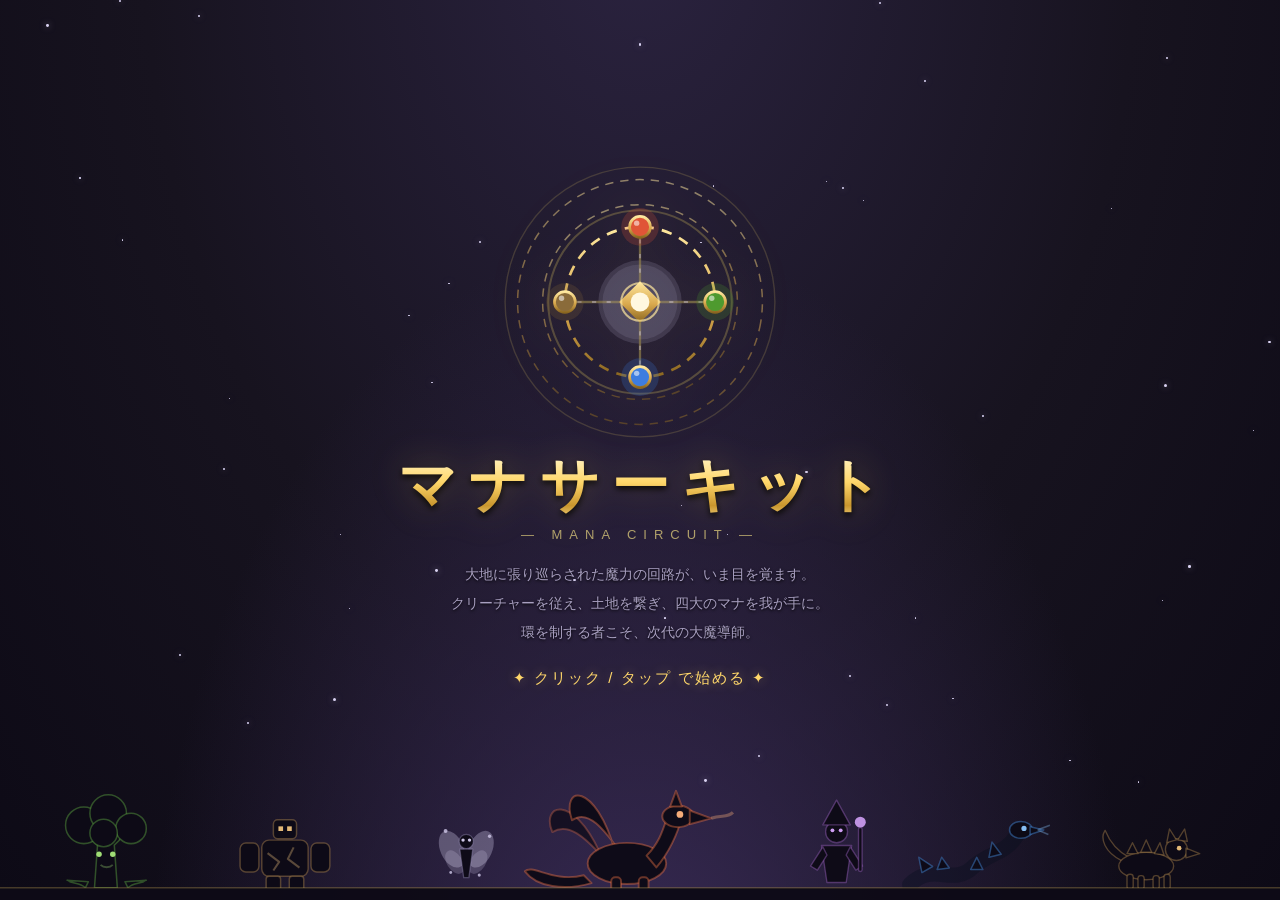
==== index.html @ 2671bd78 "v18 三つ巴・勝利条件改定・対戦キャラ・決着モード・盤面バラエティ - 破産勝ちを廃止: 支払い不能は城へ帰還して初期魔力で再起（勝利は目標資産+凱旋のみ） - ⚔三つ巴モード: 人間1+CPU2の" ====
<!DOCTYPE html>
<html lang="ja">
<head>
<meta charset="UTF-8">
<meta name="viewport" content="width=device-width, initial-scale=1.0, viewport-fit=cover, user-scalable=no">
<title>マナサーキット — カード×ボード対戦</title>
<link rel="stylesheet" href="css/style.css">
</head>
<body>
<header>
  <h1>✦ マナサーキット ✦</h1>
  <div class="header-right">
    <div id="round-info"></div>
    <div id="zoom-ctrl" title="盤面を拡大／縮小（Ctrl+マウスホイールでも可）">
      <button id="zoom-out" class="btn small" title="盤面を縮小">－</button>
      <button id="zoom-label" class="btn small" title="等倍に戻す">100%</button>
      <button id="zoom-in" class="btn small" title="盤面を拡大">＋</button>
      <button id="zoom-fit" class="btn small" title="盤面全体が画面に収まる倍率に調整する">⛶ 全体</button>
    </div>
    <button id="discard-btn" class="btn small in-game-only" title="両者の捨てカードを確認する">🗑 捨札</button>
    <button id="surrender-btn" class="btn small danger hidden" title="自分の番でダイスを振る前にゲームを投了できます">🏳 投了</button>
    <button id="mute-btn" class="btn small" title="効果音のオン/オフ">🔊</button>
    <button id="bgm-btn" class="btn small" title="BGMのオン/オフ（WebAudioで自動生成）">🎵</button>
    <button id="help-btn" class="btn small">❓ 遊び方</button>
  </div>
</header>

<main>
  <div id="board-wrap">
    <div id="board-inner">
      <svg id="board" viewBox="0 0 700 700" xmlns="http://www.w3.org/2000/svg"></svg>
      <div id="center-hud">
        <div id="message">ようこそ</div>
        <div id="dice">🎲</div>
        <button id="action-btn" class="btn primary hidden"></button>
      </div>
    </div>
  </div>
</main>

<!-- 固定フローティングウィンドウ: 盤面をスクロールしても常に見える。各「✕」で一時的に隠せ、右下のチップで再表示 -->
<div id="win-p0" class="hud-win"><div id="panel-0" class="panel"></div><button class="win-close" title="一時的に隠す">✕</button></div>
<div id="win-p1" class="hud-win"><div id="panel-1" class="panel"></div><button class="win-close" title="一時的に隠す">✕</button></div>
<!-- 3人目のパネル（⚔三つ巴のときだけ表示。それ以外は .unused で非表示） -->
<div id="win-p2" class="hud-win unused"><div id="panel-2" class="panel"></div><button class="win-close" title="一時的に隠す">✕</button></div>
<div id="win-log" class="hud-win"><div id="log"></div><button class="win-close" title="一時的に隠す">✕</button></div>
<div id="win-hand" class="hud-win framed">
  <div class="win-head"><span id="hand-count"></span></div>
  <!-- 手札は矢印ボタンで1枚ずつ送れる（スマホでスワイプすると戻るジェスチャーと衝突するため） -->
  <div id="hand-row">
    <button id="hand-prev" class="hand-arrow hidden" title="手札を左へ送る">◀</button>
    <div id="hand"></div>
    <button id="hand-next" class="hand-arrow hidden" title="手札を右へ送る">▶</button>
  </div>
  <button class="win-close" title="一時的に隠す">✕</button>
</div>

<!-- 隠したウィンドウを再表示するチップ -->
<div id="hud-tabs"></div>

<div id="overlay">
  <div id="dialog"></div>
</div>

<!-- バトルのカットイン演出（フルスクリーン・⏩でスキップ可）。中身は openBattleView が生成する -->
<div id="battle-cutin" class="hidden"></div>

<!-- ダイアログを一旦閉じて盤面/手札を確認しているときに表示する「選択に戻る」ボタン -->
<button id="peek-restore" class="hidden">▲ 選択ウインドウに戻る</button>

<script src="js/sfx.js"></script>
<script src="js/bgm.js"></script>
<script src="js/profile.js"></script>
<script src="js/cards.js"></script>
<script src="js/art.js"></script>
<script src="js/stages.js"></script>
<script src="js/chars.js"></script>
<script src="js/weekly.js"></script>
<script src="js/state.js"></script>
<script src="js/battle.js"></script>
<script src="js/ai.js"></script>
<script src="js/ui.js"></script>
<script src="js/collection.js"></script>
<script src="js/main.js"></script>
</body>
</html>
---- css/style.css ----
/* ============================================================
   マナサーキット — スタイル（ダークファンタジー基調）
   ============================================================ */
* { margin: 0; padding: 0; box-sizing: border-box; }

/* スマホ: ダブルタップ拡大を無効化（連打操作を速く）。パン・ピンチは要素側で制御 */
* { touch-action: manipulation; }
/* スマホ: ゲーム中のプルリフレッシュ（引っ張って更新）と端のバウンスを防止 */
html, body { overscroll-behavior: none; }

:root {
  --bg: #17131f;
  --bg2: #221c30;
  --panel: #2a2438;
  --border: #4a4260;
  --text: #e8e4f2;
  --dim: #a89fc0;
  --gold: #ffd76a;
  --p0: #4da3ff;
  --p1: #ff5b5b;
}

body {
  background: radial-gradient(ellipse at 50% 0%, #2b2340 0%, var(--bg) 60%);
  color: var(--text);
  font-family: "Yu Gothic UI", "Meiryo", sans-serif;
  min-height: 100vh;
  min-height: 100dvh; /* スマホのアドレスバー伸縮に追従（非対応ブラウザは上の100vhが有効） */
  display: flex;
  flex-direction: column;
  user-select: none;
  -webkit-tap-highlight-color: transparent; /* タップ時の灰色フラッシュを消す */
}

header {
  display: flex;
  align-items: baseline;
  justify-content: space-between;
  padding: 10px 24px 4px;
}
h1 {
  font-size: 22px;
  letter-spacing: 6px;
  /* 金彩のグラデーション文字 */
  background: linear-gradient(180deg, #fff3c4 10%, #ffd76a 45%, #c9962e 75%, #ffe9a0);
  -webkit-background-clip: text;
  background-clip: text;
  color: transparent;
  filter: drop-shadow(0 0 10px #ffd76a44) drop-shadow(0 2px 2px #000);
}
#round-info { color: var(--dim); font-size: 14px; }
.header-right { display: flex; align-items: center; gap: 12px; }
.btn.small { padding: 4px 12px; font-size: 12.5px; border-radius: 8px; }
#zoom-ctrl { display: flex; align-items: center; gap: 4px; }
#zoom-ctrl .btn.small { padding: 4px 10px; }
#zoom-label { min-width: 54px; text-align: center; color: var(--dim); }

main {
  flex: 1;
  display: flex;
  padding: 6px 12px;
  min-height: 0;
}

/* ---------- 盤面 ---------- */
#board-wrap {
  flex: 1;
  min-width: 0;
  display: flex;
  /* 拡大時にはみ出した盤面をスクロールで見られるようにする（safe=先頭が切れないよう配置） */
  justify-content: safe center;
  align-items: safe center;
  overflow: auto;
  padding: 4px;
  /* スマホ: 1本指スクロールは許可しつつ、2本指ピンチは自前のズーム処理（main.js）へ渡す */
  touch-action: pan-x pan-y;
}
/* SVGとHUDを同じ箱に入れ、HUDの%座標が盤面基準になるようにする */
#board-inner {
  position: relative;
  flex: none;
}
#board {
  display: block;
  /* --zoom（ズームボタン/Ctrl+ホイール）で拡大縮小。既定は画面高さの74% */
  height: calc(74vh * var(--zoom, 1));
  aspect-ratio: 1;
}
.tile rect { transition: stroke 0.2s; }

#center-hud {
  position: absolute;
  top: 50%; left: 50%;
  transform: translate(-50%, -50%);
  width: 52%;
  text-align: center;
  pointer-events: none;
}
#center-hud > * { pointer-events: auto; }
#message {
  font-size: 17px;
  font-weight: bold;
  color: var(--gold);
  margin-bottom: 10px;
  text-shadow: 0 2px 8px #000;
  min-height: 24px;
}
#dice {
  font-size: 54px;
  font-weight: bold;
  color: #fff;
  margin-bottom: 12px;
  text-shadow: 0 4px 16px #000;
  transition: transform 0.1s;
}
#dice.rolling { transform: scale(1.15) rotate(8deg); }

/* ---------- ボタン ---------- */
.btn {
  background: var(--panel);
  color: var(--text);
  border: 1px solid var(--border);
  border-radius: 10px;
  padding: 10px 22px;
  font-size: 15px;
  font-family: inherit;
  cursor: pointer;
  transition: all 0.15s;
  white-space: nowrap;
}
.btn:hover { border-color: var(--gold); color: var(--gold); }
.btn.primary {
  background: linear-gradient(180deg, #8a6d1f, #6b520f);
  border-color: var(--gold);
  color: #fff;
  font-weight: bold;
  box-shadow: 0 0 14px #ffd76a33;
}
.btn.primary:hover { filter: brightness(1.2); color: #fff; }
.btn.danger { color: #ff9a9a; border-color: #a04a4a; }
.btn.danger:hover { background: #4a2020; color: #ffb3b3; border-color: #ff6b6b; }
.hidden { display: none !important; }
/* ゲーム中だけ表示するヘッダーボタン（捨札確認など）。タイトル画面では隠す */
.in-game-only { display: none; }
body.in-game .in-game-only { display: inline-block; }
.hidden.in-game-only, body.in-game .in-game-only.hidden { display: none !important; }

/* ---------- 固定フローティングウィンドウ（ステータス／ログ／手札） ---------- */
/* 既定（タイトル画面など）は非表示。ゲーム中だけ body.in-game で表示する */
.hud-win { display: none; position: fixed; z-index: 55; }
#hud-tabs { display: none; }
body.in-game .hud-win { display: block; }
body.in-game .hud-win.hidden { display: none !important; }
body.in-game #hud-tabs { display: flex; }
.hud-win.framed {
  background: rgba(34, 28, 48, 0.94);
  border: 1px solid var(--border);
  border-radius: 12px;
  padding: 8px 10px 10px;
  box-shadow: 0 8px 28px #000a;
  backdrop-filter: blur(3px);
}
#win-p0 { top: 54px; left: 12px;  width: 252px; }
#win-p1 { top: 54px; right: 12px; width: 252px; }
#win-p2 { top: 216px; right: 12px; width: 252px; } /* 3人目（⚔三つ巴）は相手1の下 */
#win-log { top: 216px; left: 12px; width: 252px; }
/* この対戦では使わないウィンドウ（2人対戦時の win-p2）。チップにも出さない */
.hud-win.unused { display: none !important; }
#win-hand {
  left: 50%;
  transform: translateX(-50%);
  bottom: 10px;
  max-width: min(96vw, 940px);
}
/* 各ウィンドウ右上の「✕」（一時的に隠す） */
.win-close {
  position: absolute;
  top: -9px;
  right: -9px;
  width: 22px;
  height: 22px;
  line-height: 20px;
  text-align: center;
  border-radius: 50%;
  background: var(--panel);
  color: var(--dim);
  border: 1px solid var(--border);
  font-size: 12px;
  cursor: pointer;
  padding: 0;
  z-index: 2;
}
.win-close:hover { border-color: var(--gold); color: var(--gold); }
.win-head { font-size: 12px; color: var(--dim); margin-bottom: 4px; }

/* 隠したウィンドウの再表示チップ（右下） */
#hud-tabs {
  position: fixed;
  right: 12px;
  bottom: 12px;
  z-index: 56;
  flex-direction: column;
  gap: 6px;
  align-items: flex-end;
}
.hud-tab {
  background: rgba(34, 28, 48, 0.94);
  color: var(--text);
  border: 1px solid var(--border);
  border-radius: 999px;
  padding: 5px 14px;
  font-size: 12px;
  font-family: inherit;
  cursor: pointer;
  box-shadow: 0 4px 14px #0008;
}
.hud-tab:hover { border-color: var(--gold); color: var(--gold); }

.panel {
  background: var(--panel);
  border: 1px solid var(--border);
  border-radius: 12px;
  padding: 10px 14px;
  box-shadow: 0 8px 28px #0009;
  transition: box-shadow 0.3s, border-color 0.3s;
}
.panel.active { border-color: var(--gold); box-shadow: 0 0 14px #ffd76a44; }
.panel.dead { opacity: 0.4; }
/* 目標資産に到達（⚑凱旋リーチ）: 金の枠で「あとは城へ帰るだけ」を全員に見せる */
.panel.reached { border-color: var(--gold); box-shadow: 0 0 18px #ffd76a66; }
.p-name { font-weight: bold; font-size: 15px; margin-bottom: 6px; }
.p-face { display: inline-block; vertical-align: -5px; margin-right: 2px; } /* キャラの顔絵（chars.js） */
.p-reach {
  display: inline-block;
  font-size: 10.5px;
  color: #1a1526;
  background: linear-gradient(180deg, #ffe9a0, #ffd76a);
  border-radius: 8px;
  padding: 1px 7px;
  margin-left: 4px;
  vertical-align: 1px;
  animation: reachBlink 1.2s ease-in-out infinite;
}
@keyframes reachBlink { 0%, 100% { opacity: 1; } 50% { opacity: 0.55; } }
.p-row {
  display: flex;
  justify-content: space-between;
  font-size: 13px;
  color: var(--dim);
  margin: 2px 0;
}
.p-row b { color: var(--text); }
.p-row.big b { color: var(--gold); }
.p-bar {
  height: 5px;
  background: #17131f;
  border-radius: 3px;
  overflow: hidden;
  margin: 4px 0;
}
.p-bar div { height: 100%; border-radius: 3px; transition: width 0.4s; }

#log {
  height: 28vh;
  background: rgba(28, 23, 40, 0.94);
  border: 1px solid var(--border);
  border-radius: 12px;
  padding: 10px 12px;
  overflow-y: auto;
  font-size: 12.5px;
  line-height: 1.65;
  box-shadow: 0 8px 28px #000a;
  backdrop-filter: blur(3px);
}
.log-line { color: var(--dim); }
.log-line.sys { color: var(--gold); font-weight: bold; }
.log-line.battle { color: #ff9a7a; }
.log-line.warn { color: #ffb84d; }

/* ---------- 手札（固定ウィンドウ） ---------- */
#hand-count { font-size: 12px; color: var(--dim); }
#hand-row { display: flex; align-items: stretch; gap: 4px; }
#hand {
  display: flex;
  gap: 10px;
  flex-wrap: nowrap;
  overflow-x: auto;
  overflow-y: hidden;
  max-width: min(94vw, 916px);
  padding-bottom: 4px;
  /* スマホ: 手札スクロールが端に達してもブラウザの「戻る/進む」ナビゲーションへ連鎖させない */
  overscroll-behavior-x: contain;
  touch-action: pan-x;
  /* scroll-behavior: smooth は環境によってプログラムスクロール（矢印送り）を殺すため使わない */
}
#hand .card, #hand .flip3d { flex: 0 0 auto; }
/* 手札送りの矢印（オーバーフロー時のみ表示）。スワイプ不要でカードを見られる */
.hand-arrow {
  flex: none;
  width: 30px;
  align-self: stretch;
  background: var(--panel);
  color: var(--gold);
  border: 1px solid var(--border);
  border-radius: 8px;
  font-size: 14px;
  cursor: pointer;
  padding: 0;
}
.hand-arrow:hover { border-color: var(--gold); }
.hand-arrow:disabled { opacity: 0.25; cursor: default; }

/* カード = 額縁＋アート窓＋コスト宝珠＋魔力の光沢。属性色の縁取りとレア度の輝きで差をつける */
.card {
  width: 128px;
  background: linear-gradient(180deg, #3a3153, #241e33);
  border: 1.5px solid var(--border);
  border-radius: 10px;
  padding: 5px 6px 6px;
  font-size: 12px;
  transition: all 0.15s;
  position: relative;
  overflow: hidden; /* 光沢スイープをカード内に収める */
  box-shadow: 0 3px 10px #0007;
}
/* 内側の細い額縁線 */
.card::before {
  content: "";
  position: absolute;
  inset: 2px;
  border: 1px solid #ffffff14;
  border-radius: 8px;
  pointer-events: none;
  z-index: 3;
}
.card.el-fire  { border-color: #e05537aa; }
.card.el-wood  { border-color: #4e9a2faa; }
.card.el-water { border-color: #3d7de0aa; }
.card.el-earth { border-color: #8a6b3aaa; }
.card.el-neutral { border-color: #9d97b5aa; } /* 無属性（v13） */
.card.spell    { border-color: #b06fd6aa; }
.card.item     { border-color: #c9a755aa; }
.card.disabled { opacity: 0.38; pointer-events: none; } /* コスト不足カードはクリック自体を無効化（魔力不足での召喚防止） */
.card.selectable, .card.castable { cursor: pointer; }
.card.selectable:hover, .card.castable:hover {
  transform: translateY(-4px);
  border-color: var(--gold);
  box-shadow: 0 6px 16px #000a, 0 0 10px #ffd76a44;
}
.card.castable { box-shadow: 0 0 10px #b06fd666; }

/* アート窓（クリーチャーの造形が描かれる） */
.c-art {
  height: 64px;
  border-radius: 7px;
  overflow: hidden;
  border: 1px solid #00000066;
  box-shadow: inset 0 0 10px #0008;
}
.c-art svg { display: block; width: 100%; height: 100%; }
/* コスト宝珠（アート左上に重なる） */
.c-cost {
  position: absolute;
  top: 4px;
  left: 4px;
  z-index: 2;
  width: 25px;
  height: 25px;
  display: flex;
  align-items: center;
  justify-content: center;
  border-radius: 50%;
  background: radial-gradient(circle at 35% 30%, #ffe9a0, #c9962e 65%, #8a6620);
  color: #241a05;
  font-weight: bold;
  font-size: 11px;
  border: 1px solid #6b520f;
  box-shadow: 0 1px 4px #000a, 0 0 6px #ffd76a44;
}
/* 属性・種別の小さな紋章（アート右下） */
.c-elem {
  position: absolute;
  top: 50px;
  right: 6px;
  z-index: 2;
  font-size: 12px;
  filter: drop-shadow(0 1px 2px #000);
}
.c-name {
  font-weight: bold;
  margin: 4px 0 2px;
  font-size: 12px;
  text-align: center;
  white-space: nowrap;
  overflow: hidden;
  text-overflow: ellipsis;
  background: linear-gradient(90deg, transparent, #00000055 20%, #00000055 80%, transparent);
  border-radius: 4px;
  padding: 1px 2px;
}
.c-stats { display: flex; justify-content: space-around; font-weight: bold; font-size: 12px; }
.c-st { color: #ffb08a; }
.c-hp { color: #8ee0a0; }
.c-desc { color: var(--dim); font-size: 10.5px; line-height: 1.4; min-height: 44px; }
.c-ab { min-height: 16px; text-align: center; }
.ab {
  display: inline-block;
  background: #4a2a5a;
  color: #e0b0ff;
  border-radius: 4px;
  padding: 0 5px;
  font-size: 10.5px;
  margin-right: 3px;
  margin-top: 3px;
}
/* 魔力の光沢（ゆっくり流れる斜めのきらめき） */
.c-shine {
  position: absolute;
  inset: 0;
  pointer-events: none;
  z-index: 2;
  background: linear-gradient(115deg, transparent 32%, #ffffff12 45%, #ffd76a1e 50%, transparent 64%);
  background-size: 300% 100%;
  animation: card-shine 5.5s linear infinite;
  mix-blend-mode: screen;
}
@keyframes card-shine {
  0%   { background-position: 130% 0; }
  100% { background-position: -170% 0; }
}

/* ---------- レア度 ---------- */
.c-rarity {
  position: absolute;
  top: 4px;
  right: 5px;
  z-index: 2;
  font-size: 9px;
  letter-spacing: -1.5px;
  white-space: nowrap;
  pointer-events: none;
  filter: drop-shadow(0 1px 2px #000);
}
.card.rar-rare { box-shadow: 0 3px 10px #0007, 0 0 10px #4da3ff44; }
.card.rar-legendary {
  border-color: #ffb14d;
  box-shadow: 0 3px 10px #0007, 0 0 14px #ffb14d55;
  animation: legend-glow 2.4s ease-in-out infinite;
}
@keyframes legend-glow {
  0%, 100% { box-shadow: 0 3px 10px #0007, 0 0 10px #ffb14d44; }
  50%      { box-shadow: 0 3px 10px #0007, 0 0 20px #ffb14d77; }
}
.at-rarity { position: absolute; top: 2px; left: 4px; font-size: 8px; letter-spacing: -1.5px; z-index: 2; }
.album-tile.rar-rare { border-color: #4da3ff66; }
.album-tile.rar-legendary { border-color: #ffb14d77; box-shadow: 0 0 8px #ffb14d33; }
/* アルバムのミニアート */
.at-art { height: 38px; border-radius: 5px; overflow: hidden; margin-bottom: 2px; border: 1px solid #0006; }
.at-art svg { display: block; width: 100%; height: 100%; }

/* ---------- ダイアログ ---------- */
#overlay {
  position: fixed;
  inset: 0;
  background: #000a;
  display: none;
  align-items: center;
  justify-content: center;
  z-index: 100;
}
#overlay.show { display: flex; }
#dialog {
  background: linear-gradient(180deg, #2a2340, var(--bg2) 120px);
  border: 1px solid var(--gold);
  outline: 1px solid #ffd76a33; /* 二重の額縁線 */
  outline-offset: 3px;
  border-radius: 16px;
  padding: 22px 26px;
  max-width: 720px;
  max-height: 84vh;
  overflow-y: auto;
  box-shadow: 0 12px 48px #000c, 0 0 30px #ffd76a22, inset 0 1px 0 #ffffff14;
}
#dialog h2 { font-size: 18px; color: var(--gold); margin-bottom: 8px; }
.dlg-body { font-size: 13.5px; color: var(--dim); line-height: 1.7; margin-bottom: 12px; }
.dlg-body b { color: var(--gold); }
.dlg-cards { display: flex; gap: 10px; flex-wrap: wrap; margin-bottom: 14px; }
.dlg-buttons { display: flex; gap: 10px; justify-content: flex-end; flex-wrap: wrap; }
/* 「👁 盤面を確認」ボタンは左端に寄せて他の選択肢と見分ける */
.dlg-peek { margin-right: auto; border-style: dashed; color: var(--dim); }
.dlg-peek:hover { border-color: var(--gold); color: var(--gold); }
.dice-pick { justify-content: center; }

/* ダイアログを一旦閉じて盤面/手札を確認しているときのフローティングボタン */
#peek-restore {
  position: fixed;
  left: 50%;
  bottom: 22px;
  transform: translateX(-50%);
  z-index: 200;
  background: linear-gradient(180deg, #8a6d1f, #6b520f);
  color: #fff;
  font-weight: bold;
  border: 1px solid var(--gold);
  border-radius: 12px;
  padding: 12px 26px;
  font-size: 15px;
  font-family: inherit;
  cursor: pointer;
  box-shadow: 0 6px 24px #000a, 0 0 18px #ffd76a55;
  animation: peek-pulse 1.4s ease-in-out infinite;
}
#peek-restore:hover { filter: brightness(1.15); }
@keyframes peek-pulse {
  0%, 100% { box-shadow: 0 6px 24px #000a, 0 0 14px #ffd76a44; }
  50%      { box-shadow: 0 6px 24px #000a, 0 0 26px #ffd76a88; }
}
.dice-pick .btn { font-size: 20px; width: 52px; }

/* ---------- ステージ選択 ---------- */
/* 世界観ヘッダー（紋章＋題字＋口上＋状態チップ） */
.ss-hero {
  display: flex;
  gap: 14px;
  align-items: center;
  margin-bottom: 12px;
  padding: 12px 14px;
  border: 1px solid #ffd76a33;
  outline: 1px solid #ffd76a14;
  outline-offset: 2px;
  border-radius: 12px;
  background: radial-gradient(ellipse at 18% -10%, #352c4e, #1d1830 72%);
  position: relative;
  overflow: hidden;
}
.ss-crest {
  flex: none;
  width: 76px;
  height: 76px;
  filter: drop-shadow(0 0 12px #ffd76a33);
  animation: pack-float 3.4s ease-in-out infinite;
}
.ss-crest svg { display: block; width: 100%; height: 100%; }
.ss-hero-main { flex: 1; min-width: 0; }
.ss-hero h2 {
  margin-bottom: 4px;
  letter-spacing: 2px;
  background: linear-gradient(180deg, #fff3c4 10%, #ffd76a 45%, #c9962e 75%, #ffe9a0);
  -webkit-background-clip: text;
  background-clip: text;
  color: transparent;
  filter: drop-shadow(0 1px 2px #000);
}
.ss-flavor { color: var(--dim); font-size: 12.5px; line-height: 1.75; margin-bottom: 8px; }
.ss-flavor b { color: var(--gold); }
.ss-chips { display: flex; gap: 6px; flex-wrap: wrap; }
.ss-chip {
  font-size: 11.5px;
  color: var(--dim);
  border: 1px solid var(--border);
  background: #241e33cc;
  border-radius: 20px;
  padding: 2px 10px;
  white-space: nowrap;
}
.ss-chip b { color: var(--gold); }

.stage-list {
  display: flex;
  flex-direction: column;
  gap: 6px;
  margin-bottom: 14px;
  max-height: 52vh;
  overflow-y: auto;
}
.stage-btn {
  display: flex;
  align-items: center;
  gap: 12px;
  width: 100%;
  text-align: left;
  background: linear-gradient(180deg, #2e2742, #221c31);
  color: var(--text);
  border: 1px solid var(--border);
  border-radius: 10px;
  padding: 8px 14px;
  font-family: inherit;
  font-size: 13px;
  cursor: pointer;
  transition: all 0.15s;
  position: relative;
  overflow: hidden;
}
.stage-btn:hover:not(.locked) {
  border-color: var(--gold);
  background: linear-gradient(180deg, #38304f, #292239);
  transform: translateX(3px);
  box-shadow: 0 0 12px #ffd76a22;
}
.stage-btn.locked { opacity: 0.45; cursor: default; }
.stage-btn.locked .st-icon { filter: grayscale(1); }
/* 背景に大きく透かしたステージの紋様 */
.stage-btn .st-bg {
  position: absolute;
  right: 30px;
  top: 50%;
  transform: translateY(-50%) rotate(-12deg);
  font-size: 54px;
  opacity: 0.08;
  pointer-events: none;
}
.st-icon {
  flex: none;
  width: 42px;
  height: 42px;
  display: flex;
  align-items: center;
  justify-content: center;
  font-size: 21px;
  background: radial-gradient(circle at 35% 28%, #4a3f68, #241e33 72%);
  border: 1px solid #ffd76a44;
  border-radius: 50%;
  box-shadow: inset 0 0 8px #000a, 0 0 8px #ffd76a22;
}
.st-main { flex: 1; position: relative; }
.st-main b { display: block; font-size: 13.5px; }
.st-main small { color: var(--dim); font-size: 11px; line-height: 1.4; }
.st-no {
  color: var(--gold);
  font-size: 10px;
  letter-spacing: 1px;
  border: 1px solid #ffd76a55;
  border-radius: 4px;
  padding: 0 5px;
  margin-right: 7px;
  vertical-align: 1.5px;
}
.st-star { font-size: 16px; width: 22px; text-align: center; filter: drop-shadow(0 0 6px #ffd76a88); }
.stage-btn.diff-current { border-color: var(--gold); background: #332b48; box-shadow: 0 0 10px #ffd76a33; }

/* ---------- バトル演出 ---------- */
.battle-arena {
  display: flex;
  align-items: center;
  justify-content: center;
  gap: 18px;
  margin: 10px 0 14px;
}
.fighter { text-align: center; }
.f-side { font-size: 12px; color: var(--dim); margin-bottom: 6px; font-weight: bold; }
.fighter.att .f-side { color: #ff9a7a; }
.fighter.def .f-side { color: #7ab8ff; }
.f-mods { margin-top: 6px; min-height: 20px; }
.f-mod {
  display: inline-block;
  background: #3a3050;
  border: 1px solid var(--border);
  border-radius: 6px;
  padding: 1px 7px;
  font-size: 11px;
  color: var(--gold);
  margin: 2px;
}
.vs {
  font-size: 26px;
  font-weight: bold;
  color: var(--gold);
  text-shadow: 0 0 12px #ffd76a66;
}
#battle-log {
  background: #17131f;
  border: 1px solid var(--border);
  border-radius: 10px;
  padding: 10px 14px;
  min-height: 90px;
  max-height: 180px;
  overflow-y: auto;
  font-size: 13px;
  line-height: 1.8;
  color: #ffcdb8;
}
#battle-log .crit {
  color: var(--gold);
  font-weight: bold;
  text-shadow: 0 0 8px #ffd76a88;
}

/* ---------- カードアルバム ---------- */
.album-count { font-size: 13px; color: var(--dim); font-weight: normal; }
.album-scroll { max-height: 58vh; overflow-y: auto; padding-right: 6px; margin-bottom: 12px; }
.album-h { font-size: 14px; color: var(--gold); margin: 12px 0 6px; border-bottom: 1px solid var(--border); padding-bottom: 3px; }
.album-grid { display: grid; grid-template-columns: repeat(auto-fill, minmax(92px, 1fr)); gap: 7px; }
.album-tile {
  background: linear-gradient(180deg, #322a48, #262034);
  border: 1px solid var(--border); border-radius: 8px; padding: 6px 4px; text-align: center; position: relative;
}
.album-tile.locked { opacity: 0.4; filter: grayscale(0.6); }
.at-icon { font-size: 20px; }
.at-name { font-size: 11px; font-weight: bold; margin: 2px 0; white-space: nowrap; overflow: hidden; text-overflow: ellipsis; }
.at-sub { font-size: 10px; color: #ffb0a0; }
.at-count { position: absolute; top: 2px; right: 4px; font-size: 10px; color: var(--gold); font-weight: bold; }

/* ---------- デッキ構築 ---------- */
.builder { display: flex; gap: 12px; margin-bottom: 10px; }
.builder-col { flex: 1; min-width: 0; }
.bc-title { font-size: 13px; color: var(--gold); font-weight: bold; margin-bottom: 5px; }
.pool-list, .deck-list {
  height: 44vh; overflow-y: auto; background: #1c1728; border: 1px solid var(--border);
  border-radius: 8px; padding: 5px;
}
.pool-item, .deck-item {
  display: flex; align-items: center; gap: 5px; padding: 4px 7px; border-radius: 6px;
  font-size: 12px; cursor: pointer; border: 1px solid transparent;
}
.pool-item:hover, .deck-item:hover { background: #332b48; border-color: var(--gold); }
.pool-item.exhausted { opacity: 0.38; cursor: default; }
.pool-item.exhausted:hover { background: transparent; border-color: transparent; }
.pi-icon { font-size: 14px; }
.pi-name { flex: 1; white-space: nowrap; overflow: hidden; text-overflow: ellipsis; }
.pi-cost { color: var(--gold); font-size: 11px; }
.pi-have { color: var(--dim); font-size: 10.5px; min-width: 48px; text-align: right; }
.di-count { color: var(--gold); font-weight: bold; }
.deck-empty { color: var(--dim); font-size: 12px; text-align: center; padding: 24px 8px; }
/* 捨札一覧の項目（クリック不可・表示専用） */
.disc-item { display: flex; align-items: center; gap: 5px; padding: 4px 7px; border-radius: 6px; font-size: 12px; }
.disc-item .pi-name { flex: 1; white-space: nowrap; overflow: hidden; text-overflow: ellipsis; }
.builder-status { font-size: 12.5px; padding: 6px 10px; border-radius: 8px; margin-bottom: 10px; text-align: center; }
.builder-status.ok { background: #1e3a24; color: #8ee0a0; }
.builder-status.ng { background: #3a2a1e; color: #ffb84d; }

/* ---------- デッキスロットのタブ（5つまで保存・✔＝使用中） ---------- */
.deck-slots { display: flex; gap: 6px; flex-wrap: wrap; margin: 4px 0 8px; }
.deck-slots .deck-slot { font-size: 12px; }

/* ---------- プレイヤー選択（プロファイル行＝選択ボタン＋名前変更） ---------- */
.profile-row { display: flex; gap: 6px; align-items: stretch; }
.profile-row .stage-btn { flex: 1; }
.profile-row .btn { align-self: center; }

/* ---------- 伏せカード（共通のカードバック＝守護竜とマナ回路の紋章） ---------- */
/* サイズは親（フリップの面や伏せ手札）いっぱいに広がる＝表面のカードと常に同寸になる */
.card-back {
  width: 100%;
  height: 100%;
  border-radius: 10px;
  overflow: hidden;
  border: 1.5px solid #6a5a8a;
  box-shadow: 0 3px 10px #0007, inset 0 0 14px #0009;
  background: #1c1630;
}
.card-back svg { display: block; width: 100%; height: 100%; }
/* 2人対戦（ホットシート）: 交代中の伏せ手札（フリップカードと同寸） */
.card.facedown { width: 126px; height: 176px; padding: 0; cursor: default; border: none; overflow: visible; box-shadow: none; }
.card.facedown::before { display: none; }

/* ---------- フリップ演出用の固定サイズカード（表裏のサイズを完全一致させる） ---------- */
/* 通常のカードは内容に応じて高さが変わるが、めくり演出では「同じ1枚」に見えることを優先し
   TCG比率（63:88）の固定サイズで描画する。カードバック（120×168）と相似＝めくっても寸法が揃う */
.card.fixed {
  width: 126px;
  height: 176px;
  display: flex;
  flex-direction: column;
}
.card.fixed .c-art { height: 70px; flex: none; }
.card.fixed .c-elem { top: 56px; }
.card.fixed .c-body {
  flex: 1;
  min-height: 0;
  display: flex;
  flex-direction: column;
  justify-content: center;
  overflow: hidden;
}
/* 長いスペル説明は4行で省略（全文はアルバム・手札・ダイアログで読める） */
.card.fixed .c-desc {
  min-height: 0;
  display: -webkit-box;
  -webkit-line-clamp: 4;
  -webkit-box-orient: vertical;
  overflow: hidden;
}

/* ---------- 3Dフリップ（裏＝カードバック → 表＝カード） ---------- */
.flip3d { perspective: 800px; position: relative; }
.flip3d-inner {
  display: grid;
  position: relative;
  transform-style: preserve-3d;
  transition: transform 0.5s cubic-bezier(0.2, 0.7, 0.3, 1.15);
}
.flip3d.revealed .flip3d-inner { transform: rotateY(180deg); }
.flip3d-face { grid-area: 1 / 1; backface-visibility: hidden; -webkit-backface-visibility: hidden; }
.flip3d-front { transform: rotateY(180deg); }
/* 裏面は絶対配置で表面のカードにぴったり重ねる。
   （通常配置だと中のSVGの固有サイズ(300px)がセルを押し広げ、裏だけ大きくなる＝
   「めくったら別のサイズのカードになる」不一致の原因だった） */
.flip3d-back { display: flex; position: absolute; inset: 0; }
.flip3d-back .card-back { flex: 1; }

/* ---------- ドロー演出（山札 → めくれて手札へ） ---------- */
#draw-fx {
  position: fixed;
  left: 50%;
  bottom: 230px;
  transform: translateX(-50%);
  z-index: 150;
  pointer-events: none;
  filter: drop-shadow(0 10px 24px #000c);
  animation: draw-rise 0.3s ease backwards;
}
#draw-fx.to-hand {
  transition: transform 0.28s ease-in, opacity 0.28s ease-in;
  transform: translateX(-50%) translateY(140px) scale(0.55);
  opacity: 0;
}
@keyframes draw-rise {
  from { transform: translateX(-50%) translateY(60px) scale(0.7); opacity: 0; }
  to   { transform: translateX(-50%); opacity: 1; }
}

/* ---------- ♻️ カード工房 ---------- */
.ws-new {
  color: #ffd76a; font-size: 10px; font-weight: bold;
  border: 1px solid #ffd76a88; border-radius: 4px; padding: 0 3px; margin-left: 3px;
}
.ws-all { width: 100%; margin-top: 6px; }

/* ---------- BGMボタン（OFF時は薄く） ---------- */
#bgm-btn.off { opacity: 0.4; }

/* ---------- パック開封 ---------- */
/* ① パック（クリックで封が弾け飛ぶ） */
.pack-stage { text-align: center; padding: 8px 0 14px; }
.pack-btn {
  background: none;
  border: none;
  cursor: pointer;
  padding: 6px;
  animation: pack-float 2.4s ease-in-out infinite;
  filter: drop-shadow(0 8px 26px #000b) drop-shadow(0 0 18px #ffd76a33);
  transition: filter 0.2s, transform 0.15s;
}
.pack-btn:hover { filter: drop-shadow(0 8px 26px #000b) drop-shadow(0 0 30px #ffd76a77); transform: scale(1.04); }
.pack-btn .pack-svg { width: 168px; height: 224px; display: block; }
@keyframes pack-float { 0%, 100% { transform: translateY(0); } 50% { transform: translateY(-7px); } }
/* 開封: 封（#pack-top）が弾け飛び、本体が光って震える */
.pack-btn.burst { animation: pack-shake 0.5s ease; }
.pack-btn.burst #pack-top { animation: pack-tear 0.5s ease forwards; }
.pack-btn.burst #pack-body { filter: brightness(1.9) drop-shadow(0 0 24px #ffe9a0); transition: filter 0.4s; }
@keyframes pack-tear {
  to { transform: translate(24px, -70px) rotate(28deg); opacity: 0; }
}
@keyframes pack-shake {
  0%, 100% { transform: translateX(0); }
  20% { transform: translateX(-5px) rotate(-2deg); }
  40% { transform: translateX(5px) rotate(2deg); }
  60% { transform: translateX(-4px); }
  80% { transform: translateX(4px); }
}
.pack-hint { color: var(--gold); font-size: 13px; margin-top: 6px; animation: peek-pulse 1.6s ease-in-out infinite; text-shadow: 0 0 10px #ffd76a55; }

/* ② めくりフェーズ: 伏せられたカードが並び、クリックでフリップ */
.pack-reveal { display: flex; gap: 12px; justify-content: center; flex-wrap: wrap; margin: 8px 0 14px; }
.pr-slot { cursor: pointer; animation: pack-pop 0.4s ease backwards; position: relative; border-radius: 10px; }
.pr-slot:nth-child(2) { animation-delay: 0.06s; }
.pr-slot:nth-child(3) { animation-delay: 0.12s; }
.pr-slot:nth-child(4) { animation-delay: 0.18s; }
.pr-slot:nth-child(5) { animation-delay: 0.24s; }
.pr-slot:nth-child(n+6) { animation-delay: 0.3s; }
@keyframes pack-pop { from { transform: scale(0.5) rotate(-8deg); opacity: 0; } to { transform: scale(1); opacity: 1; } }
/* まだ伏せられているカードはほんのり明滅して「めくれる」ことを示す */
.pr-slot .flip3d:not(.revealed) .card-back { animation: peek-pulse 1.8s ease-in-out infinite; }
/* NEWリボン（めくった後にだけ現れる） */
.pr-new {
  position: absolute;
  top: -7px;
  left: -7px;
  z-index: 5;
  background: linear-gradient(180deg, #ffe9a0, #d9a94e);
  color: #241a05;
  font-size: 10px;
  font-weight: bold;
  padding: 1px 7px;
  border-radius: 6px;
  transform: rotate(-10deg);
  box-shadow: 0 2px 6px #000a;
  opacity: 0;
  transition: opacity 0.3s 0.35s, transform 0.3s 0.35s;
}
.flip3d.revealed .pr-new { opacity: 1; transform: rotate(-10deg) scale(1.05); }
/* レア以上をめくった瞬間の光 */
.pr-glow-rare .flip3d.revealed { animation: pr-ring-rare 0.9s ease; border-radius: 10px; }
.pr-glow-legendary .flip3d.revealed { animation: pr-ring-legend 1.1s ease; border-radius: 10px; }
@keyframes pr-ring-rare {
  0% { box-shadow: 0 0 0 0 #4da3ffcc; }
  100% { box-shadow: 0 0 26px 14px #4da3ff00; }
}
@keyframes pr-ring-legend {
  0% { box-shadow: 0 0 0 0 #ffd76add; }
  60% { box-shadow: 0 0 34px 20px #ffb14d33; }
  100% { box-shadow: 0 0 40px 26px #ffb14d00; }
}

/* ---------- バトルカットイン（フルスクリーン・スキップ可） ---------- */
#battle-cutin {
  position: fixed;
  inset: 0;
  z-index: 120;
  display: flex;
  align-items: center;
  justify-content: center;
  background: radial-gradient(ellipse at center, #100c1cd8, #05030aee 75%);
  overflow: hidden;
}
#battle-cutin.bc-out { transition: opacity 0.3s; opacity: 0; }
/* 集中線（斜めのスピードライン） */
#battle-cutin::before {
  content: "";
  position: absolute;
  inset: -50%;
  background: repeating-linear-gradient(105deg, transparent 0 42px, #ffd76a09 42px 46px, transparent 46px 90px, #ffffff06 90px 93px);
  animation: bc-lines 0.9s linear infinite;
  pointer-events: none;
}
@keyframes bc-lines { from { transform: translateX(0); } to { transform: translateX(133px); } }
.bc-inner { width: min(94vw, 720px); position: relative; z-index: 1; }
.bc-title {
  text-align: center;
  color: var(--gold);
  font-size: 22px;
  letter-spacing: 3px;
  text-shadow: 0 0 16px #ffd76a66, 0 2px 6px #000;
  margin-bottom: 10px;
  animation: bc-title-in 0.4s ease backwards;
}
.bc-title small { font-size: 13px; color: var(--dim); letter-spacing: 1px; }
@keyframes bc-title-in { from { transform: translateY(-30px); opacity: 0; } to { transform: none; opacity: 1; } }
/* 両者のカットイン（左右から突撃してくる） */
.fighter.bc-att { animation: bc-in-l 0.5s cubic-bezier(0.2, 0.8, 0.3, 1) backwards; }
.fighter.bc-def { animation: bc-in-r 0.5s cubic-bezier(0.2, 0.8, 0.3, 1) 0.12s backwards; }
@keyframes bc-in-l { from { transform: translateX(-70vw) skewX(-8deg); opacity: 0; } to { transform: none; opacity: 1; } }
@keyframes bc-in-r { from { transform: translateX(70vw) skewX(8deg); opacity: 0; } to { transform: none; opacity: 1; } }
#battle-cutin .vs { font-size: 38px; animation: bc-vs 0.5s cubic-bezier(0.2, 0.8, 0.3, 1.4) 0.3s backwards; }
@keyframes bc-vs { from { transform: scale(3.2); opacity: 0; } 70% { transform: scale(0.92); opacity: 1; } to { transform: scale(1); } }
/* 攻撃の突進・被弾・撃破 */
.bc-lunge-r { animation: bc-lunge-r 0.42s cubic-bezier(0.3, 0, 0.2, 1); }
.bc-lunge-l { animation: bc-lunge-l 0.42s cubic-bezier(0.3, 0, 0.2, 1); }
@keyframes bc-lunge-r { 30% { transform: translateX(-12px); } 55% { transform: translateX(46px) scale(1.06); } 100% { transform: none; } }
@keyframes bc-lunge-l { 30% { transform: translateX(12px); } 55% { transform: translateX(-46px) scale(1.06); } 100% { transform: none; } }
.bc-hurt { animation: bc-hurt 0.42s ease; }
@keyframes bc-hurt {
  0%, 45% { transform: none; filter: none; }
  55% { transform: translateX(10px) rotate(2deg); filter: brightness(2); }
  70% { transform: translateX(-7px) rotate(-1.5deg); }
  85% { transform: translateX(4px); }
  100% { transform: none; filter: none; }
}
.bc-dead { animation: bc-dead 0.8s ease forwards; }
@keyframes bc-dead {
  30% { transform: none; filter: none; opacity: 1; }
  100% { transform: translateY(26px) rotate(7deg); filter: grayscale(1) brightness(0.5); opacity: 0.45; }
}
/* 一撃のフラッシュ（会心は金色） */
.bc-flash { position: absolute; inset: 0; background: #fff; opacity: 0; pointer-events: none; z-index: 2; }
.bc-flash.go { animation: bc-flash 0.35s ease; }
.bc-flash.go-crit { animation: bc-flash-crit 0.55s ease; }
@keyframes bc-flash { 0% { opacity: 0; } 30% { opacity: 0.3; } 100% { opacity: 0; } }
@keyframes bc-flash-crit { 0% { opacity: 0; background: #ffd76a; } 25% { opacity: 0.55; background: #ffd76a; } 100% { opacity: 0; } }
.bc-actions { display: flex; justify-content: flex-end; margin-top: 10px; }
#battle-cutin.bc-skipping #battle-skip { opacity: 0.4; pointer-events: none; }
#battle-cutin #battle-log { background: #17131fd9; }
#battle-log .formula { color: #9a92b5; font-size: 11.5px; }

/* ---------- 勝利の祝福 ---------- */
#victory-fx {
  position: fixed;
  inset: 0;
  z-index: 240;
  pointer-events: none;
  overflow: hidden;
}
#victory-fx.vf-fade { transition: opacity 1s; opacity: 0; }
/* 回転する金色の光条 */
.vf-rays {
  position: absolute;
  left: 50%;
  top: 36%;
  width: 160vmax;
  height: 160vmax;
  transform: translate(-50%, -50%);
  border-radius: 50%;
  background: conic-gradient(
    #ffd76a22 0deg 12deg, transparent 12deg 30deg,
    #ffd76a18 30deg 42deg, transparent 42deg 60deg,
    #ffd76a22 60deg 72deg, transparent 72deg 90deg,
    #ffd76a18 90deg 102deg, transparent 102deg 120deg,
    #ffd76a22 120deg 132deg, transparent 132deg 150deg,
    #ffd76a18 150deg 162deg, transparent 162deg 180deg,
    #ffd76a22 180deg 192deg, transparent 192deg 210deg,
    #ffd76a18 210deg 222deg, transparent 222deg 240deg,
    #ffd76a22 240deg 252deg, transparent 252deg 270deg,
    #ffd76a18 270deg 282deg, transparent 282deg 300deg,
    #ffd76a22 300deg 312deg, transparent 312deg 330deg,
    #ffd76a18 330deg 342deg, transparent 342deg 360deg);
  animation: vf-spin 16s linear infinite, vf-rays-in 1s ease backwards;
}
@keyframes vf-spin { to { transform: translate(-50%, -50%) rotate(360deg); } }
@keyframes vf-rays-in { from { opacity: 0; } to { opacity: 1; } }
.vf-title {
  position: absolute;
  left: 0;
  right: 0;
  top: 26%;
  text-align: center;
  font-size: clamp(42px, 9vw, 76px);
  font-weight: bold;
  letter-spacing: 10px;
  color: #ffe9a0;
  text-shadow: 0 0 34px #ffd76a, 0 4px 14px #000;
  animation: vf-title-in 0.8s cubic-bezier(0.2, 0.8, 0.3, 1.35) 0.15s backwards;
}
.vf-sub {
  position: absolute;
  left: 0;
  right: 0;
  top: calc(26% + clamp(56px, 11vw, 96px));
  text-align: center;
  font-size: clamp(16px, 3vw, 24px);
  font-weight: bold;
  color: #fff;
  text-shadow: 0 0 14px #ffd76a99, 0 2px 8px #000;
  animation: vf-title-in 0.8s ease 0.5s backwards;
}
@keyframes vf-title-in { from { transform: scale(2.4); opacity: 0; } to { transform: scale(1); opacity: 1; } }
/* 紙吹雪 */
.vf-confetti {
  position: absolute;
  top: -24px;
  display: block;
  border-radius: 2px;
  opacity: 0.95;
  animation: vf-fall linear forwards;
}
@keyframes vf-fall {
  to { transform: translateY(112vh) rotate(660deg); opacity: 0.8; }
}

/* ---------- タイトル画面（起動時の世界観演出） ---------- */
#title-screen {
  position: fixed;
  inset: 0;
  z-index: 300;
  cursor: pointer;
  overflow: hidden;
  display: flex;
  align-items: center;
  justify-content: center;
  background:
    radial-gradient(ellipse at 50% 118%, #3a2c58 0%, transparent 55%),
    radial-gradient(ellipse at 50% -10%, #2b2340 0%, #17131f 55%, #0d0a16 100%);
}
#title-screen.ts-out { transition: opacity 0.65s ease; opacity: 0; }
/* マナの粒子（明滅する星） */
.ts-star {
  position: absolute;
  border-radius: 50%;
  background: #d9d2f2;
  box-shadow: 0 0 6px #d9d2f288;
  animation: ts-twinkle 3s ease-in-out infinite;
}
@keyframes ts-twinkle { 0%, 100% { opacity: 0.08; } 50% { opacity: 0.85; } }
.ts-center { text-align: center; padding: 0 16px; z-index: 1; margin-bottom: 7vh; }
.ts-emblem {
  width: min(34vh, 60vw);
  margin: 0 auto;
  animation: ts-float 4.5s ease-in-out infinite;
  filter: drop-shadow(0 0 26px #ffd76a22);
}
.ts-emblem svg { display: block; width: 100%; height: auto; }
@keyframes ts-float { 0%, 100% { transform: translateY(0); } 50% { transform: translateY(-9px); } }
.ts-title {
  font-size: clamp(34px, 9vw, 58px);
  letter-spacing: 12px;
  padding-left: 12px; /* letter-spacingの右余白ぶんを相殺して中央に */
  margin-top: -8px;
  background: linear-gradient(180deg, #fff3c4 10%, #ffd76a 45%, #c9962e 75%, #ffe9a0);
  -webkit-background-clip: text;
  background-clip: text;
  color: transparent;
  filter: drop-shadow(0 0 18px #ffd76a55) drop-shadow(0 3px 3px #000);
}
.ts-sub { color: #c9b874; letter-spacing: 7px; font-size: clamp(10px, 2.4vw, 13px); margin-top: 2px; opacity: 0.85; }
.ts-flavor {
  color: var(--dim);
  line-height: 2.05;
  font-size: clamp(11.5px, 2.6vw, 14px);
  margin-top: 18px;
  text-shadow: 0 1px 3px #000;
}
.ts-start {
  margin-top: 22px;
  color: var(--gold);
  font-size: clamp(12.5px, 2.8vw, 15px);
  letter-spacing: 2px;
  animation: ts-pulse 1.8s ease-in-out infinite;
  text-shadow: 0 0 12px #ffd76a66;
}
@keyframes ts-pulse { 0%, 100% { opacity: 0.45; } 50% { opacity: 1; } }
/* 地平に並ぶクリーチャーのシルエット */
.ts-frieze { position: absolute; left: 0; right: 0; bottom: 0; pointer-events: none; opacity: 0.95; }
.ts-frieze svg { display: block; width: 100%; height: auto; max-height: 17vh; margin: 0 auto; }

/* ---------- レスポンシブ（縦長・狭い画面） ---------- */
@media (max-width: 980px) {
  .builder { flex-direction: column; }
  .pool-list, .deck-list { height: 30vh; }
  main { flex-direction: column; }
  #board { height: auto; width: calc(min(94vw, 66vh) * var(--zoom, 1)); }
  /* 固定ウィンドウを小さくして盤面の邪魔を減らす */
  #win-p0 { width: 45vw; max-width: 210px; top: 50px; left: 6px; }
  #win-p1 { width: 45vw; max-width: 210px; top: 50px; right: 6px; }
  #win-p2 { width: 45vw; max-width: 210px; top: 254px; right: 6px; } /* 相手1の下（凱旋リーチ表示分の余白込み） */
  #win-log { top: 176px; left: 6px; width: 62vw; max-width: 260px; }
  #log { height: 18vh; }
  .panel { padding: 8px 10px; }
  /* 中央HUD（メッセージ/ダイス/振るボタン）は盤面中央（環の空きスペース）に絶対配置のまま。
     こうすれば固定手札ウィンドウに隠れず、狭い画面でもダイスを振れる */
  #center-hud { width: 60% !important; }
}

/* ---------- タッチ端末（スマホ/タブレット）: 当たり判定を指サイズに ---------- */
@media (pointer: coarse) {
  .btn { min-height: 44px; padding: 10px 18px; }
  .btn.small { min-height: 38px; padding: 7px 12px; font-size: 13px; }
  #zoom-ctrl .btn.small { padding: 7px 12px; }
  .win-close { width: 30px; height: 30px; line-height: 28px; font-size: 14px; top: -12px; right: -12px; }
  .hud-tab { padding: 9px 16px; font-size: 13px; }
  .dice-pick .btn { width: 60px; min-height: 52px; }
  .pool-item, .deck-item { padding: 9px 9px; }
  .stage-btn { padding: 11px 14px; }
  #peek-restore { padding: 14px 30px; }
  /* ホバーが無いので、選べるカードは常時ゴールド枠で示す（ホバー時の浮き上がりの代替） */
  .card.selectable, .card.castable { border-color: var(--gold); }
}

/* ---------- スマホ縦持ち（ホットシート2人対戦向けの微調整） ---------- */
@media (max-width: 700px) {
  header { flex-wrap: wrap; align-items: center; padding: 6px 10px 4px; row-gap: 4px; }
  h1 { font-size: 17px; letter-spacing: 3px; }
  .header-right { flex-wrap: wrap; gap: 6px; justify-content: flex-end; }
  #round-info { font-size: 12px; }
  #message { font-size: 15px; }
  #dice { font-size: 44px; margin-bottom: 8px; }
  #dialog { padding: 14px 14px; max-width: 94vw; max-height: 88vh; max-height: 88dvh; }
  #dialog h2 { font-size: 16px; }
  /* ヘッダーが2段に折り返すため、ステータス/ログのウィンドウはその下から始める */
  #win-p0 { top: 102px; }
  #win-p1 { top: 102px; }
  #win-p2 { top: 414px; } /* 左のログ（258〜約404px）と重ならない高さ・手札（622px〜）より上 */
  #win-log { top: 258px; }
  /* セリフ吹き出しはヘッダー2段の下に */
  #cpu-bubble { top: 100px; }
  /* Androidのジェスチャーバー（ホームバー）と重ならないように */
  #win-hand { bottom: calc(8px + env(safe-area-inset-bottom, 0px)); max-width: 96vw; }
  /* 手札カードを縮小してスクロール量を減らす（戻るジェスチャーとの衝突を減らし、矢印送りの回数も少なく） */
  #hand { gap: 7px; }
  #hand .card { width: 98px; font-size: 10.5px; padding: 4px 5px 5px; }
  #hand .c-art { height: 48px; }
  #hand .c-elem { top: 36px; font-size: 11px; }
  #hand .c-cost { width: 21px; height: 21px; font-size: 10px; }
  #hand .c-name { font-size: 10.5px; }
  #hand .c-desc { font-size: 9.5px; min-height: 36px; }
  #hand .c-stats { font-size: 11px; }
  #hand .ab { font-size: 9.5px; padding: 0 4px; }
  #hand .card.facedown { width: 98px; height: 137px; }
  /* フリップ演出（手札オープン）の固定サイズカードもTCG比率を保ったまま縮小 */
  #hand .card.fixed { height: 137px; }
  #hud-tabs { bottom: calc(10px + env(safe-area-inset-bottom, 0px)); }
  #peek-restore { bottom: calc(18px + env(safe-area-inset-bottom, 0px)); }
  /* ステージ選択の世界観ヘッダーは狭い画面ではコンパクトに */
  .ss-hero { gap: 10px; padding: 10px 11px; }
  .ss-crest { width: 54px; height: 54px; }
  .ss-hero h2 { font-size: 15px; letter-spacing: 1px; }
  .ss-flavor { font-size: 11.5px; line-height: 1.6; margin-bottom: 6px; }
}

/* ---------- キャラのセリフ吹き出し（chars.js cpuSay・非ブロッキング） ---------- */
#cpu-bubble {
  position: fixed;
  top: 52px;
  left: 50%;
  transform: translate(-50%, -12px);
  z-index: 58;
  display: flex;
  align-items: center;
  gap: 9px;
  max-width: min(86vw, 460px);
  background: rgba(30, 24, 44, 0.96);
  border: 1.5px solid var(--border);
  border-radius: 14px;
  padding: 7px 14px 7px 8px;
  box-shadow: 0 8px 26px #000a;
  pointer-events: none;
  opacity: 0;
  transition: opacity 0.5s, transform 0.5s;
}
#cpu-bubble.cb-show { opacity: 1; transform: translate(-50%, 0); }
#cpu-bubble .cb-face { flex: none; display: flex; }
#cpu-bubble .cb-main { display: flex; flex-direction: column; min-width: 0; }
#cpu-bubble .cb-main b { font-size: 11.5px; }
#cpu-bubble .cb-text { font-size: 13px; color: var(--text); line-height: 1.45; }

/* ---------- 対戦前の口上（VS画面・showMatchIntro） ---------- */
.vs-wrap { display: flex; flex-direction: column; gap: 8px; margin: 4px 0 10px; }
.vs-char {
  display: flex;
  align-items: center;
  gap: 13px;
  background: rgba(255, 255, 255, 0.03);
  border: 1px solid var(--border);
  border-radius: 14px;
  padding: 10px 14px;
}
.vs-portrait { flex: none; display: flex; filter: drop-shadow(0 3px 8px #0008); }
.vs-info { min-width: 0; }
.vs-title { font-size: 11.5px; letter-spacing: 1px; }
.vs-name { font-size: 17px; font-weight: bold; margin: 1px 0 4px; }
.vs-quote { font-size: 12.5px; color: var(--dim); line-height: 1.55; }
.vs-and { text-align: center; color: var(--gold); font-weight: bold; font-size: 13px; }
.vs-stage { text-align: center; color: var(--dim); font-size: 12.5px; margin-top: 4px; }

/* ---------- スクロールバー ---------- */
::-webkit-scrollbar { width: 8px; }
::-webkit-scrollbar-track { background: transparent; }
::-webkit-scrollbar-thumb { background: var(--border); border-radius: 4px; }
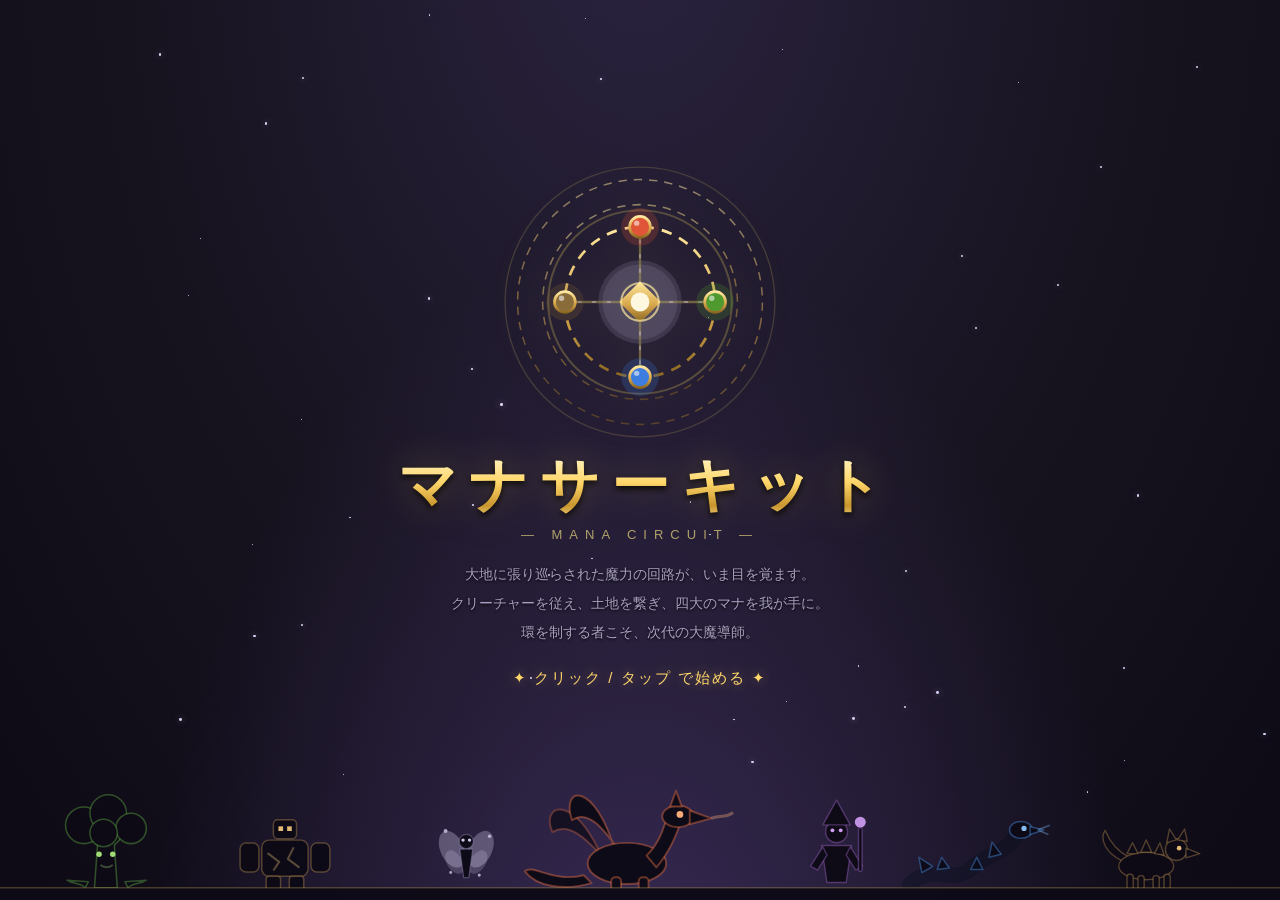
==== commit 79b77282: "v29 第三弾「共鳴と策謀」55種＋伏せ札・決戦の刻・共鳴システム - カード391種に（第一弾123＋第二弾213＋第三弾55） - 🃏伏せ札: 自分の土地に裏向きで設置するトラップスペル7種（侵略" ====
--- a/index.html
+++ b/index.html
@@ -1,62 +1,97 @@
-<!DOCTYPE html>
+﻿<!DOCTYPE html>
 <html lang="ja">
 <head>
 <meta charset="UTF-8">
 <meta name="viewport" content="width=device-width, initial-scale=1.0, viewport-fit=cover, user-scalable=no">
 <title>マナサーキット — カード×ボード対戦</title>
-<link rel="stylesheet" href="css/style.css">
+<!-- ?v= はキャッシュ避け。スマホのブラウザは css/js を強く握り続けるため、
+     更新したら必ずこの番号を上げること（上げないと端末に古い版が残り続ける） -->
+<link rel="stylesheet" href="css/style.css?v=29">
 </head>
 <body>
 <header>
   <h1>✦ マナサーキット ✦</h1>
+  <!-- v28: ヘッダーは「常に横一行」に収める。ズーム枠はゲーム中だけ出し（タイトルでは無意味）、
+       🗑捨札は下の #view-toggles（📜ログ・🗺マップと同列）へ移した -->
   <div class="header-right">
-    <div id="round-info"></div>
-    <div id="zoom-ctrl" title="盤面を拡大／縮小（Ctrl+マウスホイールでも可）">
+    <div id="zoom-ctrl" title="盤面を拡大／縮小（Ctrl+マウスホイール・2本指ピンチでも可）">
       <button id="zoom-out" class="btn small" title="盤面を縮小">－</button>
       <button id="zoom-label" class="btn small" title="等倍に戻す">100%</button>
       <button id="zoom-in" class="btn small" title="盤面を拡大">＋</button>
-      <button id="zoom-fit" class="btn small" title="盤面全体が画面に収まる倍率に調整する">⛶ 全体</button>
+      <button id="zoom-fit" class="btn small" title="盤面全体が画面に収まる倍率に調整する">⛶<span class="lbl"> 全体</span></button>
     </div>
-    <button id="discard-btn" class="btn small in-game-only" title="両者の捨てカードを確認する">🗑 捨札</button>
-    <button id="surrender-btn" class="btn small danger hidden" title="自分の番でダイスを振る前にゲームを投了できます">🏳 投了</button>
+    <button id="surrender-btn" class="btn small danger hidden" title="自分の番でダイスを振る前にゲームを投了できます">🏳<span class="lbl"> 投了</span></button>
     <button id="mute-btn" class="btn small" title="効果音のオン/オフ">🔊</button>
-    <button id="bgm-btn" class="btn small" title="BGMのオン/オフ（WebAudioで自動生成）">🎵</button>
-    <button id="help-btn" class="btn small">❓ 遊び方</button>
+    <button id="bgm-btn" class="btn small" title="BGMのオン/オフ（ファミコン風チップチューンを自動生成）">🎵</button>
+    <button id="help-btn" class="btn small" title="遊び方">❓<span class="lbl"> 遊び方</span></button>
   </div>
 </header>
+
+<!-- 上部固定の情報エリア（v27）: 盤面に「重ねない」ためフロー配置にしてある。
+     ・#pstrips  … プレイヤー3名分の圧縮情報窓（👥で表示/非表示・クリックで詳細）
+     ・#hud-bar  … 対戦情報（ステージ/ラウンド/首位）＋メッセージ＋表示トグル -->
+<div id="hud-top">
+  <div id="pstrips">
+    <div class="pstrip" id="panel-0"></div>
+    <div class="pstrip" id="panel-1"></div>
+    <!-- 3人目（⚔三つ巴のときだけ表示。それ以外は .unused で非表示） -->
+    <div class="pstrip unused" id="panel-2"></div>
+  </div>
+  <div id="hud-bar">
+    <div id="round-info"></div>
+    <div id="message">ようこそ</div>
+    <!-- v28: 🃏手札トグルは親指の届く操作ドック（ダイスの上）へ移動。
+         代わりに🗑捨札をここへ入れ、「見るための窓」を1列にまとめた -->
+    <div id="view-toggles">
+      <button id="view-panels" class="vt" title="上部の情報窓（3名分）を表示／非表示">👥</button>
+      <button id="view-log" class="vt" title="📜ログを表示／非表示">📜</button>
+      <button id="view-map" class="vt" title="🗺 マップ確認モード（情報窓・ログ・手札を一時的に隠してマス目を優先表示）">🗺</button>
+      <button id="discard-btn" class="vt" title="両者の捨てカードを確認する">🗑</button>
+    </div>
+  </div>
+</div>
 
 <main>
   <div id="board-wrap">
     <div id="board-inner">
       <svg id="board" viewBox="0 0 700 700" xmlns="http://www.w3.org/2000/svg"></svg>
-      <div id="center-hud">
-        <div id="message">ようこそ</div>
-        <div id="dice">🎲</div>
-        <button id="action-btn" class="btn primary hidden"></button>
-      </div>
     </div>
   </div>
+  <!-- 📜ログ: 広い画面では盤面の右に並べて「盤面に重ねない」。狭い画面だけ左下のフローティングになる -->
+  <div id="win-log" class="hud-win"><div id="log"></div><button class="win-close" title="一時的に隠す（👥📜のトグルで戻せます）">✕</button></div>
 </main>
 
-<!-- 固定フローティングウィンドウ: 盤面をスクロールしても常に見える。各「✕」で一時的に隠せ、右下のチップで再表示 -->
-<div id="win-p0" class="hud-win"><div id="panel-0" class="panel"></div><button class="win-close" title="一時的に隠す">✕</button></div>
-<div id="win-p1" class="hud-win"><div id="panel-1" class="panel"></div><button class="win-close" title="一時的に隠す">✕</button></div>
-<!-- 3人目のパネル（⚔三つ巴のときだけ表示。それ以外は .unused で非表示） -->
-<div id="win-p2" class="hud-win unused"><div id="panel-2" class="panel"></div><button class="win-close" title="一時的に隠す">✕</button></div>
-<div id="win-log" class="hud-win"><div id="log"></div><button class="win-close" title="一時的に隠す">✕</button></div>
-<div id="win-hand" class="hud-win framed">
-  <div class="win-head"><span id="hand-count"></span></div>
-  <!-- 手札は矢印ボタンで1枚ずつ送れる（スマホでスワイプすると戻るジェスチャーと衝突するため） -->
-  <div id="hand-row">
-    <button id="hand-prev" class="hand-arrow hidden" title="手札を左へ送る">◀</button>
-    <div id="hand"></div>
-    <button id="hand-next" class="hand-arrow hidden" title="手札を右へ送る">▶</button>
+<!-- 下段: 手札 ＋ 操作ドック（ダイス）。ここもフロー配置＝盤面に重ならない -->
+<div id="bottom-bar">
+  <div id="win-hand" class="hud-win framed">
+    <div class="win-head"><span id="hand-count"></span></div>
+    <!-- 手札は矢印ボタンで1枚ずつ送れる（スマホでスワイプすると戻るジェスチャーと衝突するため） -->
+    <div id="hand-row">
+      <button id="hand-prev" class="hand-arrow hidden" title="手札を左へ送る">◀</button>
+      <div id="hand"></div>
+      <button id="hand-next" class="hand-arrow hidden" title="手札を右へ送る">▶</button>
+    </div>
+    <button class="win-close" title="一時的に隠す（🃏のトグルで戻せます）">✕</button>
   </div>
-  <button class="win-close" title="一時的に隠す">✕</button>
+  <!-- 操作ドック（v27）: 盤面中央にあった 🎲 と操作ボタンをここへ集約。
+       ダイスは「出目の表示」と「振るボタン」を同じ丸い場所に重ねてある -->
+  <div id="ctrl-dock">
+    <button id="action-btn" class="btn primary hidden"></button>
+    <!-- v28: 🃏手札の開閉はダイスのすぐ上。手札を畳んで盤面を見る→すぐ戻す、が片手で完結する -->
+    <button id="view-hand" class="vt dock-vt" title="🃏手札を大きく／小さく（折りたたみ）">🃏</button>
+    <div id="dice-slot" title="直前の出目">
+      <div id="dice">🎲</div>
+      <button id="roll-btn" class="hidden" title="ダイスを振る（Space / Enter キーでも振れます）">
+        <span class="rb-face">🎲</span><span class="rb-lbl">振る</span>
+      </button>
+    </div>
+  </div>
 </div>
 
-<!-- 隠したウィンドウを再表示するチップ -->
-<div id="hud-tabs"></div>
+<!-- ポップアップ通知（ui.js toast）: スペルの効果・機能停止など「影響のあった出来事」を
+     画面上部に短く出してすぐ消す。📜ログを閉じて遊んでいても気づけるようにするため。
+     pointer-events:none なので盤面やダイアログの操作を邪魔しない -->
+<div id="toast-stack"></div>
 
 <div id="overlay">
   <div id="dialog"></div>
@@ -68,19 +103,19 @@
 <!-- ダイアログを一旦閉じて盤面/手札を確認しているときに表示する「選択に戻る」ボタン -->
 <button id="peek-restore" class="hidden">▲ 選択ウインドウに戻る</button>
 
-<script src="js/sfx.js"></script>
-<script src="js/bgm.js"></script>
-<script src="js/profile.js"></script>
-<script src="js/cards.js"></script>
-<script src="js/art.js"></script>
-<script src="js/stages.js"></script>
-<script src="js/chars.js"></script>
-<script src="js/weekly.js"></script>
-<script src="js/state.js"></script>
-<script src="js/battle.js"></script>
-<script src="js/ai.js"></script>
-<script src="js/ui.js"></script>
-<script src="js/collection.js"></script>
-<script src="js/main.js"></script>
+<script src="js/sfx.js?v=29"></script>
+<script src="js/bgm.js?v=29"></script>
+<script src="js/profile.js?v=29"></script>
+<script src="js/cards.js?v=29"></script>
+<script src="js/art.js?v=29"></script>
+<script src="js/stages.js?v=29"></script>
+<script src="js/chars.js?v=29"></script>
+<script src="js/weekly.js?v=29"></script>
+<script src="js/state.js?v=29"></script>
+<script src="js/battle.js?v=29"></script>
+<script src="js/ai.js?v=29"></script>
+<script src="js/ui.js?v=29"></script>
+<script src="js/collection.js?v=29"></script>
+<script src="js/main.js?v=29"></script>
 </body>
 </html>
--- a/css/style.css
+++ b/css/style.css
@@ -667,6 +667,42 @@
   color: var(--gold);
   text-shadow: 0 0 12px #ffd76a66;
 }
+/* ---------- 属性相性の視覚表示（v22） ---------- */
+.f-mod.f-adv { background: #1e3a24; border-color: #57c26a; color: #8ee0a0; font-weight: bold; }
+.f-mod.f-dis { background: #3a1e1e; border-color: #e05537; color: #ff9a8a; font-weight: bold; }
+.bc-elems {
+  display: flex; align-items: center; justify-content: center; gap: 10px; flex-wrap: wrap;
+  margin: 4px 0 8px; padding: 6px 10px;
+  background: #221c33cc; border: 1px solid var(--border); border-radius: 10px;
+}
+.be-elem {
+  display: inline-block; padding: 2px 10px; border-radius: 8px; font-weight: bold; font-size: 14px;
+  border: 1.5px solid var(--ec, var(--border)); color: var(--ec, #fff);
+  background: #17131f; text-shadow: 0 1px 2px #000;
+}
+.be-rel { font-size: 13px; font-weight: bold; padding: 2px 10px; border-radius: 8px; }
+.be-rel.be-adv  { color: #8ee0a0; background: #1e3a24; box-shadow: 0 0 10px #57c26a44; }
+.be-rel.be-dis  { color: #ff9a8a; background: #3a1e1e; box-shadow: 0 0 10px #e0553744; }
+.be-rel.be-even { color: var(--dim); }
+.be-rel.be-none { color: #c8c2dd; }
+.bc-wheel { width: 100%; text-align: center; }
+/* 4すくみの輪（🔥→🌳→⛰️→💧→🔥）: 対戦中の2属性を光らせる */
+.elem-wheel { font-size: 11.5px; color: var(--dim); white-space: nowrap; }
+.ew-chip { display: inline-block; padding: 1px 5px; border-radius: 6px; color: var(--ec, var(--dim)); opacity: 0.55; }
+.ew-chip.ew-hl {
+  opacity: 1; font-weight: bold; background: #17131f;
+  border: 1px solid var(--ec, var(--gold)); box-shadow: 0 0 8px var(--ec, #ffd76a);
+}
+.ew-arrow { color: var(--dim); opacity: 0.7; margin: 0 1px; }
+/* カード右上の相性リボン（侵略時のクリーチャー選択・v22） */
+.c-ribbon {
+  position: absolute; top: 30px; right: -6px; z-index: 4;
+  font-size: 10.5px; font-weight: bold; padding: 2px 7px; border-radius: 6px;
+  transform: rotate(4deg); pointer-events: none;
+  box-shadow: 0 2px 6px #000a;
+}
+.c-ribbon.rib-adv { background: #1e3a24; border: 1px solid #57c26a; color: #8ee0a0; }
+.c-ribbon.rib-dis { background: #3a1e1e; border: 1px solid #e05537; color: #ff9a8a; }
 #battle-log {
   background: #17131f;
   border: 1px solid var(--border);
@@ -699,6 +735,56 @@
 .at-name { font-size: 11px; font-weight: bold; margin: 2px 0; white-space: nowrap; overflow: hidden; text-overflow: ellipsis; }
 .at-sub { font-size: 10px; color: #ffb0a0; }
 .at-count { position: absolute; top: 2px; right: 4px; font-size: 10px; color: var(--gold); font-weight: bold; }
+
+/* ---------- カード詳細ポップアップ（v22） ---------- */
+.album-tile.clickable { cursor: pointer; }
+.album-tile.clickable:hover { border-color: var(--gold); box-shadow: 0 0 10px #ffd76a44; }
+.disc-item.clickable { cursor: pointer; }
+.disc-item.clickable:hover { background: #332b48; }
+.pi-info {
+  flex: none; font-size: 13px; padding: 1px 4px; border-radius: 6px; cursor: pointer;
+  opacity: 0.6; border: 1px solid transparent;
+}
+.pi-info:hover { opacity: 1; background: #17131f; border-color: var(--gold); }
+#card-pop {
+  position: fixed; inset: 0; z-index: 280; /* ダイアログ(#overlay=100)の上に重なる独立レイヤー */
+  display: none; align-items: center; justify-content: center;
+  background: #000b; cursor: pointer;
+}
+#card-pop.show { display: flex; }
+.cd-box {
+  background: linear-gradient(180deg, #2a2340, var(--bg2) 120px);
+  border: 1px solid var(--gold);
+  outline: 1px solid #ffd76a33; outline-offset: 3px;
+  border-radius: 16px; padding: 20px 24px;
+  max-width: min(92vw, 560px); max-height: 86vh; overflow-y: auto;
+  box-shadow: 0 12px 48px #000d, 0 0 30px #ffd76a22;
+  position: relative;
+}
+.cd-close {
+  position: absolute; top: 8px; right: 10px; background: none; border: none;
+  color: var(--dim); font-size: 15px; cursor: pointer; font-family: inherit;
+}
+.cd-close:hover { color: var(--gold); }
+.cd-flex { display: flex; gap: 18px; align-items: flex-start; }
+.cd-card { flex: none; }
+.cd-info { flex: 1; min-width: 0; }
+.cd-name { font-size: 17px; font-weight: bold; color: var(--gold); margin-bottom: 8px; }
+.cd-row { display: flex; gap: 8px; font-size: 12.5px; line-height: 1.7; }
+.cd-k { flex: none; width: 64px; color: var(--dim); }
+.cd-v { flex: 1; color: #e8e2f5; }
+.cd-v b { color: var(--gold); }
+.cd-wheel { margin-top: 2px; }
+.cd-abs { margin-top: 10px; border-top: 1px solid var(--border); padding-top: 8px; }
+.cd-abs-t { font-size: 12px; color: var(--gold); font-weight: bold; margin-bottom: 4px; }
+.cd-ab { display: flex; gap: 8px; align-items: baseline; font-size: 12.5px; line-height: 1.6; margin-bottom: 4px; }
+.cd-ab b { flex: none; }
+.cd-ab span { color: #d8d2e8; }
+.cd-desc { font-size: 12.5px; color: #d8d2e8; line-height: 1.7; }
+.cd-hint { text-align: center; color: var(--dim); font-size: 11px; margin-top: 10px; }
+@media (max-width: 700px) {
+  .cd-flex { flex-direction: column; align-items: center; }
+}
 
 /* ---------- デッキ構築 ---------- */
 .builder { display: flex; gap: 12px; margin-bottom: 10px; }
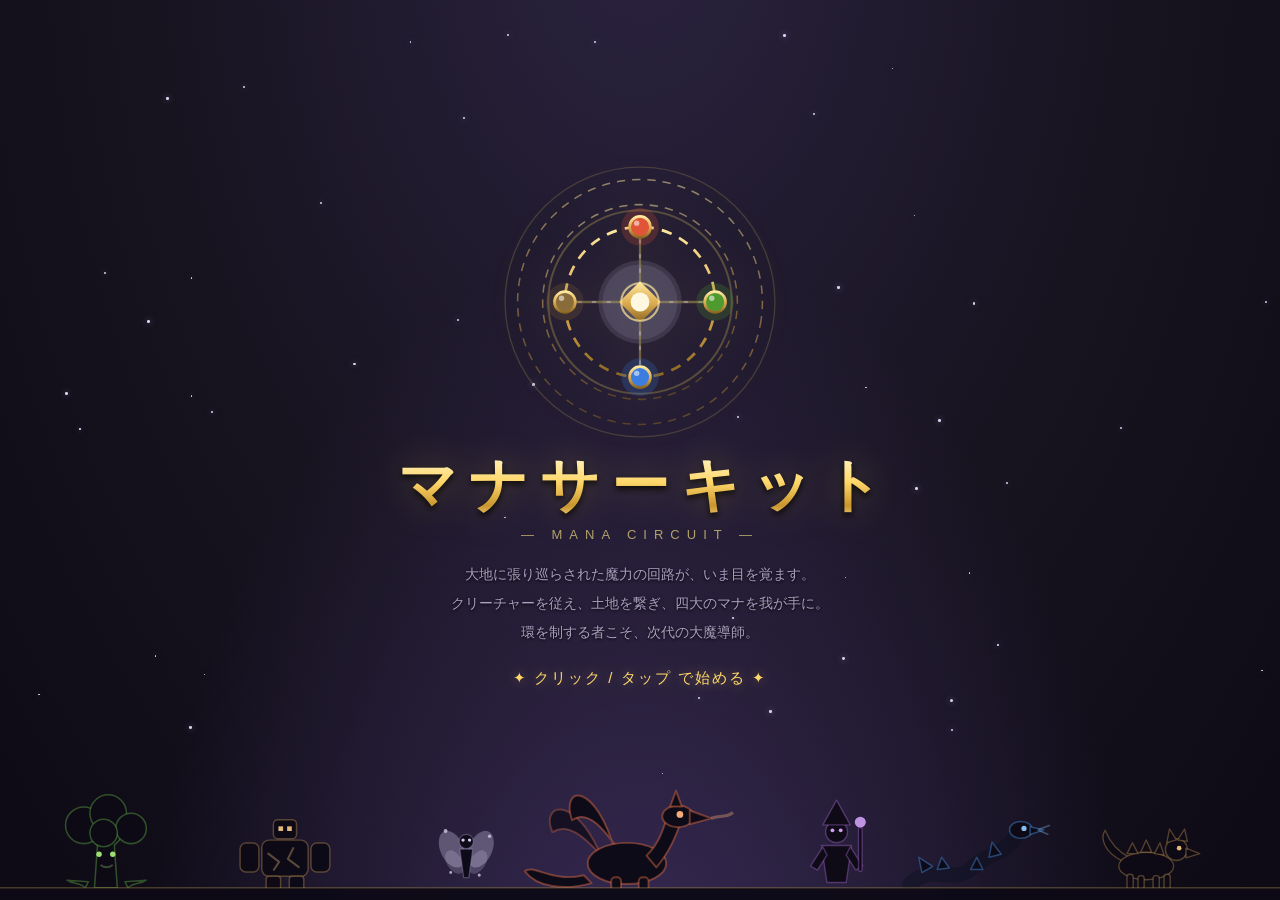
==== commit a222778f: "v30 第三弾追補「見切りと雪辱」15種＋シールド戦三弾化＋S11中央マス改修 - 新能力3種: 🛡不屈（倒される一撃をHP1で一度だけ耐える）・💢倍返し（被弾後の攻撃ダメージ2倍）・🪝罠外し（伏せ札" ====
--- a/index.html
+++ b/index.html
@@ -6,7 +6,7 @@
 <title>マナサーキット — カード×ボード対戦</title>
 <!-- ?v= はキャッシュ避け。スマホのブラウザは css/js を強く握り続けるため、
      更新したら必ずこの番号を上げること（上げないと端末に古い版が残り続ける） -->
-<link rel="stylesheet" href="css/style.css?v=29">
+<link rel="stylesheet" href="css/style.css?v=30">
 </head>
 <body>
 <header>
@@ -103,19 +103,19 @@
 <!-- ダイアログを一旦閉じて盤面/手札を確認しているときに表示する「選択に戻る」ボタン -->
 <button id="peek-restore" class="hidden">▲ 選択ウインドウに戻る</button>
 
-<script src="js/sfx.js?v=29"></script>
-<script src="js/bgm.js?v=29"></script>
-<script src="js/profile.js?v=29"></script>
-<script src="js/cards.js?v=29"></script>
-<script src="js/art.js?v=29"></script>
-<script src="js/stages.js?v=29"></script>
-<script src="js/chars.js?v=29"></script>
-<script src="js/weekly.js?v=29"></script>
-<script src="js/state.js?v=29"></script>
-<script src="js/battle.js?v=29"></script>
-<script src="js/ai.js?v=29"></script>
-<script src="js/ui.js?v=29"></script>
-<script src="js/collection.js?v=29"></script>
-<script src="js/main.js?v=29"></script>
+<script src="js/sfx.js?v=30"></script>
+<script src="js/bgm.js?v=30"></script>
+<script src="js/profile.js?v=30"></script>
+<script src="js/cards.js?v=30"></script>
+<script src="js/art.js?v=30"></script>
+<script src="js/stages.js?v=30"></script>
+<script src="js/chars.js?v=30"></script>
+<script src="js/weekly.js?v=30"></script>
+<script src="js/state.js?v=30"></script>
+<script src="js/battle.js?v=30"></script>
+<script src="js/ai.js?v=30"></script>
+<script src="js/ui.js?v=30"></script>
+<script src="js/collection.js?v=30"></script>
+<script src="js/main.js?v=30"></script>
 </body>
 </html>
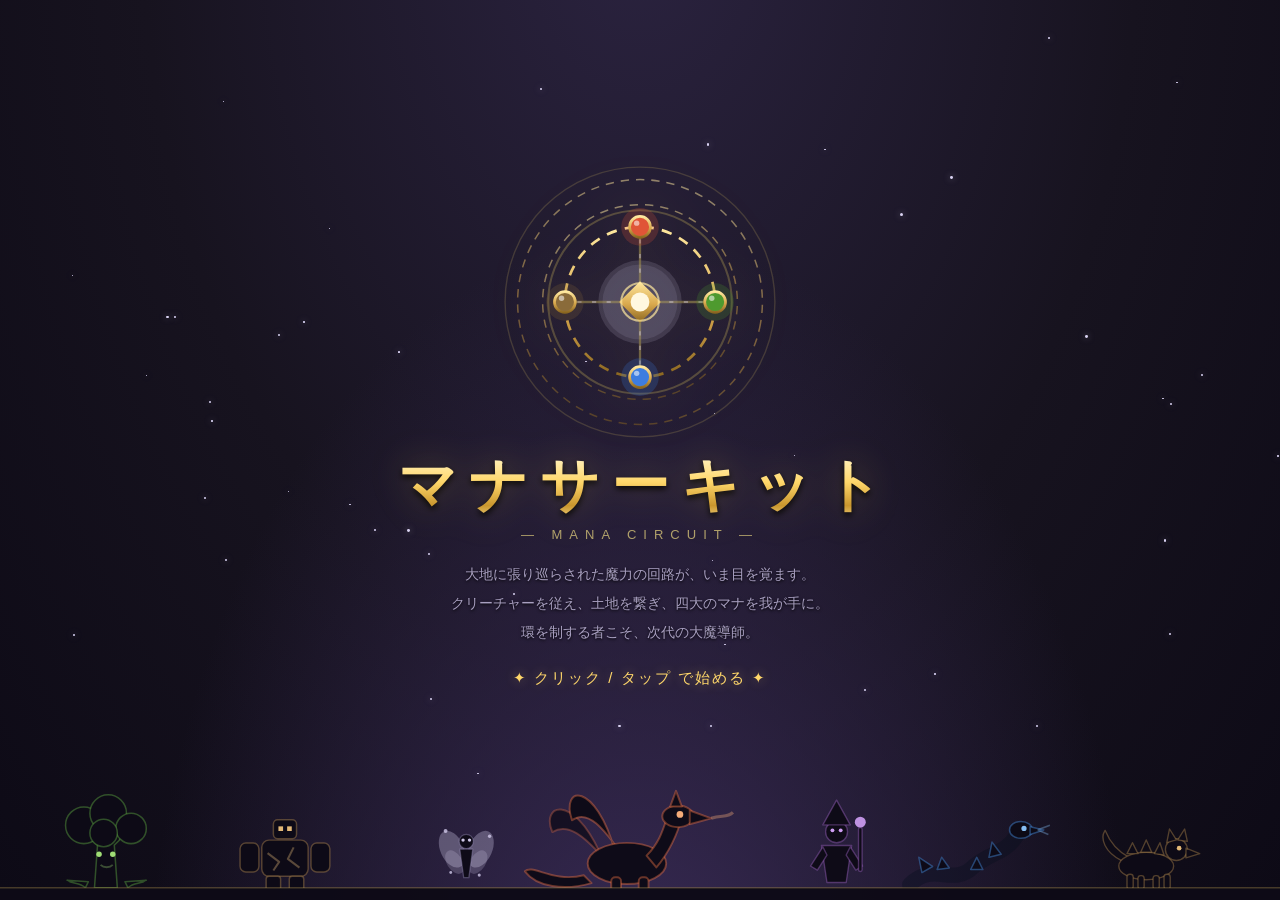
==== commit e557ed65: "v31 盤面/マス目の刷新・盤面上での方向選択・駒の作り直し・🤝絆21組 原さんの要望6件に対応。  ① 盤面とマス目の改修（四角でなくて良い／レイアウトを柔軟に／ステージの違いを明確に）    - " ====
--- a/index.html
+++ b/index.html
@@ -6,7 +6,7 @@
 <title>マナサーキット — カード×ボード対戦</title>
 <!-- ?v= はキャッシュ避け。スマホのブラウザは css/js を強く握り続けるため、
      更新したら必ずこの番号を上げること（上げないと端末に古い版が残り続ける） -->
-<link rel="stylesheet" href="css/style.css?v=30">
+<link rel="stylesheet" href="css/style.css?v=31">
 </head>
 <body>
 <header>
@@ -103,19 +103,19 @@
 <!-- ダイアログを一旦閉じて盤面/手札を確認しているときに表示する「選択に戻る」ボタン -->
 <button id="peek-restore" class="hidden">▲ 選択ウインドウに戻る</button>
 
-<script src="js/sfx.js?v=30"></script>
-<script src="js/bgm.js?v=30"></script>
-<script src="js/profile.js?v=30"></script>
-<script src="js/cards.js?v=30"></script>
-<script src="js/art.js?v=30"></script>
-<script src="js/stages.js?v=30"></script>
-<script src="js/chars.js?v=30"></script>
-<script src="js/weekly.js?v=30"></script>
-<script src="js/state.js?v=30"></script>
-<script src="js/battle.js?v=30"></script>
-<script src="js/ai.js?v=30"></script>
-<script src="js/ui.js?v=30"></script>
-<script src="js/collection.js?v=30"></script>
-<script src="js/main.js?v=30"></script>
+<script src="js/sfx.js?v=31"></script>
+<script src="js/bgm.js?v=31"></script>
+<script src="js/profile.js?v=31"></script>
+<script src="js/cards.js?v=31"></script>
+<script src="js/art.js?v=31"></script>
+<script src="js/stages.js?v=31"></script>
+<script src="js/chars.js?v=31"></script>
+<script src="js/weekly.js?v=31"></script>
+<script src="js/state.js?v=31"></script>
+<script src="js/battle.js?v=31"></script>
+<script src="js/ai.js?v=31"></script>
+<script src="js/ui.js?v=31"></script>
+<script src="js/collection.js?v=31"></script>
+<script src="js/main.js?v=31"></script>
 </body>
 </html>
--- a/css/style.css
+++ b/css/style.css
@@ -24,8 +24,12 @@
   background: radial-gradient(ellipse at 50% 0%, #2b2340 0%, var(--bg) 60%);
   color: var(--text);
   font-family: "Yu Gothic UI", "Meiryo", sans-serif;
-  min-height: 100vh;
-  min-height: 100dvh; /* スマホのアドレスバー伸縮に追従（非対応ブラウザは上の100vhが有効） */
+  /* v27: 画面ぴったりの高さに固定する。上部エリアと下段（手札＋ダイス）をフロー配置にしたので、
+     高さが可変（min-height）だとページ全体が縦に伸びて下段が画面外へ出てしまう。
+     余った分は盤面（main）が受け持ち、盤面だけが内側でスクロール／ズームする */
+  height: 100vh;
+  height: 100dvh; /* スマホのアドレスバー伸縮に追従（非対応ブラウザは上の100vhが有効） */
+  overflow: hidden;
   display: flex;
   flex-direction: column;
   user-select: none;
@@ -34,13 +38,16 @@
 
 header {
   display: flex;
-  align-items: baseline;
+  align-items: center;
   justify-content: space-between;
-  padding: 10px 24px 4px;
+  gap: 10px;
+  padding: 8px 18px 5px;
+  flex: none;
 }
 h1 {
-  font-size: 22px;
-  letter-spacing: 6px;
+  font-size: 21px;
+  letter-spacing: 5px;
+  white-space: nowrap;
   /* 金彩のグラデーション文字 */
   background: linear-gradient(180deg, #fff3c4 10%, #ffd76a 45%, #c9962e 75%, #ffe9a0);
   -webkit-background-clip: text;
@@ -48,17 +55,129 @@
   color: transparent;
   filter: drop-shadow(0 0 10px #ffd76a44) drop-shadow(0 2px 2px #000);
 }
-#round-info { color: var(--dim); font-size: 14px; }
-.header-right { display: flex; align-items: center; gap: 12px; }
-.btn.small { padding: 4px 12px; font-size: 12.5px; border-radius: 8px; }
-#zoom-ctrl { display: flex; align-items: center; gap: 4px; }
+/* v28: 折り返さない（nowrap）。狭い画面ではボタンが縮んで詰まるが、決して2段にはしない
+   ＝ヘッダーが2段になると盤面の高さを50px前後も食ってしまうため */
+.header-right { display: flex; align-items: center; gap: 8px; flex-wrap: nowrap; justify-content: flex-end; min-width: 0; }
+.btn.small { padding: 4px 12px; font-size: 12.5px; border-radius: 8px; white-space: nowrap; }
+/* ズーム枠はゲーム中だけ（タイトル画面には盤面が無いので出しても意味がない＝その分ヘッダーが空く） */
+#zoom-ctrl { display: none; align-items: center; gap: 4px; }
+body.in-game #zoom-ctrl { display: flex; }
 #zoom-ctrl .btn.small { padding: 4px 10px; }
 #zoom-label { min-width: 54px; text-align: center; color: var(--dim); }
 
+/* ============================================================
+   上部固定エリア（v27）— 情報窓3名分 ＋ 対戦情報 ＋ 表示トグル
+   ------------------------------------------------------------
+   v26までは4隅にフローティングの情報窓を置いていたため盤面が隠れていた。
+   v27では上部エリア・下段（手札＋ダイス）をどちらも「フロー配置」にして、
+   盤面（main）と物理的に重ならないようにしてある。
+   ＝盤面の上に乗るのはダイアログ・通知・吹き出しだけ（いずれも一時的）。
+   ============================================================ */
+#hud-top {
+  display: none; /* タイトル画面では出さない。ゲーム中だけ body.in-game で表示 */
+  flex: none;
+  flex-direction: column;
+  gap: 4px;
+  padding: 0 12px 4px;
+}
+body.in-game #hud-top { display: flex; }
+
+/* 3名分の圧縮情報窓（横並び・等幅）。2人対戦では2列にして1枚あたりを広く使う */
+#pstrips {
+  display: grid;
+  grid-template-columns: repeat(3, minmax(0, 1fr));
+  gap: 8px;
+  width: 100%;
+  max-width: min(100%, 1160px);
+  margin: 0 auto;
+}
+#pstrips.n2 { grid-template-columns: repeat(2, minmax(0, 1fr)); max-width: min(100%, 780px); }
+#pstrips.hidden { display: none !important; }
+.pstrip {
+  position: relative;
+  min-width: 0;
+  background: rgba(42, 36, 56, 0.94);
+  border: 1px solid var(--border);
+  border-left: 3px solid var(--pc, var(--border));
+  border-radius: 10px;
+  padding: 5px 9px 6px;
+  box-shadow: 0 4px 14px #0007;
+  cursor: pointer;
+  transition: border-color 0.3s, box-shadow 0.3s;
+}
+.pstrip:hover { border-color: var(--gold); }
+.pstrip.unused { display: none !important; } /* この対戦では使わない3人目 */
+.pstrip.active { border-color: var(--gold); box-shadow: 0 0 13px #ffd76a44; }   /* 手番 */
+.pstrip.reached { border-color: var(--gold); box-shadow: 0 0 16px #ffd76a55; }  /* ⚑凱旋リーチ */
+.pstrip.dead { opacity: 0.45; }
+.ps-top { display: flex; align-items: center; gap: 5px; font-size: 13.5px; font-weight: bold; line-height: 1.2; }
+.ps-name { min-width: 0; overflow: hidden; text-overflow: ellipsis; white-space: nowrap; }
+.ps-magic { flex: none; color: var(--gold); font-size: 12px; white-space: nowrap; }
+.ps-mid { display: flex; align-items: center; gap: 7px; margin: 2px 0 1px; }
+.ps-assets { flex: none; font-size: 12px; line-height: 1.2; white-space: nowrap; }
+.ps-assets b { color: var(--gold); }
+.ps-bar { flex: 1; min-width: 24px; height: 5px; background: #17131f; border-radius: 3px; overflow: hidden; }
+.ps-bar div { height: 100%; border-radius: 3px; transition: width 0.4s; }
+.ps-meta { display: flex; align-items: center; gap: 8px; font-size: 10.5px; line-height: 1.3; color: var(--dim); white-space: nowrap; overflow: hidden; }
+.ps-meta .ps-gap { margin-left: auto; }
+.pstrip .p-rank { font-size: 11.5px; padding: 0 5px; }
+.pstrip .p-face { margin-right: 0; vertical-align: -4px; }
+
+/* 対戦情報（左）／メッセージ（中央）／表示トグル（右） */
+#hud-bar { display: flex; align-items: center; gap: 10px; min-height: 26px; }
+#round-info {
+  flex: 0 1 auto;
+  color: var(--dim);
+  font-size: 12.5px;
+  white-space: nowrap;
+  overflow: hidden;
+  text-overflow: ellipsis;
+}
+#message {
+  flex: 1;
+  min-width: 0;
+  text-align: center;
+  font-size: 14.5px;
+  font-weight: bold;
+  color: var(--gold);
+  text-shadow: 0 2px 8px #000;
+  white-space: nowrap;
+  overflow: hidden;
+  text-overflow: ellipsis;
+}
+/* 表示トグル（👥情報窓 / 📜ログ / 🃏手札 / 🗺マップ確認）。隠している間は暗くなる */
+#view-toggles { display: none; flex: none; gap: 4px; }
+body.in-game #view-toggles { display: flex; }
+.vt {
+  width: 34px;
+  height: 28px;
+  background: var(--panel);
+  color: var(--text);
+  border: 1px solid var(--border);
+  border-radius: 8px;
+  font-size: 14px;
+  font-family: inherit;
+  cursor: pointer;
+  padding: 0;
+  transition: all 0.15s;
+}
+.vt:hover { border-color: var(--gold); }
+.vt.off { opacity: 0.38; }                                        /* 非表示中 */
+.vt.on { border-color: var(--gold); box-shadow: 0 0 10px #ffd76a55; background: #4a3a12; } /* マップ確認モード中 */
+/* v28: 操作ドックに置いた🃏手札トグル。ダイスと同じ幅で縦に積み、親指の定位置に収める */
+.vt.dock-vt {
+  width: 74px;
+  height: 30px;
+  font-size: 15px;
+  background: rgba(42, 36, 56, 0.94);
+  box-shadow: 0 4px 14px #0007;
+}
+
 main {
   flex: 1;
   display: flex;
-  padding: 6px 12px;
+  gap: 8px;
+  padding: 2px 12px 4px;
   min-height: 0;
 }
 
@@ -82,38 +201,81 @@
 }
 #board {
   display: block;
-  /* --zoom（ズームボタン/Ctrl+ホイール）で拡大縮小。既定は画面高さの74% */
-  height: calc(74vh * var(--zoom, 1));
+  /* 等倍（100%）＝盤面エリアの高さぴったり。--board-base は ui.js syncHudMetrics が実測して入れる
+     （情報窓・手札の開閉で盤面エリアの高さが変わるため。未設定の環境でも 66vh で破綻しない）。
+     --zoom（ズームボタン/Ctrl+ホイール/ピンチ）でここから拡大縮小する */
+  height: calc(var(--board-base, 66vh) * var(--zoom, 1));
   aspect-ratio: 1;
 }
 .tile rect { transition: stroke 0.2s; }
 
-#center-hud {
-  position: absolute;
-  top: 50%; left: 50%;
-  transform: translate(-50%, -50%);
-  width: 52%;
-  text-align: center;
-  pointer-events: none;
-}
-#center-hud > * { pointer-events: auto; }
-#message {
-  font-size: 17px;
-  font-weight: bold;
-  color: var(--gold);
-  margin-bottom: 10px;
-  text-shadow: 0 2px 8px #000;
-  min-height: 24px;
+/* ============================================================
+   下段（v27）— 手札 ＋ 操作ドック（ダイス）
+   v26までは 🎲 と操作ボタンが盤面中央（#center-hud）にあり、中央のマスを隠していた。
+   v27では下段の右端＝親指の届く位置へ移し、盤面の上から完全に外した。
+   ============================================================ */
+#bottom-bar {
+  display: none;
+  flex: none;
+  align-items: flex-end;
+  justify-content: center;
+  gap: 8px;
+  padding: 0 10px calc(8px + env(safe-area-inset-bottom, 0px));
+}
+body.in-game #bottom-bar { display: flex; }
+
+#ctrl-dock { flex: none; display: flex; flex-direction: column; align-items: center; gap: 6px; }
+/* ダイスの丸い定位置。「直前の出目の表示」と「振るボタン」を同じ場所に重ねてある
+   ＝重要なアイコンなので小さくせず、かつ盤面には重ならない */
+#dice-slot {
+  position: relative;
+  width: 74px;
+  height: 74px;
+  border-radius: 50%;
+  background: radial-gradient(circle at 35% 28%, #3a3153, #201a2e 72%);
+  border: 2px solid var(--border);
+  box-shadow: 0 6px 20px #000a, inset 0 0 16px #0009;
+  display: flex;
+  align-items: center;
+  justify-content: center;
 }
 #dice {
-  font-size: 54px;
+  font-size: 34px;
   font-weight: bold;
   color: #fff;
-  margin-bottom: 12px;
-  text-shadow: 0 4px 16px #000;
+  line-height: 1;
+  text-shadow: 0 3px 10px #000;
   transition: transform 0.1s;
 }
 #dice.rolling { transform: scale(1.15) rotate(8deg); }
+/* 振るボタン（ダイス待ちのときだけ出目表示の上に重なる。金の脈動で「押すところ」を示す） */
+#roll-btn {
+  position: absolute;
+  inset: -4px;
+  border-radius: 50%;
+  border: 2px solid var(--gold);
+  background: radial-gradient(circle at 35% 28%, #b08c2c, #6b520f 72%);
+  color: #fff;
+  font-family: inherit;
+  cursor: pointer;
+  padding: 0;
+  display: flex;
+  flex-direction: column;
+  align-items: center;
+  justify-content: center;
+  gap: 1px;
+  animation: rollPulse 1.7s ease-out infinite;
+}
+#roll-btn:hover { filter: brightness(1.18); }
+#roll-btn.hidden { display: none !important; }
+.rb-face { font-size: 27px; line-height: 1; filter: drop-shadow(0 2px 3px #000); }
+.rb-lbl { font-size: 10.5px; font-weight: bold; letter-spacing: 1px; }
+@keyframes rollPulse {
+  0%        { box-shadow: 0 0 0 0 #ffd76aaa, 0 6px 20px #000a; }
+  70%, 100% { box-shadow: 0 0 0 13px #ffd76a00, 0 6px 20px #000a; }
+}
+/* ダイス以外のメイン操作（▶次へ等）はドックの上に小さめのピルで出す */
+#ctrl-dock #action-btn { max-width: 160px; font-size: 13px; padding: 8px 14px; white-space: normal; }
 
 /* ---------- ボタン ---------- */
 .btn {
@@ -141,17 +303,16 @@
 .btn.danger:hover { background: #4a2020; color: #ffb3b3; border-color: #ff6b6b; }
 .hidden { display: none !important; }
 /* ゲーム中だけ表示するヘッダーボタン（捨札確認など）。タイトル画面では隠す */
-.in-game-only { display: none; }
-body.in-game .in-game-only { display: inline-block; }
-.hidden.in-game-only, body.in-game .in-game-only.hidden { display: none !important; }
-
-/* ---------- 固定フローティングウィンドウ（ステータス／ログ／手札） ---------- */
-/* 既定（タイトル画面など）は非表示。ゲーム中だけ body.in-game で表示する */
-.hud-win { display: none; position: fixed; z-index: 55; }
-#hud-tabs { display: none; }
+/* （v28で .in-game-only の利用箇所は無くなった。🗑捨札は #view-toggles、
+    ズーム枠は #zoom-ctrl 自身が body.in-game で切り替わる） */
+
+/* ---------- ログ／手札のウィンドウ ---------- */
+/* 既定（タイトル画面など）は非表示。ゲーム中だけ body.in-game で表示する。
+   v27: どちらもフロー配置（ログは広い画面では盤面の右／手札は下段）＝盤面に重ならない。
+   狭い画面のログだけは例外的にフローティング（下の @media (max-width: 980px) 参照） */
+.hud-win { display: none; position: relative; }
 body.in-game .hud-win { display: block; }
 body.in-game .hud-win.hidden { display: none !important; }
-body.in-game #hud-tabs { display: flex; }
 .hud-win.framed {
   background: rgba(34, 28, 48, 0.94);
   border: 1px solid var(--border);
@@ -160,19 +321,12 @@
   box-shadow: 0 8px 28px #000a;
   backdrop-filter: blur(3px);
 }
-#win-p0 { top: 54px; left: 12px;  width: 252px; }
-#win-p1 { top: 54px; right: 12px; width: 252px; }
-#win-p2 { top: 216px; right: 12px; width: 252px; } /* 3人目（⚔三つ巴）は相手1の下 */
-#win-log { top: 216px; left: 12px; width: 252px; }
-/* この対戦では使わないウィンドウ（2人対戦時の win-p2）。チップにも出さない */
-.hud-win.unused { display: none !important; }
-#win-hand {
-  left: 50%;
-  transform: translateX(-50%);
-  bottom: 10px;
-  max-width: min(96vw, 940px);
-}
-/* 各ウィンドウ右上の「✕」（一時的に隠す） */
+/* 📜ログ: 広い画面では盤面の右の余白（正方形の盤面では必ず余る）に縦長で並べる */
+#win-log { flex: none; width: 258px; align-self: stretch; }
+body.in-game #win-log { display: flex; flex-direction: column; }
+/* 🃏手札: 下段の中央。狭い画面では縮んでカードが横スクロールになる */
+#win-hand { flex: 1 1 auto; min-width: 0; max-width: min(96vw, 940px); }
+/* 各ウィンドウ右上の「✕」（一時的に隠す。上部バーのトグルで戻せる） */
 .win-close {
   position: absolute;
   top: -9px;
@@ -192,76 +346,92 @@
 }
 .win-close:hover { border-color: var(--gold); color: var(--gold); }
 .win-head { font-size: 12px; color: var(--dim); margin-bottom: 4px; }
-
-/* 隠したウィンドウの再表示チップ（右下） */
-#hud-tabs {
+/* 手札の折りたたみ（🃏トグル）: 枚数の帯だけ残して盤面を広く使う */
+body.hand-min #win-hand #hand-row { display: none; }
+body.hand-min #win-hand { padding: 6px 12px; flex: none; }
+body.hand-min #win-hand .win-head { margin-bottom: 0; }
+
+/* ---------- プレイヤー詳細ポップアップ（情報窓のクリックで開く・表示専用） ---------- */
+#info-pop {
   position: fixed;
-  right: 12px;
-  bottom: 12px;
-  z-index: 56;
-  flex-direction: column;
-  gap: 6px;
-  align-items: flex-end;
-}
-.hud-tab {
-  background: rgba(34, 28, 48, 0.94);
-  color: var(--text);
+  inset: 0;
+  z-index: 280;
+  display: none;
+  align-items: center;
+  justify-content: center;
+  background: rgba(10, 8, 16, 0.72);
+  padding: 16px;
+  backdrop-filter: blur(2px);
+}
+#info-pop.show { display: flex; }
+.ip-box {
+  background: linear-gradient(180deg, #2c2540, #211b30);
   border: 1px solid var(--border);
-  border-radius: 999px;
-  padding: 5px 14px;
-  font-size: 12px;
-  font-family: inherit;
-  cursor: pointer;
-  box-shadow: 0 4px 14px #0008;
-}
-.hud-tab:hover { border-color: var(--gold); color: var(--gold); }
-
-.panel {
-  background: var(--panel);
-  border: 1px solid var(--border);
-  border-radius: 12px;
-  padding: 10px 14px;
-  box-shadow: 0 8px 28px #0009;
-  transition: box-shadow 0.3s, border-color 0.3s;
-}
-.panel.active { border-color: var(--gold); box-shadow: 0 0 14px #ffd76a44; }
-.panel.dead { opacity: 0.4; }
-/* 目標資産に到達（⚑凱旋リーチ）: 金の枠で「あとは城へ帰るだけ」を全員に見せる */
-.panel.reached { border-color: var(--gold); box-shadow: 0 0 18px #ffd76a66; }
-.p-name { font-weight: bold; font-size: 15px; margin-bottom: 6px; }
-.p-face { display: inline-block; vertical-align: -5px; margin-right: 2px; } /* キャラの顔絵（chars.js） */
+  border-radius: 16px;
+  padding: 16px 18px;
+  max-width: min(94vw, 520px);
+  max-height: 86vh;
+  max-height: 86dvh;
+  overflow-y: auto;
+  box-shadow: 0 18px 50px #000c;
+}
+.ip-name { font-size: 17px; font-weight: bold; margin-bottom: 8px; display: flex; align-items: center; gap: 7px; }
+.ip-lands { margin-top: 10px; border-top: 1px solid var(--border); padding-top: 8px; }
+.ip-land { display: flex; gap: 8px; font-size: 12px; color: #d8d2e8; line-height: 1.75; }
+.ip-land .ipl-no { color: var(--dim); min-width: 34px; }
+.ip-land .ipl-toll { margin-left: auto; color: var(--gold); }
+.ip-empty { font-size: 12px; color: var(--dim); }
+
+/* キャラの顔絵（chars.js） */
+.p-face { display: inline-block; vertical-align: -4px; }
+/* 目標資産に到達（⚑凱旋リーチ）＝「あとは城へ帰るだけ」を全員に見せる金のバッジ */
 .p-reach {
   display: inline-block;
+  flex: none;
   font-size: 10.5px;
   color: #1a1526;
   background: linear-gradient(180deg, #ffe9a0, #ffd76a);
   border-radius: 8px;
-  padding: 1px 7px;
-  margin-left: 4px;
-  vertical-align: 1px;
+  padding: 1px 6px;
   animation: reachBlink 1.2s ease-in-out infinite;
 }
 @keyframes reachBlink { 0%, 100% { opacity: 1; } 50% { opacity: 0.55; } }
-.p-row {
-  display: flex;
-  justify-content: space-between;
+
+/* 🔥劣勢チップ（v31）: 総資産が首位の80%未満＝⚒逆転スペル・🔥反骨・周回1.5倍・スペル25%OFFが効く状態。
+   「条件のあるカードがいつ使えるのか分からない」への対応で、状態そのものを情報窓に出す */
+.p-under {
+  display: inline-block;
+  flex: none;
+  font-size: 10.5px;
+  color: #fff2e0;
+  background: linear-gradient(180deg, #b8442a, #7a2414);
+  border: 1px solid #ff8a5a;
+  border-radius: 8px;
+  padding: 0 5px;
+}
+/* ⚔決戦の刻に入るとヘッダーの対戦情報が金色に灯る */
+#round-info.climax { color: #ffd76a; text-shadow: 0 0 8px rgba(255, 190, 80, 0.45); }
+
+/* 現状順位（standingsOf・総資産順）のメダルチップ */
+.p-rank {
+  flex: none;
+  font-weight: bold;
   font-size: 13px;
-  color: var(--dim);
-  margin: 2px 0;
-}
-.p-row b { color: var(--text); }
-.p-row.big b { color: var(--gold); }
-.p-bar {
-  height: 5px;
-  background: #17131f;
-  border-radius: 3px;
-  overflow: hidden;
-  margin: 4px 0;
-}
-.p-bar div { height: 100%; border-radius: 3px; transition: width 0.4s; }
+  color: var(--text);
+  background: rgba(255, 255, 255, 0.06);
+  border: 1px solid var(--border);
+  border-radius: 8px;
+  padding: 0 7px;
+  letter-spacing: 0.5px;
+}
+.p-rank.r1 { color: #1a1526; background: linear-gradient(180deg, #ffe9a0, #ffd76a); border-color: #ffd76a; }
+.p-rank.r2 { color: #f2f2f8; background: linear-gradient(180deg, #b8bcd0, #8f93aa); border-color: #b8bcd0; }
+.p-rank.r3 { color: #2a1a10; background: linear-gradient(180deg, #e2a877, #c98550); border-color: #e2a877; }
 
 #log {
-  height: 28vh;
+  /* 広い画面ではサイドバーいっぱいに伸びる（狭い画面は @media 側で固定高さにする） */
+  flex: 1;
+  min-height: 0;
   background: rgba(28, 23, 40, 0.94);
   border: 1px solid var(--border);
   border-radius: 12px;
@@ -277,16 +447,18 @@
 .log-line.battle { color: #ff9a7a; }
 .log-line.warn { color: #ffb84d; }
 
-/* ---------- 手札（固定ウィンドウ） ---------- */
+/* ---------- 手札（下段ウィンドウ） ---------- */
 #hand-count { font-size: 12px; color: var(--dim); }
-#hand-row { display: flex; align-items: stretch; gap: 4px; }
+#hand-row { display: flex; align-items: stretch; gap: 4px; min-width: 0; }
 #hand {
   display: flex;
   gap: 10px;
   flex-wrap: nowrap;
   overflow-x: auto;
   overflow-y: hidden;
-  max-width: min(94vw, 916px);
+  /* 幅は親（#win-hand）に従う＝下段で操作ドックと並んでも溢れない */
+  flex: 1;
+  min-width: 0;
   padding-bottom: 4px;
   /* スマホ: 手札スクロールが端に達してもブラウザの「戻る/進む」ナビゲーションへ連鎖させない */
   overscroll-behavior-x: contain;
@@ -309,6 +481,14 @@
 }
 .hand-arrow:hover { border-color: var(--gold); }
 .hand-arrow:disabled { opacity: 0.25; cursor: default; }
+
+/* 手札のカードは少し小ぶりにして下段の高さを抑える（そのぶん盤面が広くなる）。
+   ダイアログ・アルバム・カード詳細のカードは従来サイズのまま */
+#hand .card { width: 112px; font-size: 11.5px; }
+#hand .c-art { height: 56px; }
+#hand .c-elem { top: 43px; }
+#hand .c-name { font-size: 11.5px; }
+#hand .c-desc { font-size: 10.5px; }
 
 /* カード = 額縁＋アート窓＋コスト宝珠＋魔力の光沢。属性色の縁取りとレア度の輝きで差をつける */
 .card {
@@ -413,6 +593,17 @@
   margin-right: 3px;
   margin-top: 3px;
 }
+/* 🤝絆（v31）: 相方が自領にいるときだけ働く条件つき効果。成立していれば .lit で金色に灯る */
+.ab.bond { background: #2a3a4a; color: #9ad8ff; }
+.ab.bond.lit {
+  background: linear-gradient(180deg, #ffe9a0, #d9a94e);
+  color: #241a05; font-weight: bold;
+  box-shadow: 0 0 8px #ffd76a88;
+}
+.cd-bond-kind {
+  margin-left: 6px; font-size: 10px; font-weight: normal;
+  background: #2a3a4a; color: #9ad8ff; border-radius: 4px; padding: 0 5px;
+}
 /* 魔力の光沢（ゆっくり流れる斜めのきらめき） */
 .c-shine {
   position: absolute;
@@ -486,16 +677,52 @@
 .dlg-body b { color: var(--gold); }
 .dlg-cards { display: flex; gap: 10px; flex-wrap: wrap; margin-bottom: 14px; }
 .dlg-buttons { display: flex; gap: 10px; justify-content: flex-end; flex-wrap: wrap; }
+/* ---------- 盤面タイルピッカー（領地選択ウインドウ・v25） ---------- */
+/* 候補は縦1列のリスト。ラベルが長くても折り返して全文が読める（スマホで右端が見切れないように）。
+   候補が多いときはこの枠だけがスクロールし、下の「👁 盤面から選ぶ／やめる」は常に見える位置に残る */
+.tile-pick-list {
+  display: flex;
+  flex-direction: column;
+  gap: 8px;
+  max-height: 46vh;
+  overflow-y: auto;
+  overscroll-behavior-y: contain;
+  margin-bottom: 14px;
+  padding-right: 2px;
+}
+.btn.tile-pick {
+  display: flex;
+  align-items: center;
+  gap: 10px;
+  width: 100%;
+  text-align: left;
+  white-space: normal;     /* .btn の nowrap を打ち消す＝長いラベルは折り返す */
+  word-break: break-word;
+  line-height: 1.5;
+  padding: 10px 14px;
+  font-size: 14px;
+}
+.tile-pick .tp-no {
+  flex: 0 0 auto;
+  color: var(--gold);
+  font-weight: bold;
+  font-size: 13px;
+  opacity: 0.85;
+}
+.tile-pick .tp-label { flex: 1 1 auto; min-width: 0; }
+.tile-pick-actions { justify-content: space-between; }
 /* 「👁 盤面を確認」ボタンは左端に寄せて他の選択肢と見分ける */
 .dlg-peek { margin-right: auto; border-style: dashed; color: var(--dim); }
 .dlg-peek:hover { border-color: var(--gold); color: var(--gold); }
 .dice-pick { justify-content: center; }
 
-/* ダイアログを一旦閉じて盤面/手札を確認しているときのフローティングボタン */
+/* ダイアログを一旦閉じて盤面/手札を確認しているときのフローティングボタン。
+   v27: 下段（手札＋ダイス）はフロー配置になったので、その高さ（--bottom-h・ui.js が実測）の
+   すぐ上に浮かせる＝手札もダイスも隠さない */
 #peek-restore {
   position: fixed;
   left: 50%;
-  bottom: 22px;
+  bottom: calc(var(--bottom-h, 180px) + 8px);
   transform: translateX(-50%);
   z-index: 200;
   background: linear-gradient(180deg, #8a6d1f, #6b520f);
@@ -564,6 +791,37 @@
   white-space: nowrap;
 }
 .ss-chip b { color: var(--gold); }
+
+/* 出陣確認（v28）— ステージを押したあと、開戦前に一度だけ挟む確認画面。
+   ここで「← ステージを選び直す」と一覧に戻れる（v27まではタップ＝即開戦だった） */
+.ss-confirm {
+  padding: 14px 16px 16px;
+  margin-bottom: 14px;
+  border: 1px solid #ffd76a33;
+  outline: 1px solid #ffd76a14;
+  outline-offset: 2px;
+  border-radius: 12px;
+  background: radial-gradient(ellipse at 18% -10%, #352c4e, #1d1830 72%);
+}
+.sc-head { display: flex; align-items: center; gap: 14px; }
+.sc-face { flex: none; filter: drop-shadow(0 0 12px #ffd76a33); }
+.sc-face svg { display: block; }
+.sc-emoji { font-size: 54px; line-height: 1; display: block; }
+.sc-title { flex: 1; min-width: 0; }
+.sc-no { font-size: 11px; letter-spacing: 2px; color: var(--dim); }
+.sc-title h2 {
+  margin-bottom: 3px;
+  letter-spacing: 2px;
+  background: linear-gradient(180deg, #fff3c4 10%, #ffd76a 45%, #c9962e 75%, #ffe9a0);
+  -webkit-background-clip: text;
+  background-clip: text;
+  color: transparent;
+  filter: drop-shadow(0 1px 2px #000);
+}
+.sc-cpu { font-size: 12.5px; font-weight: bold; }
+.sc-desc { color: var(--dim); font-size: 12.5px; line-height: 1.75; margin: 10px 0 0; }
+.sc-quote { color: var(--text); font-size: 12.5px; line-height: 1.7; margin: 6px 0 0; opacity: 0.85; }
+.sc-facts { margin-top: 10px; }
 
 .stage-list {
   display: flex;
@@ -703,6 +961,23 @@
 }
 .c-ribbon.rib-adv { background: #1e3a24; border: 1px solid #57c26a; color: #8ee0a0; }
 .c-ribbon.rib-dis { background: #3a1e1e; border: 1px solid #e05537; color: #ff9a8a; }
+
+/* ---------- 使用条件つきカードの帯（v31） ----------
+   ⚒逆転（劣勢のときだけ）／⚔決戦（決戦の刻だけ）のカードは、条件を説明文の中に埋めるだけでは
+   「いつ使えるのか分からない」ままだった。手札の上に帯を出し、条件を満たしていれば光らせる。 */
+.c-gate {
+  position: absolute; left: 0; right: 0; top: 46px; z-index: 3;
+  text-align: center; font-size: 9.5px; font-weight: bold; letter-spacing: 0.5px;
+  padding: 1px 0; pointer-events: none;
+}
+.c-gate.on  { background: linear-gradient(90deg, #7a5a0088, #ffd76a, #7a5a0088); color: #241a05; }
+.c-gate.off { background: #0b0812cc; color: #8d86a3; }
+.card.gate-on  { border-color: #ffd76a; box-shadow: 0 3px 10px #0007, 0 0 14px #ffd76a66; }
+.card.gate-off .c-art { filter: grayscale(0.55) brightness(0.72); }
+/* カード詳細ポップアップの「いま使えるか」 */
+.cd-gate { display: inline-block; margin-top: 3px; font-weight: bold; }
+.cd-gate.on  { color: #ffd76a; }
+.cd-gate.off { color: #8d86a3; }
 #battle-log {
   background: #17131f;
   border: 1px solid var(--border);
@@ -888,7 +1163,9 @@
 #draw-fx {
   position: fixed;
   left: 50%;
-  bottom: 230px;
+  /* 手札（下段）のすぐ上から現れて、下＝手札へ吸い込まれる。
+     下段の高さは開閉で変わるので実測値 --bottom-h を基準にする（v27） */
+  bottom: calc(var(--bottom-h, 200px) + 30px);
   transform: translateX(-50%);
   z-index: 150;
   pointer-events: none;
@@ -1201,18 +1478,27 @@
 @media (max-width: 980px) {
   .builder { flex-direction: column; }
   .pool-list, .deck-list { height: 30vh; }
-  main { flex-direction: column; }
-  #board { height: auto; width: calc(min(94vw, 66vh) * var(--zoom, 1)); }
-  /* 固定ウィンドウを小さくして盤面の邪魔を減らす */
-  #win-p0 { width: 45vw; max-width: 210px; top: 50px; left: 6px; }
-  #win-p1 { width: 45vw; max-width: 210px; top: 50px; right: 6px; }
-  #win-p2 { width: 45vw; max-width: 210px; top: 254px; right: 6px; } /* 相手1の下（凱旋リーチ表示分の余白込み） */
-  #win-log { top: 176px; left: 6px; width: 62vw; max-width: 260px; }
-  #log { height: 18vh; }
-  .panel { padding: 8px 10px; }
-  /* 中央HUD（メッセージ/ダイス/振るボタン）は盤面中央（環の空きスペース）に絶対配置のまま。
-     こうすれば固定手札ウィンドウに隠れず、狭い画面でもダイスを振れる */
-  #center-hud { width: 60% !important; }
+  main { flex-direction: column; padding: 2px 6px 4px; }
+  #board { height: auto; width: calc(min(96vw, 66vh) * var(--zoom, 1)); }
+  /* 📜ログ: 横に並べる余白が無いので、この幅だけはフローティングに戻す（盤面の左上に重ねる）。
+     ただし既定では非表示（loadHudPrefs）＝狭い画面では盤面を優先し、必要なときだけ📜で出す */
+  #win-log {
+    position: fixed;
+    left: 6px;
+    top: calc(var(--hud-h, 150px) + 6px);
+    width: 62vw;
+    max-width: 268px;
+    z-index: 55;
+  }
+  #log { flex: none; height: 22vh; }
+  /* 情報窓（3名分）を詰める */
+  #pstrips { gap: 6px; }
+  .pstrip { padding: 4px 7px 5px; border-radius: 9px; }
+  .ps-top { font-size: 12.5px; gap: 4px; }
+  .ps-magic { font-size: 11.5px; }
+  .ps-assets { font-size: 11px; }
+  .ps-meta { font-size: 10px; gap: 6px; }
+  .pstrip .p-rank { font-size: 11px; padding: 0 4px; }
 }
 
 /* ---------- タッチ端末（スマホ/タブレット）: 当たり判定を指サイズに ---------- */
@@ -1221,7 +1507,8 @@
   .btn.small { min-height: 38px; padding: 7px 12px; font-size: 13px; }
   #zoom-ctrl .btn.small { padding: 7px 12px; }
   .win-close { width: 30px; height: 30px; line-height: 28px; font-size: 14px; top: -12px; right: -12px; }
-  .hud-tab { padding: 9px 16px; font-size: 13px; }
+  .vt { width: 40px; height: 36px; font-size: 16px; }
+  .vt.dock-vt { height: 36px; }
   .dice-pick .btn { width: 60px; min-height: 52px; }
   .pool-item, .deck-item { padding: 9px 9px; }
   .stage-btn { padding: 11px 14px; }
@@ -1230,28 +1517,62 @@
   .card.selectable, .card.castable { border-color: var(--gold); }
 }
 
-/* ---------- スマホ縦持ち（ホットシート2人対戦向けの微調整） ---------- */
+/* ---------- スマホ縦持ち ---------- */
 @media (max-width: 700px) {
-  header { flex-wrap: wrap; align-items: center; padding: 6px 10px 4px; row-gap: 4px; }
-  h1 { font-size: 17px; letter-spacing: 3px; }
-  .header-right { flex-wrap: wrap; gap: 6px; justify-content: flex-end; }
-  #round-info { font-size: 12px; }
-  #message { font-size: 15px; }
-  #dice { font-size: 44px; margin-bottom: 8px; }
-  #dialog { padding: 14px 14px; max-width: 94vw; max-height: 88vh; max-height: 88dvh; }
+  /* v28: ヘッダーは常に「横一行」。折り返しを禁止し、収まらないぶんはボタン側を細くする
+     （v27まではここが2段になり、盤面の高さを40〜50px無駄に食っていた） */
+  header { flex-wrap: nowrap; align-items: center; padding: 5px 8px 3px; gap: 6px; }
+  h1 { font-size: 17px; letter-spacing: 3px; min-width: 0; overflow: hidden; }
+  /* ゲーム中は題字を隠し、ヘッダーのボタンもアイコンだけにする */
+  body.in-game h1 { display: none; }
+  body.in-game .header-right { flex: 1; }
+  .header-right { flex-wrap: nowrap; gap: 5px; justify-content: flex-end; }
+  /* 一行に収めるため、狭い画面ではアイコンだけ・パディングも最小に（タップ判定の高さは維持） */
+  .btn.small .lbl { display: none; }
+  .btn.small { padding: 4px 9px; }
+  #zoom-ctrl { gap: 3px; }
+  #zoom-ctrl .btn.small { padding: 4px 7px; }
+  #zoom-label { min-width: 40px; font-size: 11px; }
+  /* 対戦情報とトグルを1段目、メッセージを2段目に分ける（狭い画面では横に並べると
+     メッセージの幅が0になって読めなくなるため）。メッセージが空のときは行ごと消える */
+  #hud-bar { gap: 6px; flex-wrap: wrap; }
+  /* flex-basis を 0 にしておくのが要点: auto（＝文字の幅）だとトグルが2段目に押し出される */
+  #round-info { font-size: 11px; flex: 1 1 0; min-width: 0; }
+  #view-toggles { order: 2; }
+  #message { order: 3; flex: 1 1 100%; font-size: 13px; min-height: 17px; }
+  #hud-top { padding: 0 6px 3px; gap: 3px; }
+  #dialog { padding: 14px 14px; max-width: 94vw; max-height: 88vh; max-height: 88dvh; overflow-x: hidden; }
   #dialog h2 { font-size: 16px; }
-  /* ヘッダーが2段に折り返すため、ステータス/ログのウィンドウはその下から始める */
-  #win-p0 { top: 102px; }
-  #win-p1 { top: 102px; }
-  #win-p2 { top: 414px; } /* 左のログ（258〜約404px）と重ならない高さ・手札（622px〜）より上 */
-  #win-log { top: 258px; }
-  /* セリフ吹き出しはヘッダー2段の下に */
-  #cpu-bubble { top: 100px; }
-  /* Androidのジェスチャーバー（ホームバー）と重ならないように */
-  #win-hand { bottom: calc(8px + env(safe-area-inset-bottom, 0px)); max-width: 96vw; }
-  /* 手札カードを縮小してスクロール量を減らす（戻るジェスチャーとの衝突を減らし、矢印送りの回数も少なく） */
-  #hand { gap: 7px; }
-  #hand .card { width: 98px; font-size: 10.5px; padding: 4px 5px 5px; }
+  /* 領地選択ウインドウ（v25）: 縦リストをやや低くして、下の操作ボタンが必ず画面に入るようにする */
+  .tile-pick-list { max-height: 40vh; max-height: 40dvh; gap: 7px; }
+  .btn.tile-pick { font-size: 13px; padding: 9px 11px; gap: 7px; }
+  /* 3列に詰めるため、情報窓は3行目（連鎖・関門・周回・山札）を畳んで名前＋金額＋バーの3行にする。
+     畳んだ内容は情報窓をタップすると出る詳細ポップアップ（showPlayerDetail）で読める */
+  .ps-meta { display: none; }
+  .ps-top { font-size: 11.5px; gap: 3px; }
+  .ps-magic { font-size: 10px; }
+  .ps-assets { font-size: 10px; }
+  /* 魔力・総資産で1行使い、バーは折り返して独立した行にする（横に3つ並べると潰れる） */
+  .ps-mid { gap: 5px; margin: 2px 0 1px; flex-wrap: wrap; }
+  .ps-bar { flex: 1 1 100%; }
+  .pstrip { padding: 4px 6px 5px; }
+  .pstrip .p-face svg { width: 18px; height: 18px; }
+  .p-reach { font-size: 9.5px; padding: 0 4px; }
+  /* ダイスは指で押しやすい大きさを保つ（小さくしない） */
+  #dice-slot { width: 68px; height: 68px; }
+  .vt.dock-vt { width: 68px; }  /* 🃏はダイスと同じ幅で縦に積む */
+  #dice { font-size: 30px; }
+  .rb-face { font-size: 25px; }
+  #bottom-bar { gap: 6px; padding: 0 6px calc(6px + env(safe-area-inset-bottom, 0px)); }
+  /* ※ セリフ吹き出し(#cpu-bubble)とポップアップ通知(#toast-stack)の狭い画面向け調整は
+     ファイル末尾の「@media (max-width: 700px) 追補」にある（両者の基本ルールがこの
+     メディアクエリより後ろで定義されているため、ここに書くと同じ詳細度で後出しに負ける） */
+  /* 手札カードを縮小してスクロール量を減らす（戻るジェスチャーとの衝突を減らし、矢印送りの回数も少なく）。
+     v27では下段に操作ドック（ダイス）が並ぶので、送り矢印と余白も詰めて表示枚数を確保する */
+  #hand { gap: 6px; }
+  #win-hand { padding: 6px 7px 8px; }
+  .hand-arrow { width: 26px; }
+  #hand .card { width: 94px; font-size: 10.5px; padding: 4px 5px 5px; }
   #hand .c-art { height: 48px; }
   #hand .c-elem { top: 36px; font-size: 11px; }
   #hand .c-cost { width: 21px; height: 21px; font-size: 10px; }
@@ -1262,19 +1583,26 @@
   #hand .card.facedown { width: 98px; height: 137px; }
   /* フリップ演出（手札オープン）の固定サイズカードもTCG比率を保ったまま縮小 */
   #hand .card.fixed { height: 137px; }
-  #hud-tabs { bottom: calc(10px + env(safe-area-inset-bottom, 0px)); }
-  #peek-restore { bottom: calc(18px + env(safe-area-inset-bottom, 0px)); }
   /* ステージ選択の世界観ヘッダーは狭い画面ではコンパクトに */
   .ss-hero { gap: 10px; padding: 10px 11px; }
   .ss-crest { width: 54px; height: 54px; }
   .ss-hero h2 { font-size: 15px; letter-spacing: 1px; }
   .ss-flavor { font-size: 11.5px; line-height: 1.6; margin-bottom: 6px; }
+  /* 出陣確認も同様にコンパクトに */
+  .ss-confirm { padding: 11px 12px 12px; }
+  .sc-head { gap: 10px; }
+  .sc-face svg { width: 56px; height: 56px; }
+  .sc-emoji { font-size: 42px; }
+  .sc-title h2 { font-size: 15px; letter-spacing: 1px; }
+  .sc-desc, .sc-quote { font-size: 11.5px; line-height: 1.6; }
 }
 
 /* ---------- キャラのセリフ吹き出し（chars.js cpuSay・非ブロッキング） ---------- */
 #cpu-bubble {
   position: fixed;
-  top: 52px;
+  /* v27: 上部エリア（ヘッダー＋情報窓）の実測高さ --hud-h（ui.js syncHudMetrics）のすぐ下に出す
+     ＝情報窓と重ならず、盤面の上端にかぶる。--hud-h が無い環境でも既定値で破綻しない */
+  top: calc(var(--hud-h, 140px) + 8px);
   left: 50%;
   transform: translate(-50%, -12px);
   z-index: 58;
@@ -1297,6 +1625,46 @@
 #cpu-bubble .cb-main b { font-size: 11.5px; }
 #cpu-bubble .cb-text { font-size: 13px; color: var(--text); line-height: 1.45; }
 
+/* ---------- ポップアップ通知（ui.js toast・非ブロッキング） ---------- */
+/* 📜ログを閉じて遊んでいても「スペルの効果」「機能停止」などの影響が伝わるように、
+   画面上部に短く出してすぐ消える。ダイアログ(#overlay=100)・バトルカットイン(120)より上、
+   カード詳細(280)・タイトル(300)より下。pointer-events:none で操作は一切奪わない */
+#toast-stack {
+  position: fixed;
+  /* キャラのセリフ吹き出し（#cpu-bubble・最長セリフで高さ約70px）の下から積む＝同時に出ても重ならない */
+  top: calc(var(--hud-h, 140px) + 86px);
+  left: 50%;
+  transform: translateX(-50%);
+  z-index: 250;
+  display: flex;
+  flex-direction: column;
+  align-items: center;
+  gap: 6px;
+  width: max-content;
+  max-width: min(88vw, 460px);
+  pointer-events: none;
+}
+.toast {
+  width: 100%;
+  background: rgba(30, 24, 44, 0.97);
+  border: 1.5px solid var(--border);
+  border-left: 4px solid #b9a3ff; /* 既定＝スペルの効果 */
+  border-radius: 12px;
+  padding: 7px 13px;
+  font-size: 13px;
+  line-height: 1.45;
+  color: var(--text);
+  box-shadow: 0 8px 26px #000b;
+  opacity: 0;
+  transform: translateY(-10px);
+  transition: opacity 0.25s, transform 0.25s;
+}
+.toast.t-in { opacity: 1; transform: translateY(0); }
+.toast.t-out { opacity: 0; transform: translateY(-8px); }
+.toast.t-warn { border-left-color: #ffb84d; }    /* 妨害・機能停止・魔力不足など */
+.toast.t-battle { border-left-color: #ff9a7a; }  /* バトルで発動した特性 */
+.toast.t-sys { border-left-color: var(--gold); }
+
 /* ---------- 対戦前の口上（VS画面・showMatchIntro） ---------- */
 .vs-wrap { display: flex; flex-direction: column; gap: 8px; margin: 4px 0 10px; }
 .vs-char {
@@ -1316,6 +1684,41 @@
 .vs-and { text-align: center; color: var(--gold); font-weight: bold; font-size: 13px; }
 .vs-stage { text-align: center; color: var(--dim); font-size: 12.5px; margin-top: 4px; }
 
+/* ---------- @media (max-width: 700px) 追補 ---------- */
+/* 上のスマホ用メディアクエリより後ろで定義しているブロック（セリフ吹き出し／ポップアップ通知）の
+   狭い画面向け調整はここに置く。CSSは同じ詳細度なら後に書いたほうが勝つため、
+   メディアクエリ側に書いても基本ルールに上書きされてしまう（実際に効いていなかった） */
+@media (max-width: 700px) {
+  /* 位置の基準は --hud-h（上部エリアの実測高さ）。狭い画面では吹き出しが3行＝高さ約126pxまで
+     伸びるので、ポップアップ通知はそのぶん下から積む */
+  #cpu-bubble { top: calc(var(--hud-h, 120px) + 6px); }
+  #toast-stack { top: calc(var(--hud-h, 120px) + 136px); max-width: 92vw; gap: 5px; }
+  .toast { font-size: 12.5px; padding: 6px 11px; }
+}
+
+/* ============================================================
+   🗺 マップ確認モード（v27・body.map-focus）
+   「マップを見たいときはマス目を最優先」。情報窓・📜ログ・🃏手札を一時的に片付け、
+   盤面だけを残して自動フィットする（ui.js toggleMapFocus が倍率を退避／復帰）。
+   ダイスの操作ドックは残す＝マップを見ながらそのまま進行できる。
+   ============================================================ */
+body.map-focus #pstrips,
+body.map-focus #win-hand,
+body.map-focus #win-log { display: none !important; }
+body.map-focus #board-wrap { padding: 0; }
+/* モード中であることが分かる控えめな帯（もう一度🗺で戻せることを伝える） */
+body.map-focus #hud-bar::before {
+  content: "🗺 マップ確認モード";
+  flex: none;
+  font-size: 11.5px;
+  color: #1a1526;
+  background: linear-gradient(180deg, #ffe9a0, #ffd76a);
+  border-radius: 8px;
+  padding: 1px 8px;
+  font-weight: bold;
+  white-space: nowrap;
+}
+
 /* ---------- スクロールバー ---------- */
 ::-webkit-scrollbar { width: 8px; }
 ::-webkit-scrollbar-track { background: transparent; }
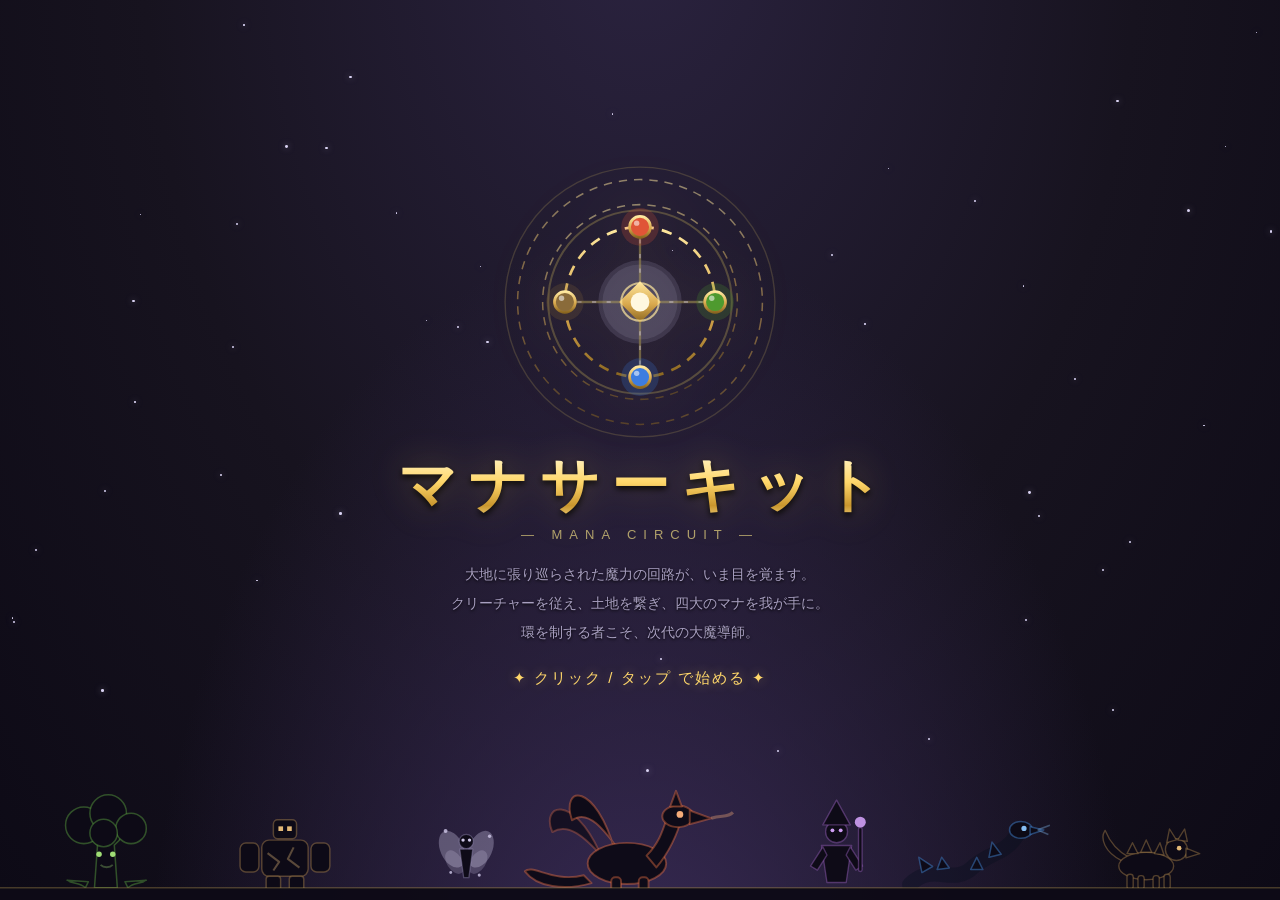
==== commit 4241cc48: "v32: デッキ構築の検索・重ね掛けの上限・盤面イベント - デッキ構築/シールド戦に検索フィルタ（名前・特性・相方・属性・タイプ・絆） - チート対策の上限4種: 相乗バフST/HP+60・通行料ブ" ====
--- a/index.html
+++ b/index.html
@@ -6,7 +6,7 @@
 <title>マナサーキット — カード×ボード対戦</title>
 <!-- ?v= はキャッシュ避け。スマホのブラウザは css/js を強く握り続けるため、
      更新したら必ずこの番号を上げること（上げないと端末に古い版が残り続ける） -->
-<link rel="stylesheet" href="css/style.css?v=31">
+<link rel="stylesheet" href="css/style.css?v=32">
 </head>
 <body>
 <header>
@@ -103,19 +103,19 @@
 <!-- ダイアログを一旦閉じて盤面/手札を確認しているときに表示する「選択に戻る」ボタン -->
 <button id="peek-restore" class="hidden">▲ 選択ウインドウに戻る</button>
 
-<script src="js/sfx.js?v=31"></script>
-<script src="js/bgm.js?v=31"></script>
-<script src="js/profile.js?v=31"></script>
-<script src="js/cards.js?v=31"></script>
-<script src="js/art.js?v=31"></script>
-<script src="js/stages.js?v=31"></script>
-<script src="js/chars.js?v=31"></script>
-<script src="js/weekly.js?v=31"></script>
-<script src="js/state.js?v=31"></script>
-<script src="js/battle.js?v=31"></script>
-<script src="js/ai.js?v=31"></script>
-<script src="js/ui.js?v=31"></script>
-<script src="js/collection.js?v=31"></script>
-<script src="js/main.js?v=31"></script>
+<script src="js/sfx.js?v=32"></script>
+<script src="js/bgm.js?v=32"></script>
+<script src="js/profile.js?v=32"></script>
+<script src="js/cards.js?v=32"></script>
+<script src="js/art.js?v=32"></script>
+<script src="js/stages.js?v=32"></script>
+<script src="js/chars.js?v=32"></script>
+<script src="js/weekly.js?v=32"></script>
+<script src="js/state.js?v=32"></script>
+<script src="js/battle.js?v=32"></script>
+<script src="js/ai.js?v=32"></script>
+<script src="js/ui.js?v=32"></script>
+<script src="js/collection.js?v=32"></script>
+<script src="js/main.js?v=32"></script>
 </body>
 </html>
--- a/css/style.css
+++ b/css/style.css
@@ -1069,6 +1069,25 @@
   height: 44vh; overflow-y: auto; background: #1c1728; border: 1px solid var(--border);
   border-radius: 8px; padding: 5px;
 }
+/* 🔎 カード検索フィルタ（v32・デッキ構築とシールド戦で共用） */
+.pool-filter {
+  display: flex; gap: 4px; flex-wrap: wrap; align-items: center; margin-bottom: 5px;
+}
+.pool-filter input[type=search], .pool-filter select {
+  background: #241d33; color: var(--text); border: 1px solid var(--border);
+  border-radius: 6px; padding: 4px 6px; font-size: 12px; font-family: inherit;
+}
+.pool-filter input[type=search] { flex: 1 1 130px; min-width: 110px; }
+.pool-filter select { max-width: 118px; }
+.pool-filter .pf-bondlabel {
+  display: inline-flex; align-items: center; gap: 3px; font-size: 12px; color: var(--gold);
+  cursor: pointer; white-space: nowrap;
+}
+.pool-filter .pf-pair { color: var(--gold); }
+.pi-bond { cursor: pointer; font-size: 12px; margin-left: 2px; filter: drop-shadow(0 0 2px #d8a93f); }
+.pi-bond:hover { transform: scale(1.2); }
+/* 検索フィルタのぶんプールが縦に窮屈になるので、深めの画面ではリストを少し伸ばす */
+@media (min-height: 760px) { .pool-list { height: 46vh; } }
 .pool-item, .deck-item {
   display: flex; align-items: center; gap: 5px; padding: 4px 7px; border-radius: 6px;
   font-size: 12px; cursor: pointer; border: 1px solid transparent;
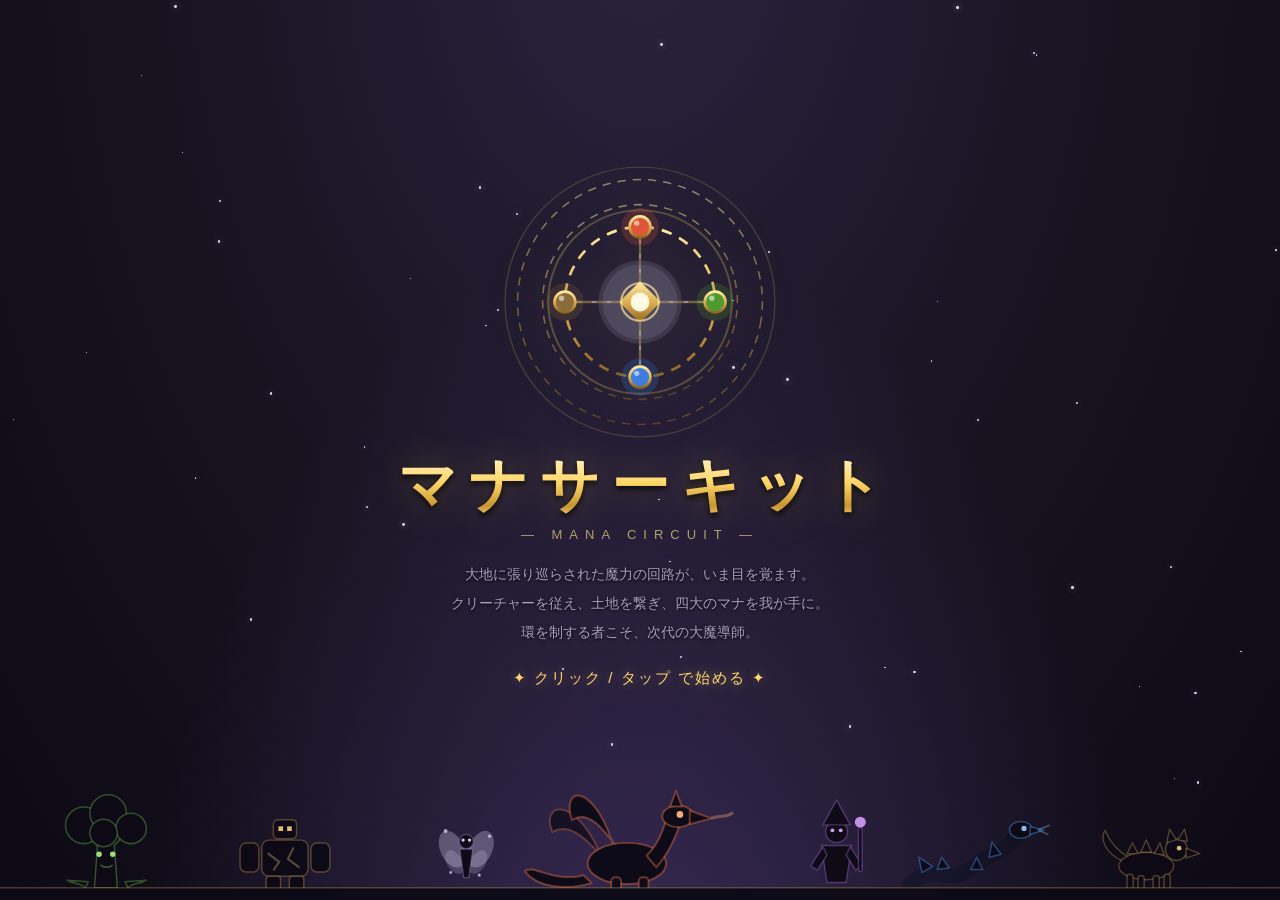
==== commit 7973cf1c: "v33: 戦型システム＝キャラ個性の再構築（16人→9人・戦型6種・属性相性+15） - 戦型6種（武人/商人/策士/城主/疾走/精霊使い）: デッキの中身とAIの判断の癖が変わる - キャラを9人に" ====
--- a/index.html
+++ b/index.html
@@ -1,4 +1,4 @@
-﻿<!DOCTYPE html>
+<!DOCTYPE html>
 <html lang="ja">
 <head>
 <meta charset="UTF-8">
@@ -6,7 +6,7 @@
 <title>マナサーキット — カード×ボード対戦</title>
 <!-- ?v= はキャッシュ避け。スマホのブラウザは css/js を強く握り続けるため、
      更新したら必ずこの番号を上げること（上げないと端末に古い版が残り続ける） -->
-<link rel="stylesheet" href="css/style.css?v=32">
+<link rel="stylesheet" href="css/style.css?v=33">
 </head>
 <body>
 <header>
@@ -103,19 +103,20 @@
 <!-- ダイアログを一旦閉じて盤面/手札を確認しているときに表示する「選択に戻る」ボタン -->
 <button id="peek-restore" class="hidden">▲ 選択ウインドウに戻る</button>
 
-<script src="js/sfx.js?v=32"></script>
-<script src="js/bgm.js?v=32"></script>
-<script src="js/profile.js?v=32"></script>
-<script src="js/cards.js?v=32"></script>
-<script src="js/art.js?v=32"></script>
-<script src="js/stages.js?v=32"></script>
-<script src="js/chars.js?v=32"></script>
-<script src="js/weekly.js?v=32"></script>
-<script src="js/state.js?v=32"></script>
-<script src="js/battle.js?v=32"></script>
-<script src="js/ai.js?v=32"></script>
-<script src="js/ui.js?v=32"></script>
-<script src="js/collection.js?v=32"></script>
-<script src="js/main.js?v=32"></script>
+<script src="js/sfx.js?v=33"></script>
+<script src="js/bgm.js?v=33"></script>
+<script src="js/profile.js?v=33"></script>
+<script src="js/cards.js?v=33"></script>
+<script src="js/styles.js?v=33"></script>
+<script src="js/art.js?v=33"></script>
+<script src="js/stages.js?v=33"></script>
+<script src="js/chars.js?v=33"></script>
+<script src="js/weekly.js?v=33"></script>
+<script src="js/state.js?v=33"></script>
+<script src="js/battle.js?v=33"></script>
+<script src="js/ai.js?v=33"></script>
+<script src="js/ui.js?v=33"></script>
+<script src="js/collection.js?v=33"></script>
+<script src="js/main.js?v=33"></script>
 </body>
 </html>
--- a/css/style.css
+++ b/css/style.css
@@ -822,6 +822,16 @@
 .sc-desc { color: var(--dim); font-size: 12.5px; line-height: 1.75; margin: 10px 0 0; }
 .sc-quote { color: var(--text); font-size: 12.5px; line-height: 1.7; margin: 6px 0 0; opacity: 0.85; }
 .sc-facts { margin-top: 10px; }
+/* 戦型（v33）: 出陣確認で相手の作戦・得意・弱点を公開する枠 */
+.sc-style {
+  margin: 10px 0 0; padding: 8px 10px;
+  border: 1px dashed var(--gold); border-radius: 8px;
+  background: rgba(255, 215, 106, 0.05);
+  font-size: 12.5px; line-height: 1.7;
+}
+.sc-style-head { color: var(--text); }
+.sc-style-row { color: var(--dim); }
+.sc-style-row.sc-weak { color: #ffd76a; }
 
 .stage-list {
   display: flex;
@@ -1700,6 +1710,10 @@
 .vs-title { font-size: 11.5px; letter-spacing: 1px; }
 .vs-name { font-size: 17px; font-weight: bold; margin: 1px 0 4px; }
 .vs-quote { font-size: 12.5px; color: var(--dim); line-height: 1.55; }
+/* 戦型（v33）: 口上でも手の内を公開する */
+.vs-style { margin-top: 6px; padding-top: 6px; border-top: 1px dashed rgba(255, 215, 106, 0.3); font-size: 12px; line-height: 1.6; color: var(--text); }
+.vs-style-row { color: var(--dim); }
+.vs-style-row.vs-weak { color: #ffd76a; }
 .vs-and { text-align: center; color: var(--gold); font-weight: bold; font-size: 13px; }
 .vs-stage { text-align: center; color: var(--dim); font-size: 12.5px; margin-top: 4px; }
 
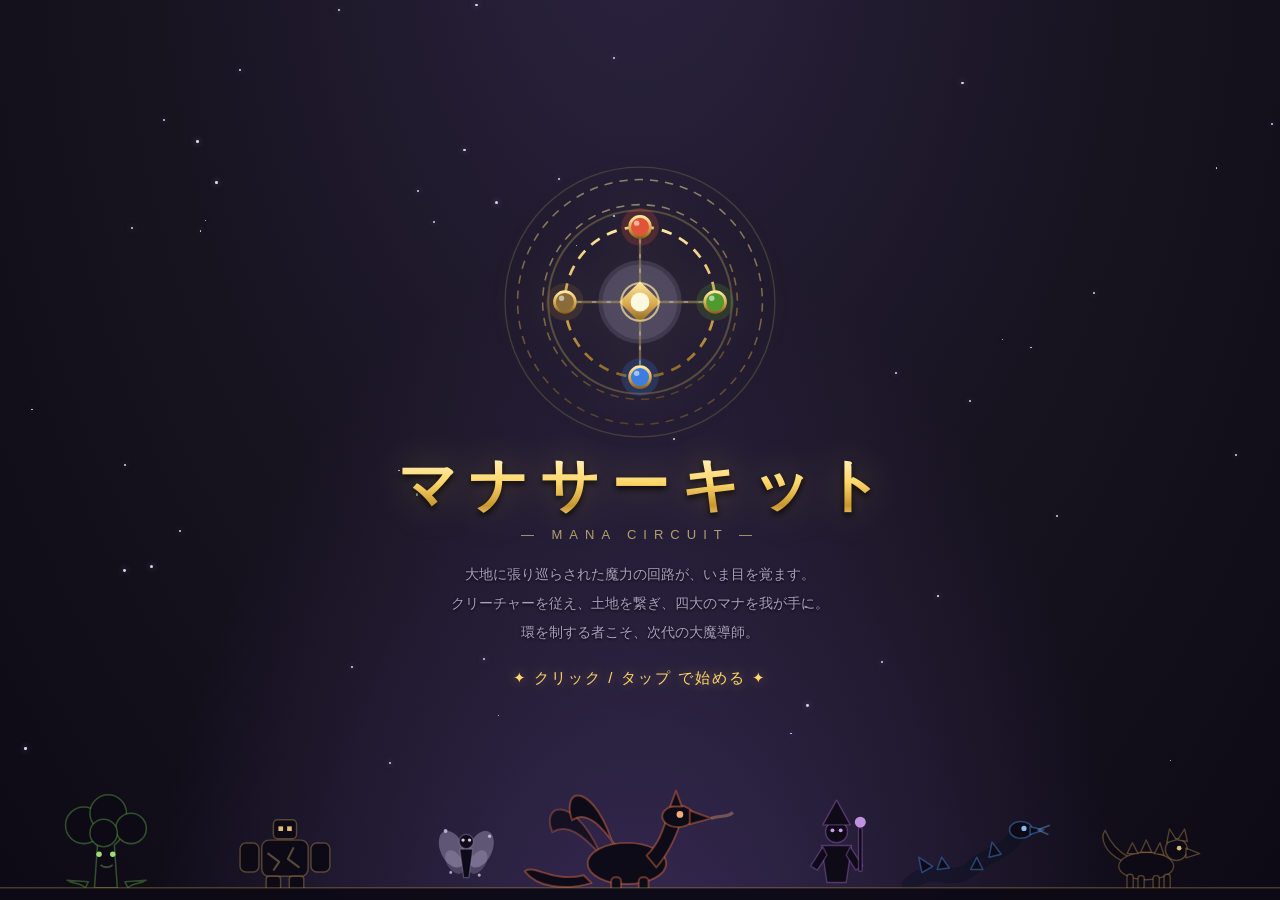
==== commit a602cb5f: "v34: 第三弾・追補第2「群像と一擲」61種＝トリオ絆・一点突破・戦型看板の拡充 - カード61種追加（set3: 70→131・全体406→467）。新能力ゼロ＝既存機構の組み合わせのみ - 🎺ト" ====
--- a/index.html
+++ b/index.html
@@ -6,7 +6,7 @@
 <title>マナサーキット — カード×ボード対戦</title>
 <!-- ?v= はキャッシュ避け。スマホのブラウザは css/js を強く握り続けるため、
      更新したら必ずこの番号を上げること（上げないと端末に古い版が残り続ける） -->
-<link rel="stylesheet" href="css/style.css?v=33">
+<link rel="stylesheet" href="css/style.css?v=34">
 </head>
 <body>
 <header>
@@ -103,20 +103,20 @@
 <!-- ダイアログを一旦閉じて盤面/手札を確認しているときに表示する「選択に戻る」ボタン -->
 <button id="peek-restore" class="hidden">▲ 選択ウインドウに戻る</button>
 
-<script src="js/sfx.js?v=33"></script>
-<script src="js/bgm.js?v=33"></script>
-<script src="js/profile.js?v=33"></script>
-<script src="js/cards.js?v=33"></script>
-<script src="js/styles.js?v=33"></script>
-<script src="js/art.js?v=33"></script>
-<script src="js/stages.js?v=33"></script>
-<script src="js/chars.js?v=33"></script>
-<script src="js/weekly.js?v=33"></script>
-<script src="js/state.js?v=33"></script>
-<script src="js/battle.js?v=33"></script>
-<script src="js/ai.js?v=33"></script>
-<script src="js/ui.js?v=33"></script>
-<script src="js/collection.js?v=33"></script>
-<script src="js/main.js?v=33"></script>
+<script src="js/sfx.js?v=34"></script>
+<script src="js/bgm.js?v=34"></script>
+<script src="js/profile.js?v=34"></script>
+<script src="js/cards.js?v=34"></script>
+<script src="js/styles.js?v=34"></script>
+<script src="js/art.js?v=34"></script>
+<script src="js/stages.js?v=34"></script>
+<script src="js/chars.js?v=34"></script>
+<script src="js/weekly.js?v=34"></script>
+<script src="js/state.js?v=34"></script>
+<script src="js/battle.js?v=34"></script>
+<script src="js/ai.js?v=34"></script>
+<script src="js/ui.js?v=34"></script>
+<script src="js/collection.js?v=34"></script>
+<script src="js/main.js?v=34"></script>
 </body>
 </html>
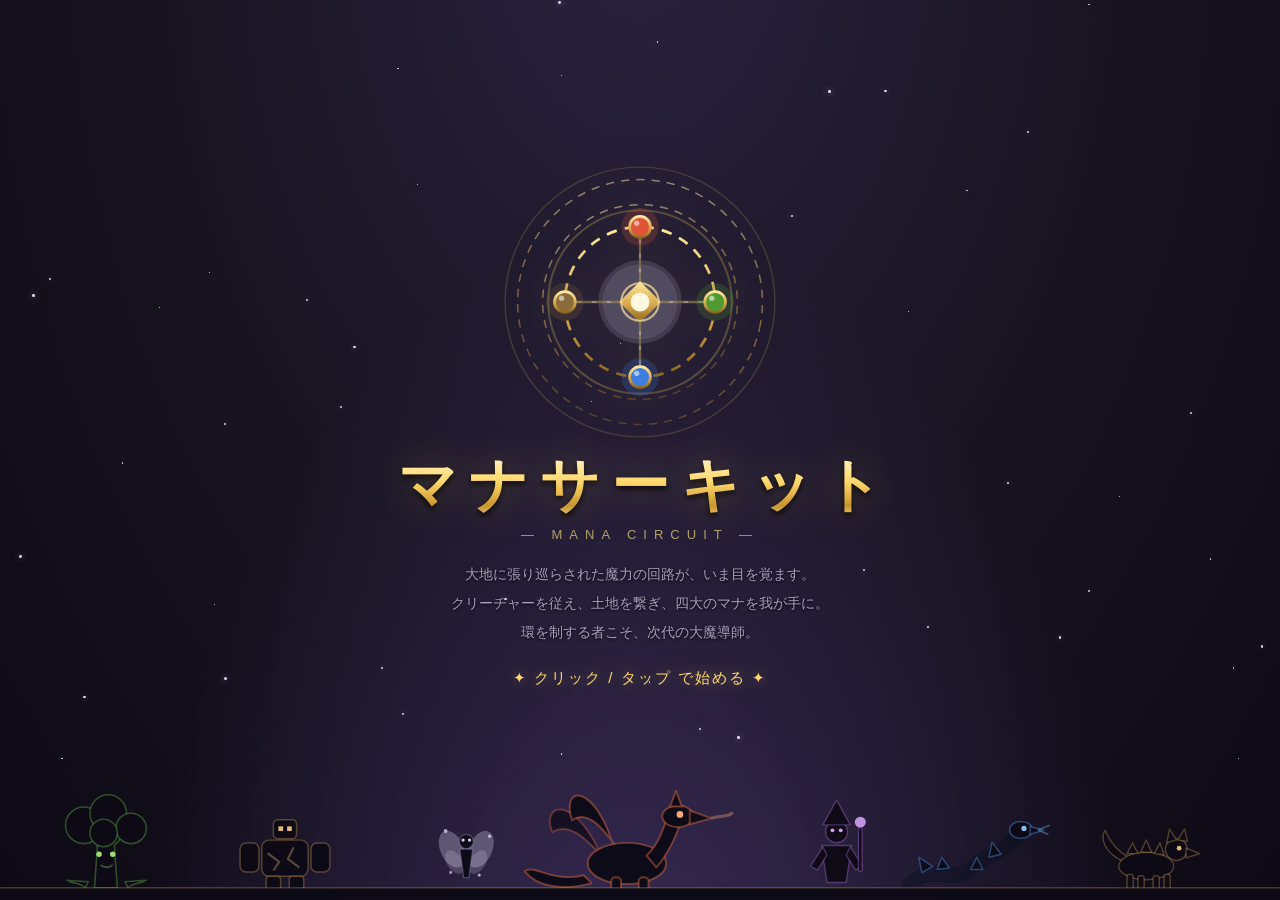
==== commit c9559879: "v35: ビジュアル＆UX大型アップデート（盤面の地形・バトル画面・カード刷新・🎯挑戦） ルール（勝利条件・通行料・バトルの計算・AI）は変えず、見た目・操作感・演出を全面刷新。  - UI/UX: " ====
--- a/index.html
+++ b/index.html
@@ -6,7 +6,7 @@
 <title>マナサーキット — カード×ボード対戦</title>
 <!-- ?v= はキャッシュ避け。スマホのブラウザは css/js を強く握り続けるため、
      更新したら必ずこの番号を上げること（上げないと端末に古い版が残り続ける） -->
-<link rel="stylesheet" href="css/style.css?v=34">
+<link rel="stylesheet" href="css/style.css?v=35">
 </head>
 <body>
 <header>
@@ -54,6 +54,9 @@
 <main>
   <div id="board-wrap">
     <div id="board-inner">
+      <!-- v35: 地形・道・領地の回路は真下に重ねた別のSVG（#board-bg）に描く。
+           地形の粒や回路の流れが動いても、マス目側（#board）を描き直さずに済む＝スマホの描画負荷対策 -->
+      <svg id="board-bg" viewBox="0 0 700 700" xmlns="http://www.w3.org/2000/svg" aria-hidden="true"></svg>
       <svg id="board" viewBox="0 0 700 700" xmlns="http://www.w3.org/2000/svg"></svg>
     </div>
   </div>
@@ -103,20 +106,22 @@
 <!-- ダイアログを一旦閉じて盤面/手札を確認しているときに表示する「選択に戻る」ボタン -->
 <button id="peek-restore" class="hidden">▲ 選択ウインドウに戻る</button>
 
-<script src="js/sfx.js?v=34"></script>
-<script src="js/bgm.js?v=34"></script>
-<script src="js/profile.js?v=34"></script>
-<script src="js/cards.js?v=34"></script>
-<script src="js/styles.js?v=34"></script>
-<script src="js/art.js?v=34"></script>
-<script src="js/stages.js?v=34"></script>
-<script src="js/chars.js?v=34"></script>
-<script src="js/weekly.js?v=34"></script>
-<script src="js/state.js?v=34"></script>
-<script src="js/battle.js?v=34"></script>
-<script src="js/ai.js?v=34"></script>
-<script src="js/ui.js?v=34"></script>
-<script src="js/collection.js?v=34"></script>
-<script src="js/main.js?v=34"></script>
+<script src="js/sfx.js?v=35"></script>
+<script src="js/bgm.js?v=35"></script>
+<script src="js/profile.js?v=35"></script>
+<script src="js/cards.js?v=35"></script>
+<script src="js/styles.js?v=35"></script>
+<script src="js/art.js?v=35"></script>
+<script src="js/scenery.js?v=35"></script>
+<script src="js/stages.js?v=35"></script>
+<script src="js/chars.js?v=35"></script>
+<script src="js/weekly.js?v=35"></script>
+<script src="js/state.js?v=35"></script>
+<script src="js/battle.js?v=35"></script>
+<script src="js/ai.js?v=35"></script>
+<script src="js/ui.js?v=35"></script>
+<script src="js/collection.js?v=35"></script>
+<script src="js/missions.js?v=35"></script>
+<script src="js/main.js?v=35"></script>
 </body>
 </html>
--- a/css/style.css
+++ b/css/style.css
@@ -208,6 +208,69 @@
   aspect-ratio: 1;
 }
 .tile rect { transition: stroke 0.2s; }
+/* v35: 地形・道・領地の回路は真下に重ねた別のSVG（#board-bg）。#board と同じ箱・同じ viewBox */
+#board-bg { position: absolute; inset: 0; width: 100%; height: 100%; display: block; pointer-events: none; }
+#board { position: relative; }
+.tile { cursor: pointer; }
+
+/* ---------- 盤面の表示密度（v35・LOD） ----------
+   マスの実寸が小さい（スマホの全体表示）ときは #board.lod-lo になり、細かい文字（.t-hi）を隠して
+   大きな通行料の札・大きな紋章（.t-lo）に切り替える。拡大すると詳細表示に戻る（ui.js updateBoardLod） */
+.t-lo { display: none; }
+.lod-lo .t-lo { display: inline; }
+.lod-lo .t-hi { display: none; }
+
+/* ---------- 盤面の地形の動き（v35・scenery.js） ---------- */
+.amb { transform-box: fill-box; }
+.amb-rise { animation: amb-rise linear infinite; }
+@keyframes amb-rise {
+  0%   { transform: translate(0, 12px); opacity: 0; }
+  15%  { opacity: 0.9; }
+  85%  { opacity: 0.6; }
+  100% { transform: translate(8px, -95px); opacity: 0; }
+}
+.amb-drift { animation: amb-drift ease-in-out infinite alternate; }
+@keyframes amb-drift {
+  0%   { transform: translate(-14px, 8px); opacity: 0.15; }
+  50%  { opacity: 0.95; }
+  100% { transform: translate(16px, -10px); opacity: 0.2; }
+}
+.amb-twinkle { animation: amb-twinkle ease-in-out infinite; }
+@keyframes amb-twinkle { 0%, 100% { opacity: 0.08; } 50% { opacity: 0.95; } }
+.amb-flash { animation: amb-flash linear infinite; opacity: 0; }
+@keyframes amb-flash {
+  0%, 88%, 100% { opacity: 0; }
+  89%   { opacity: 0.95; }
+  90.5% { opacity: 0.15; }
+  92%   { opacity: 0.85; }
+  95%   { opacity: 0; }
+}
+.amb-flicker { transform-origin: center bottom; animation: amb-flicker ease-in-out infinite alternate; }
+@keyframes amb-flicker { 0% { opacity: 0.55; transform: scaleY(0.88); } 100% { opacity: 1; transform: scaleY(1.12); } }
+.amb-spin { transform-box: fill-box; transform-origin: center; animation: amb-spin linear infinite; }
+.amb-spin.rev { animation-direction: reverse; }
+@keyframes amb-spin { to { transform: rotate(360deg); } }
+.wind { animation: wind-flow 4.5s linear infinite; }
+@keyframes wind-flow { to { stroke-dashoffset: -156; } }
+/* 🔗 領地の回路（隣り合う自領どうしの道が所有者の色で灯り、光が流れる） */
+.lk-flow { stroke-opacity: 0.9; animation: lk-flow 1.1s linear infinite; }
+@keyframes lk-flow { to { stroke-dashoffset: -28; } }
+
+/* ---------- 盤面の演出（v35・ui.js fxFloat / fxRing） ---------- */
+.fx-float { transform-box: fill-box; transform-origin: center; animation: fx-float 1.45s cubic-bezier(0.2, 0.8, 0.3, 1) both; }
+@keyframes fx-float {
+  0%   { transform: translateY(10px) scale(0.5); opacity: 0; }
+  14%  { transform: translateY(0) scale(1.2); opacity: 1; }
+  26%  { transform: translateY(-2px) scale(1); }
+  72%  { opacity: 1; }
+  100% { transform: translateY(-40px) scale(1); opacity: 0; }
+}
+.fx-ring { transform-box: fill-box; transform-origin: center; animation: fx-ring 0.9s ease-out both; }
+.fx-ring2 { animation-duration: 0.6s; }
+@keyframes fx-ring { 0% { transform: scale(0.5); opacity: 0.95; } 100% { transform: scale(1.75); opacity: 0; } }
+@media (prefers-reduced-motion: reduce) {
+  .amb, .amb-spin, .wind, .lk-flow { animation: none !important; }
+}
 
 /* ============================================================
    下段（v27）— 手札 ＋ 操作ドック（ダイス）
@@ -482,121 +545,184 @@
 .hand-arrow:hover { border-color: var(--gold); }
 .hand-arrow:disabled { opacity: 0.25; cursor: default; }
 
+/* ============================================================
+   カード（v35 刷新）— 属性色のグラデーション額縁＋アート窓＋名札＋宝石バッジ
+   ------------------------------------------------------------
+   v34までは「暗い地に細い縁取り」で、属性やレア度の差が縁の色くらいしか無かった。
+   v35では ①額縁そのものを属性色のグラデーションにし（--cb1〜3）②アート窓を大きく（比率12:7）
+   ③名札をアートの下端に重ね ④ST/HPを剣と盾の宝石バッジに（左下=攻撃・右下=体力）した。
+   高さは中身で決まる（アート窓は aspect-ratio）＝手札・ダイアログ・詳細のどのサイズでも崩れない。
+   ============================================================ */
 /* 手札のカードは少し小ぶりにして下段の高さを抑える（そのぶん盤面が広くなる）。
    ダイアログ・アルバム・カード詳細のカードは従来サイズのまま */
 #hand .card { width: 112px; font-size: 11.5px; }
-#hand .c-art { height: 56px; }
-#hand .c-elem { top: 43px; }
-#hand .c-name { font-size: 11.5px; }
-#hand .c-desc { font-size: 10.5px; }
-
-/* カード = 額縁＋アート窓＋コスト宝珠＋魔力の光沢。属性色の縁取りとレア度の輝きで差をつける */
+#hand .c-name { font-size: 11px; }
+#hand .c-desc { font-size: 10px; }
+
 .card {
+  /* 地色（上→下）と額縁（明→属性色→暗）。種類ごとに下で上書きする */
+  --cf1: #2c2740; --cf2: #16121f;
+  --cb1: #f2efff; --cb2: #9d97b5; --cb3: #403a58;
   width: 128px;
-  background: linear-gradient(180deg, #3a3153, #241e33);
-  border: 1.5px solid var(--border);
-  border-radius: 10px;
-  padding: 5px 6px 6px;
+  position: relative;
+  display: flex;
+  flex-direction: column;
+  padding: 4px 4px 5px;
+  border: 2px solid transparent;
+  border-radius: 11px;
+  background:
+    radial-gradient(ellipse at 50% 0%, #ffffff10, transparent 60%) padding-box,
+    linear-gradient(180deg, var(--cf1), var(--cf2)) padding-box,
+    linear-gradient(150deg, var(--cb1) 0%, var(--cb2) 36%, var(--cb3) 100%) border-box;
   font-size: 12px;
-  transition: all 0.15s;
-  position: relative;
-  overflow: hidden; /* 光沢スイープをカード内に収める */
-  box-shadow: 0 3px 10px #0007;
-}
-/* 内側の細い額縁線 */
+  overflow: hidden; /* 光沢スイープ・ホロ箔をカード内に収める */
+  box-shadow: 0 4px 12px #000a;
+  transition: transform 0.15s, box-shadow 0.15s, filter 0.15s;
+}
+/* 内側の細い額縁線（金属の縁の照り返し） */
 .card::before {
   content: "";
   position: absolute;
-  inset: 2px;
-  border: 1px solid #ffffff14;
-  border-radius: 8px;
+  inset: 1px;
+  border: 1px solid #ffffff17;
+  border-radius: 9px;
   pointer-events: none;
   z-index: 3;
 }
-.card.el-fire  { border-color: #e05537aa; }
-.card.el-wood  { border-color: #4e9a2faa; }
-.card.el-water { border-color: #3d7de0aa; }
-.card.el-earth { border-color: #8a6b3aaa; }
-.card.el-neutral { border-color: #9d97b5aa; } /* 無属性（v13） */
-.card.spell    { border-color: #b06fd6aa; }
-.card.item     { border-color: #c9a755aa; }
-.card.disabled { opacity: 0.38; pointer-events: none; } /* コスト不足カードはクリック自体を無効化（魔力不足での召喚防止） */
+.card.el-fire    { --cf1: #3d1d16; --cf2: #1c0f0c; --cb1: #ffd8c0; --cb2: #e05537; --cb3: #5a1a0e; }
+.card.el-wood    { --cf1: #1f3519; --cf2: #0f1a0c; --cb1: #dcf5c0; --cb2: #4e9a2f; --cb3: #1a3a10; }
+.card.el-earth   { --cf1: #35291b; --cf2: #1a130c; --cb1: #f5dcae; --cb2: #a8803e; --cb3: #453012; }
+.card.el-water   { --cf1: #172b47; --cf2: #0c1525; --cb1: #cfe6ff; --cb2: #3d7de0; --cb3: #142f60; }
+.card.el-neutral { --cf1: #2c2740; --cf2: #16121f; --cb1: #f2efff; --cb2: #9d97b5; --cb3: #403a58; }
+.card.spell      { --cf1: #2d1a3e; --cf2: #160d20; --cb1: #f3dcff; --cb2: #b06fd6; --cb3: #3f1c5c; }
+.card.item       { --cf1: #342912; --cf2: #19130a; --cb1: #fff2c0; --cb2: #c9a755; --cb3: #54400f; }
+.card.disabled { opacity: 0.38; pointer-events: none; filter: saturate(0.5); } /* コスト不足カードはクリック自体を無効化（魔力不足での召喚防止） */
 .card.selectable, .card.castable { cursor: pointer; }
 .card.selectable:hover, .card.castable:hover {
   transform: translateY(-4px);
-  border-color: var(--gold);
-  box-shadow: 0 6px 16px #000a, 0 0 10px #ffd76a44;
-}
-.card.castable { box-shadow: 0 0 10px #b06fd666; }
-
-/* アート窓（クリーチャーの造形が描かれる） */
+  box-shadow: 0 8px 18px #000b, 0 0 14px #ffd76a66;
+}
+/* 使えるスペル: 金色の脈動（手札の中で「押せる」ことが遠目にも分かる） */
+.card.castable { animation: castable-pulse 1.6s ease-in-out infinite; }
+@keyframes castable-pulse {
+  0%, 100% { box-shadow: 0 4px 12px #000a, 0 0 6px #d9a6ff55; }
+  50%      { box-shadow: 0 4px 12px #000a, 0 0 16px #ffd76acc; }
+}
+
+/* アート窓（比率12:7＝cardArtSVG の 120×70 と一致。幅に追随して高さが決まる） */
 .c-art {
-  height: 64px;
-  border-radius: 7px;
+  position: relative;
+  aspect-ratio: 12 / 7;
+  flex: none;
+  border-radius: 7px 7px 3px 3px;
   overflow: hidden;
-  border: 1px solid #00000066;
-  box-shadow: inset 0 0 10px #0008;
+  border: 1px solid #000c;
+  box-shadow: inset 0 0 12px #000a, 0 0 0 1px #ffffff12;
 }
 .c-art svg { display: block; width: 100%; height: 100%; }
-/* コスト宝珠（アート左上に重なる） */
+/* 属性・種別の紋章（アートの右上の丸いバッジ） */
+.c-elem {
+  position: absolute;
+  top: 3px;
+  right: 3px;
+  z-index: 2;
+  width: 19px;
+  height: 19px;
+  display: flex;
+  align-items: center;
+  justify-content: center;
+  font-size: 11px;
+  line-height: 1;
+  border-radius: 50%;
+  background: radial-gradient(circle at 40% 35%, #3a3150, #0d0a14);
+  border: 1px solid var(--cb2);
+  box-shadow: 0 1px 4px #000c;
+}
+/* コスト宝珠（左上に重なる） */
 .c-cost {
   position: absolute;
-  top: 4px;
-  left: 4px;
-  z-index: 2;
-  width: 25px;
-  height: 25px;
+  top: 2px;
+  left: 2px;
+  z-index: 4;
+  width: 26px;
+  height: 26px;
   display: flex;
   align-items: center;
   justify-content: center;
   border-radius: 50%;
-  background: radial-gradient(circle at 35% 30%, #ffe9a0, #c9962e 65%, #8a6620);
-  color: #241a05;
+  background: radial-gradient(circle at 35% 30%, #fff4c8, #e0b04a 45%, #8a6620 90%);
+  color: #2a1c02;
+  font-weight: 900;
+  font-size: 11px;
+  letter-spacing: -0.5px;
+  border: 1.5px solid #5a420c;
+  box-shadow: 0 2px 5px #000c, 0 0 8px #ffd76a55, inset 0 -2px 3px #0004;
+}
+/* 名札（アートの下端に重ねる金属のプレート） */
+.c-name {
+  position: relative;
+  z-index: 3;
+  margin: -8px 3px 3px;
+  padding: 2px 4px;
   font-weight: bold;
-  font-size: 11px;
-  border: 1px solid #6b520f;
-  box-shadow: 0 1px 4px #000a, 0 0 6px #ffd76a44;
-}
-/* 属性・種別の小さな紋章（アート右下） */
-.c-elem {
-  position: absolute;
-  top: 50px;
-  right: 6px;
-  z-index: 2;
-  font-size: 12px;
-  filter: drop-shadow(0 1px 2px #000);
-}
-.c-name {
-  font-weight: bold;
-  margin: 4px 0 2px;
-  font-size: 12px;
+  font-size: 11.5px;
+  line-height: 1.35;
   text-align: center;
   white-space: nowrap;
   overflow: hidden;
   text-overflow: ellipsis;
-  background: linear-gradient(90deg, transparent, #00000055 20%, #00000055 80%, transparent);
-  border-radius: 4px;
-  padding: 1px 2px;
-}
-.c-stats { display: flex; justify-content: space-around; font-weight: bold; font-size: 12px; }
-.c-st { color: #ffb08a; }
-.c-hp { color: #8ee0a0; }
-.c-desc { color: var(--dim); font-size: 10.5px; line-height: 1.4; min-height: 44px; }
-.c-ab { min-height: 16px; text-align: center; }
+  color: #fff;
+  text-shadow: 0 1px 2px #000;
+  background: linear-gradient(180deg, #2e2740, #120e1a);
+  border: 1px solid var(--cb2);
+  border-radius: 6px;
+  box-shadow: 0 2px 6px #000b, inset 0 1px 0 #ffffff22;
+}
+.c-body { flex: 1; display: flex; flex-direction: column; min-height: 0; }
+/* ST（剣）／HP（盾）の宝石バッジ。下端に固定＝能力の数が違っても位置が揃う */
+.c-stats { display: flex; justify-content: space-between; align-items: center; margin-top: auto; gap: 4px; }
+.c-st, .c-hp {
+  display: inline-flex;
+  align-items: baseline;
+  gap: 2px;
+  font-weight: 900;
+  font-size: 13px;
+  line-height: 1;
+  padding: 3px 6px 3px 5px;
+  border-radius: 8px;
+  color: #fff;
+  text-shadow: 0 1px 2px #000;
+  box-shadow: 0 2px 4px #000a, inset 0 1px 0 #ffffff33;
+}
+.c-st { background: linear-gradient(180deg, #d0582e, #6e2210); border: 1px solid #ffa47a; }
+.c-hp { background: linear-gradient(180deg, #34955a, #144a24); border: 1px solid #9ee8b0; }
+.c-st small, .c-hp small { font-size: 7.5px; font-weight: bold; opacity: 0.85; letter-spacing: 0.3px; }
+.c-desc {
+  color: #d8d1ea;
+  font-size: 10.5px;
+  line-height: 1.45;
+  min-height: 44px;
+  padding: 4px 5px 11px;
+  background: #00000055;
+  border: 1px solid #ffffff10;
+  border-radius: 6px;
+}
+.c-ab { min-height: 16px; text-align: center; margin: 0 0 4px; line-height: 1.2; }
 .ab {
   display: inline-block;
   background: #4a2a5a;
-  color: #e0b0ff;
-  border-radius: 4px;
+  color: #e8c4ff;
+  border: 1px solid #7a4a94;
+  border-radius: 5px;
   padding: 0 5px;
-  font-size: 10.5px;
-  margin-right: 3px;
-  margin-top: 3px;
+  font-size: 10px;
+  margin: 2px 1px 0;
 }
 /* 🤝絆（v31）: 相方が自領にいるときだけ働く条件つき効果。成立していれば .lit で金色に灯る */
-.ab.bond { background: #2a3a4a; color: #9ad8ff; }
+.ab.bond { background: #1f3346; color: #9ad8ff; border-color: #3f6c8f; }
 .ab.bond.lit {
   background: linear-gradient(180deg, #ffe9a0, #d9a94e);
+  border-color: #fff2c0;
   color: #241a05; font-weight: bold;
   box-shadow: 0 0 8px #ffd76a88;
 }
@@ -621,27 +747,44 @@
 }
 
 /* ---------- レア度 ---------- */
+/* 星はカード下端の中央（クリーチャーなら ST と HP のバッジの間）に置く */
 .c-rarity {
   position: absolute;
-  top: 4px;
-  right: 5px;
-  z-index: 2;
-  font-size: 9px;
+  bottom: 4px;
+  left: 50%;
+  transform: translateX(-50%);
+  z-index: 3;
+  font-size: 8.5px;
   letter-spacing: -1.5px;
   white-space: nowrap;
   pointer-events: none;
-  filter: drop-shadow(0 1px 2px #000);
-}
-.card.rar-rare { box-shadow: 0 3px 10px #0007, 0 0 10px #4da3ff44; }
+  filter: drop-shadow(0 1px 1px #000) drop-shadow(0 0 2px #000);
+}
+.card.rar-rare::before { border-color: #cfe6ff55; }
+.card.rar-rare { box-shadow: 0 4px 12px #000a, 0 0 10px #4da3ff44; }
+.card.rar-legendary::before { border-color: #ffe9a0aa; }
 .card.rar-legendary {
-  border-color: #ffb14d;
-  box-shadow: 0 3px 10px #0007, 0 0 14px #ffb14d55;
+  box-shadow: 0 4px 12px #000a, 0 0 14px #ffb14d55;
   animation: legend-glow 2.4s ease-in-out infinite;
 }
 @keyframes legend-glow {
-  0%, 100% { box-shadow: 0 3px 10px #0007, 0 0 10px #ffb14d44; }
-  50%      { box-shadow: 0 3px 10px #0007, 0 0 20px #ffb14d77; }
-}
+  0%, 100% { box-shadow: 0 4px 12px #000a, 0 0 10px #ffb14d44; }
+  50%      { box-shadow: 0 4px 12px #000a, 0 0 22px #ffb14d88; }
+}
+/* レジェンドのホロ箔（虹色がゆっくり流れる） */
+.c-foil {
+  position: absolute;
+  inset: 0;
+  z-index: 2;
+  pointer-events: none;
+  /* 虹の帯が斜めに流れる。overlay 合成＝地の色を洗い流さず、光の当たった所だけ虹色に照り返す */
+  background: linear-gradient(115deg, transparent 20%, #ff7a7a55 32%, #ffe07a66 40%, #8ef0a055 48%, #7ab8ff66 56%, #d9a6ff55 64%, transparent 76%);
+  background-size: 300% 100%;
+  mix-blend-mode: overlay;
+  opacity: 0.85;
+  animation: card-foil 7s linear infinite;
+}
+@keyframes card-foil { 0% { background-position: 120% 0; } 100% { background-position: -180% 0; } }
 .at-rarity { position: absolute; top: 2px; left: 4px; font-size: 8px; letter-spacing: -1.5px; z-index: 2; }
 .album-tile.rar-rare { border-color: #4da3ff66; }
 .album-tile.rar-legendary { border-color: #ffb14d77; box-shadow: 0 0 8px #ffb14d33; }
@@ -841,7 +984,66 @@
   max-height: 52vh;
   overflow-y: auto;
 }
+/* v35: ホーム画面のタブ（🗺遠征 / ⚔対戦モード / 🃏カード / ⚙設定）と機能タイル */
+.hub-tabs {
+  display: grid;
+  grid-template-columns: repeat(4, minmax(0, 1fr));
+  gap: 4px;
+  margin-bottom: 8px;
+  padding: 3px;
+  background: #0d0a16aa;
+  border: 1px solid var(--border);
+  border-radius: 12px;
+}
+.hub-tab {
+  display: flex; align-items: center; justify-content: center; gap: 5px;
+  padding: 8px 4px; min-height: 40px;
+  font-family: inherit; font-size: 13px; font-weight: bold; color: var(--dim);
+  background: transparent; border: 1px solid transparent; border-radius: 9px; cursor: pointer;
+  transition: all 0.15s; white-space: nowrap;
+}
+.hub-tab:hover { color: var(--gold); }
+.hub-tab.on {
+  color: #241a05;
+  background: linear-gradient(180deg, #ffe9a0, #d9a94e);
+  border-color: #fff2c0;
+  box-shadow: 0 2px 10px #ffd76a44;
+}
+.hub-list, .hub-grid { height: min(54vh, 540px); max-height: none; overflow-y: auto; overscroll-behavior-y: contain; margin-bottom: 4px; }
+.hub-grid { display: grid; grid-template-columns: repeat(2, minmax(0, 1fr)); gap: 8px; align-content: start; padding: 2px; }
+.hub-tile {
+  position: relative;
+  display: flex; align-items: center; gap: 10px;
+  text-align: left; padding: 12px 12px; min-height: 64px;
+  font-family: inherit; color: var(--text);
+  background: linear-gradient(180deg, #2e2742, #221c31);
+  border: 1px solid var(--border); border-radius: 12px; cursor: pointer;
+  transition: all 0.15s;
+}
+.hub-tile:hover { border-color: var(--gold); box-shadow: 0 0 12px #ffd76a22; transform: translateY(-1px); }
+.ht-icon {
+  flex: none; width: 40px; height: 40px; display: flex; align-items: center; justify-content: center;
+  font-size: 20px; border-radius: 50%;
+  background: radial-gradient(circle at 35% 28%, #4a3f68, #241e33 72%);
+  border: 1px solid #ffd76a44; box-shadow: inset 0 0 8px #000a;
+}
+.ht-main { min-width: 0; display: flex; flex-direction: column; gap: 2px; }
+.ht-main b { font-size: 14px; color: var(--text); }
+.ht-main small { font-size: 11px; color: var(--dim); line-height: 1.4; }
+.ht-badge {
+  position: absolute; top: 6px; right: 8px; font-size: 10.5px; font-weight: bold;
+  padding: 0 6px; border-radius: 8px; color: var(--dim); border: 1px solid var(--border); background: #17131f;
+}
+.ht-badge.on { color: #241a05; background: linear-gradient(180deg, #ffe9a0, #ffd76a); border-color: #ffd76a; }
+@media (max-width: 700px) {
+  .ss-flavor.hub-flavor { display: none; } /* ホームでは口上を畳んでタブと一覧に場所を譲る */
+  .hub-grid { grid-template-columns: minmax(0, 1fr); }
+  .hub-tab { font-size: 12px; padding: 7px 2px; gap: 3px; }
+  .hub-list, .hub-grid { height: min(52vh, 480px); }
+}
+
 .stage-btn {
+  flex-shrink: 0; /* v35: 一覧が縦に詰まって行が潰れる（スマホで文字が重なる）のを防ぐ */
   display: flex;
   align-items: center;
   gap: 12px;
@@ -906,35 +1108,6 @@
 .st-star { font-size: 16px; width: 22px; text-align: center; filter: drop-shadow(0 0 6px #ffd76a88); }
 .stage-btn.diff-current { border-color: var(--gold); background: #332b48; box-shadow: 0 0 10px #ffd76a33; }
 
-/* ---------- バトル演出 ---------- */
-.battle-arena {
-  display: flex;
-  align-items: center;
-  justify-content: center;
-  gap: 18px;
-  margin: 10px 0 14px;
-}
-.fighter { text-align: center; }
-.f-side { font-size: 12px; color: var(--dim); margin-bottom: 6px; font-weight: bold; }
-.fighter.att .f-side { color: #ff9a7a; }
-.fighter.def .f-side { color: #7ab8ff; }
-.f-mods { margin-top: 6px; min-height: 20px; }
-.f-mod {
-  display: inline-block;
-  background: #3a3050;
-  border: 1px solid var(--border);
-  border-radius: 6px;
-  padding: 1px 7px;
-  font-size: 11px;
-  color: var(--gold);
-  margin: 2px;
-}
-.vs {
-  font-size: 26px;
-  font-weight: bold;
-  color: var(--gold);
-  text-shadow: 0 0 12px #ffd76a66;
-}
 /* ---------- 属性相性の視覚表示（v22） ---------- */
 .f-mod.f-adv { background: #1e3a24; border-color: #57c26a; color: #8ee0a0; font-weight: bold; }
 .f-mod.f-dis { background: #3a1e1e; border-color: #e05537; color: #ff9a8a; font-weight: bold; }
@@ -975,14 +1148,15 @@
 /* ---------- 使用条件つきカードの帯（v31） ----------
    ⚒逆転（劣勢のときだけ）／⚔決戦（決戦の刻だけ）のカードは、条件を説明文の中に埋めるだけでは
    「いつ使えるのか分からない」ままだった。手札の上に帯を出し、条件を満たしていれば光らせる。 */
+/* v35: 帯はアート窓の中（名札のすぐ上）に置く＝カードの大きさが変わっても位置がずれない */
 .c-gate {
-  position: absolute; left: 0; right: 0; top: 46px; z-index: 3;
+  position: absolute; left: 0; right: 0; bottom: 8px; z-index: 2;
   text-align: center; font-size: 9.5px; font-weight: bold; letter-spacing: 0.5px;
   padding: 1px 0; pointer-events: none;
 }
 .c-gate.on  { background: linear-gradient(90deg, #7a5a0088, #ffd76a, #7a5a0088); color: #241a05; }
 .c-gate.off { background: #0b0812cc; color: #8d86a3; }
-.card.gate-on  { border-color: #ffd76a; box-shadow: 0 3px 10px #0007, 0 0 14px #ffd76a66; }
+.card.gate-on  { --cb1: #fff6d0; --cb2: #ffd76a; box-shadow: 0 4px 12px #000a, 0 0 14px #ffd76a77; }
 .card.gate-off .c-art { filter: grayscale(0.55) brightness(0.72); }
 /* カード詳細ポップアップの「いま使えるか」 */
 .cd-gate { display: inline-block; margin-top: 3px; font-weight: bold; }
@@ -1152,16 +1326,15 @@
   display: flex;
   flex-direction: column;
 }
-.card.fixed .c-art { height: 70px; flex: none; }
-.card.fixed .c-elem { top: 56px; }
 .card.fixed .c-body {
   flex: 1;
   min-height: 0;
   display: flex;
   flex-direction: column;
-  justify-content: center;
+  justify-content: flex-end;
   overflow: hidden;
 }
+.card.fixed .c-ab { overflow: hidden; }
 /* 長いスペル説明は4行で省略（全文はアルバム・手札・ダイアログで読める） */
 .card.fixed .c-desc {
   min-height: 0;
@@ -1294,75 +1467,298 @@
   100% { box-shadow: 0 0 40px 26px #ffb14d00; }
 }
 
-/* ---------- バトルカットイン（フルスクリーン・スキップ可） ---------- */
+/* ---------- バトルカットイン（v35 刷新・フルスクリーン・スキップ可） ----------
+   土地の属性で闘技場の空気（背景の光）が変わり、両者の下に ST と HPバー（被弾で白い残像が遅れて縮む）。
+   攻撃は 突進→斬撃（魔法は光弾）→被弾の揺れ＋ダメージ数字、会心は画面が金に光って揺れる。
+   決着は中央の大見出し（制圧！／防衛成功！／撤退…）。動きは ui.js の _battleEvent が付け外しする */
 #battle-cutin {
+  --land: #b9a3ff;
   position: fixed;
   inset: 0;
   z-index: 120;
   display: flex;
   align-items: center;
   justify-content: center;
-  background: radial-gradient(ellipse at center, #100c1cd8, #05030aee 75%);
+  background: radial-gradient(ellipse at center, #100c1cf2, #05030afa 75%); /* color-mix 非対応の端末向けの下地 */
+  background:
+    radial-gradient(ellipse at 50% 58%, color-mix(in srgb, var(--land) 22%, transparent), transparent 60%),
+    radial-gradient(ellipse at center, #100c1cf2, #05030afa 75%);
   overflow: hidden;
-}
+  padding: 10px;
+}
+#battle-cutin.bc-land-fire  { --land: #ff6a3a; }
+#battle-cutin.bc-land-wood  { --land: #6cc24a; }
+#battle-cutin.bc-land-earth { --land: #c89a55; }
+#battle-cutin.bc-land-water { --land: #4da3ff; }
 #battle-cutin.bc-out { transition: opacity 0.3s; opacity: 0; }
 /* 集中線（斜めのスピードライン） */
 #battle-cutin::before {
   content: "";
   position: absolute;
   inset: -50%;
-  background: repeating-linear-gradient(105deg, transparent 0 42px, #ffd76a09 42px 46px, transparent 46px 90px, #ffffff06 90px 93px);
+  background: repeating-linear-gradient(105deg, transparent 0 42px, #ffd76a0a 42px 46px, transparent 46px 90px, #ffffff07 90px 93px);
   animation: bc-lines 0.9s linear infinite;
   pointer-events: none;
 }
+/* 足元の闘技場（楕円の光の床） */
+#battle-cutin::after {
+  content: "";
+  position: absolute;
+  left: 50%;
+  top: 56%;
+  width: min(120vw, 900px);
+  height: 220px;
+  transform: translate(-50%, -20%);
+  border-radius: 50%;
+  background: radial-gradient(ellipse at center, #ffffff10, transparent 70%);
+  background: radial-gradient(ellipse at center, color-mix(in srgb, var(--land) 26%, transparent), transparent 70%);
+  border: 1px solid color-mix(in srgb, var(--land) 30%, transparent);
+  pointer-events: none;
+}
 @keyframes bc-lines { from { transform: translateX(0); } to { transform: translateX(133px); } }
-.bc-inner { width: min(94vw, 720px); position: relative; z-index: 1; }
+.bc-inner { width: min(96vw, 760px); max-height: 100%; position: relative; z-index: 1; display: flex; flex-direction: column; }
 .bc-title {
   text-align: center;
   color: var(--gold);
   font-size: 22px;
   letter-spacing: 3px;
   text-shadow: 0 0 16px #ffd76a66, 0 2px 6px #000;
-  margin-bottom: 10px;
+  margin-bottom: 6px;
   animation: bc-title-in 0.4s ease backwards;
 }
-.bc-title small { font-size: 13px; color: var(--dim); letter-spacing: 1px; }
+.bc-title-main { font-weight: 900; font-style: italic; letter-spacing: 5px; }
+.bc-title small { font-size: 13px; color: var(--dim); letter-spacing: 1px; margin-left: 6px; font-style: normal; }
 @keyframes bc-title-in { from { transform: translateY(-30px); opacity: 0; } to { transform: none; opacity: 1; } }
+
+/* 闘技場（左右の戦士＋中央のVS＋決着の大見出し） */
+.battle-arena {
+  position: relative;
+  display: flex;
+  align-items: flex-start;
+  justify-content: center;
+  gap: 14px;
+  margin: 6px 0 10px;
+}
+.fighter { position: relative; text-align: center; flex: 0 1 190px; min-width: 0; }
+.fighter .card { width: 150px; margin: 0 auto; }
+.f-card { position: relative; display: inline-block; }
+.f-side {
+  font-size: 12px; color: var(--dim); margin-bottom: 5px; font-weight: bold;
+  display: flex; align-items: center; justify-content: center; gap: 6px; white-space: nowrap;
+}
+.bc-att .f-side { color: #ffb08a; }
+.bc-def .f-side { color: #9ad0ff; }
+.f-owner {
+  color: var(--pc, #fff); max-width: 100px; overflow: hidden; text-overflow: ellipsis;
+  border-bottom: 2px solid var(--pc, #fff); line-height: 1.2;
+}
+/* ST と HP（このバトルでの実効値） */
+.f-stats { display: flex; align-items: center; gap: 6px; margin: 7px auto 0; max-width: 190px; }
+.f-stats.bump { animation: f-bump 0.45s ease; }
+@keyframes f-bump { 40% { transform: scale(1.12); } }
+.f-st {
+  flex: none; display: inline-flex; align-items: baseline; gap: 2px;
+  font-weight: 900; font-size: 18px; line-height: 1; color: #fff; text-shadow: 0 1px 2px #000;
+  padding: 4px 7px 4px 6px; border-radius: 9px;
+  background: linear-gradient(180deg, #d0582e, #6e2210); border: 1px solid #ffa47a;
+}
+.f-st small, .f-hpnum small { font-size: 9px; opacity: 0.85; }
+.f-hp { flex: 1; min-width: 0; position: relative; }
+.f-hpbar {
+  display: block; position: relative; height: 16px; border-radius: 8px; overflow: hidden;
+  background: #0b0814; border: 1px solid #9ee8b0aa; box-shadow: inset 0 2px 4px #000c;
+}
+.f-hpfill, .f-hplag { position: absolute; left: 0; top: 0; bottom: 0; width: 100%; border-radius: 7px; }
+.f-hplag { background: #fff; opacity: 0.75; transition: width 0.55s ease-in; }
+.f-hpfill { background: linear-gradient(180deg, #7ef0a0, #28a050); transition: width 0.28s ease-out; box-shadow: inset 0 1px 0 #ffffff66; }
+.f-hpfill.low { background: linear-gradient(180deg, #ff9a6a, #c0392b); }
+.f-hpnum {
+  position: absolute; inset: 0; display: flex; align-items: center; justify-content: center; gap: 3px;
+  font-weight: 900; font-size: 13px; color: #fff; text-shadow: 0 1px 2px #000, 0 0 3px #000; pointer-events: none;
+}
+.f-mods { margin-top: 5px; min-height: 18px; line-height: 1.3; }
+.f-mod {
+  display: inline-block;
+  background: #3a3050;
+  border: 1px solid var(--border);
+  border-radius: 6px;
+  padding: 0 6px;
+  font-size: 10.5px;
+  color: var(--gold);
+  margin: 2px 1px;
+}
+.f-mod.f-wound { color: #ff9a8a; }
+.vs {
+  flex: none;
+  align-self: center;
+  font-size: 34px;
+  font-weight: 900;
+  font-style: italic;
+  color: var(--gold);
+  text-shadow: 0 0 14px #ffd76a88, 0 3px 6px #000;
+  margin-top: -30px;
+}
+#battle-cutin .vs { animation: bc-vs 0.5s cubic-bezier(0.2, 0.8, 0.3, 1.4) 0.3s backwards; }
 /* 両者のカットイン（左右から突撃してくる） */
 .fighter.bc-att { animation: bc-in-l 0.5s cubic-bezier(0.2, 0.8, 0.3, 1) backwards; }
 .fighter.bc-def { animation: bc-in-r 0.5s cubic-bezier(0.2, 0.8, 0.3, 1) 0.12s backwards; }
 @keyframes bc-in-l { from { transform: translateX(-70vw) skewX(-8deg); opacity: 0; } to { transform: none; opacity: 1; } }
 @keyframes bc-in-r { from { transform: translateX(70vw) skewX(8deg); opacity: 0; } to { transform: none; opacity: 1; } }
-#battle-cutin .vs { font-size: 38px; animation: bc-vs 0.5s cubic-bezier(0.2, 0.8, 0.3, 1.4) 0.3s backwards; }
 @keyframes bc-vs { from { transform: scale(3.2); opacity: 0; } 70% { transform: scale(0.92); opacity: 1; } to { transform: scale(1); } }
-/* 攻撃の突進・被弾・撃破 */
-.bc-lunge-r { animation: bc-lunge-r 0.42s cubic-bezier(0.3, 0, 0.2, 1); }
-.bc-lunge-l { animation: bc-lunge-l 0.42s cubic-bezier(0.3, 0, 0.2, 1); }
-@keyframes bc-lunge-r { 30% { transform: translateX(-12px); } 55% { transform: translateX(46px) scale(1.06); } 100% { transform: none; } }
-@keyframes bc-lunge-l { 30% { transform: translateX(12px); } 55% { transform: translateX(-46px) scale(1.06); } 100% { transform: none; } }
-.bc-hurt { animation: bc-hurt 0.42s ease; }
+/* 攻撃の突進・被弾・撃破・勝者の構え */
+.fighter.bc-lunge-r { animation: bc-lunge-r 0.45s cubic-bezier(0.3, 0, 0.2, 1); }
+.fighter.bc-lunge-l { animation: bc-lunge-l 0.45s cubic-bezier(0.3, 0, 0.2, 1); }
+@keyframes bc-lunge-r { 30% { transform: translateX(-14px) rotate(-2deg); } 55% { transform: translateX(52px) scale(1.07) rotate(2deg); } 100% { transform: none; } }
+@keyframes bc-lunge-l { 30% { transform: translateX(14px) rotate(2deg); } 55% { transform: translateX(-52px) scale(1.07) rotate(-2deg); } 100% { transform: none; } }
+.fighter.bc-hurt { animation: bc-hurt 0.45s ease; }
 @keyframes bc-hurt {
-  0%, 45% { transform: none; filter: none; }
-  55% { transform: translateX(10px) rotate(2deg); filter: brightness(2); }
-  70% { transform: translateX(-7px) rotate(-1.5deg); }
-  85% { transform: translateX(4px); }
+  0%   { transform: none; filter: none; }
+  15%  { transform: translateX(12px) rotate(2.5deg); filter: brightness(2.2) saturate(0.4); }
+  35%  { transform: translateX(-9px) rotate(-1.5deg); filter: brightness(1.3); }
+  60%  { transform: translateX(5px); }
   100% { transform: none; filter: none; }
 }
-.bc-dead { animation: bc-dead 0.8s ease forwards; }
+.fighter.bc-dead { animation: bc-dead 0.9s ease forwards; }
 @keyframes bc-dead {
-  30% { transform: none; filter: none; opacity: 1; }
-  100% { transform: translateY(26px) rotate(7deg); filter: grayscale(1) brightness(0.5); opacity: 0.45; }
+  30%  { transform: none; filter: none; opacity: 1; }
+  100% { transform: translateY(30px) rotate(8deg) scale(0.92); filter: grayscale(1) brightness(0.45); opacity: 0.4; }
+}
+.fighter.bc-win { animation: bc-win 0.9s ease forwards; }
+@keyframes bc-win { 40% { transform: translateY(-12px) scale(1.06); } 100% { transform: translateY(-4px) scale(1.03); filter: drop-shadow(0 0 16px #ffd76a88); } }
+.fighter.bc-retreat { animation: bc-retreat 0.8s ease forwards; }
+@keyframes bc-retreat { 100% { transform: translateX(-8px) scale(0.95); opacity: 0.6; filter: grayscale(0.4); } }
+/* 斬撃（白い斜めの一閃）・魔法の炸裂（光の輪） */
+.f-slash {
+  position: absolute; left: 50%; top: 40%; width: 150%; height: 7px;
+  transform: translate(-50%, -50%) rotate(-32deg) scaleX(0);
+  background: linear-gradient(90deg, transparent, #fff 35%, #ffe9a0 60%, transparent);
+  border-radius: 4px; box-shadow: 0 0 14px #fff, 0 0 26px #ffd76a;
+  opacity: 0; pointer-events: none; z-index: 6;
+}
+.f-slash.go { animation: f-slash 0.32s ease-out; }
+@keyframes f-slash {
+  0%   { transform: translate(-50%, -50%) rotate(-32deg) scaleX(0); opacity: 1; }
+  60%  { transform: translate(-50%, -50%) rotate(-32deg) scaleX(1); opacity: 1; }
+  100% { transform: translate(-50%, -50%) rotate(-32deg) scaleX(1.05); opacity: 0; }
+}
+.f-slash.burst {
+  width: 70px; height: 70px; border-radius: 50%;
+  background: radial-gradient(circle, #fff 0%, #d9a6ff 35%, transparent 70%);
+  box-shadow: none;
+  animation: f-burst 0.4s ease-out;
+}
+@keyframes f-burst { 0% { transform: translate(-50%, -50%) scale(0.2); opacity: 1; } 100% { transform: translate(-50%, -50%) scale(2); opacity: 0; } }
+/* 防がれた（盾の紋章が一瞬浮かぶ） */
+.f-shield {
+  position: absolute; left: 50%; top: 38%; width: 64px; height: 64px;
+  transform: translate(-50%, -50%) scale(0.4);
+  border-radius: 50% 50% 46% 46%;
+  border: 3px solid #bfe3ff; background: radial-gradient(circle, #bfe3ff66, #4da3ff22 70%);
+  box-shadow: 0 0 18px #8ecbff; opacity: 0; pointer-events: none; z-index: 6;
+}
+.f-shield.go { animation: f-shield 0.55s ease-out; }
+@keyframes f-shield { 20% { transform: translate(-50%, -50%) scale(1.1); opacity: 1; } 100% { transform: translate(-50%, -50%) scale(1.3); opacity: 0; } }
+/* 魔法の光弾（Web Animations で攻撃側から相手へ飛ぶ） */
+.bc-bolt {
+  position: absolute; width: 26px; height: 26px; border-radius: 50%; z-index: 7; pointer-events: none;
+  background: radial-gradient(circle, #fff 0%, #e8c8ff 40%, #b06fd6 70%, transparent 72%);
+  box-shadow: 0 0 18px #d9a6ff, 0 0 34px #b06fd6;
+}
+/* 浮かぶ札（ダメージ・強化・回復・無効…） */
+.f-pops { position: absolute; left: 0; right: 0; top: 18%; height: 0; z-index: 8; pointer-events: none; }
+.f-pop {
+  position: absolute; left: 50%; top: 0;
+  transform: translate(calc(-50% + var(--dx, 0px)), 0);
+  white-space: nowrap; font-weight: 900; font-size: 15px; line-height: 1;
+  padding: 3px 8px; border-radius: 8px;
+  color: #fff; background: #241e33ee; border: 1px solid #ffffff33;
+  text-shadow: 0 1px 2px #000;
+  animation: f-pop 1.4s cubic-bezier(0.2, 0.8, 0.3, 1) forwards;
+}
+.f-pop.dmg { background: none; border: none; color: #ff6a5a; font-size: 34px; -webkit-text-stroke: 1.5px #2a0808; text-shadow: 0 3px 8px #000; }
+.f-pop.dmg.crit { color: #ffe07a; font-size: 44px; -webkit-text-stroke: 2px #4a2a00; }
+.f-pop.buff { color: #ffd0b0; border-color: #ff9a6a88; background: #3a1d14ee; }
+.f-pop.debuff { color: #c8c0e0; border-color: #8a80a888; }
+.f-pop.heal { color: #a8f0b8; border-color: #57c26a88; background: #14301cee; }
+.f-pop.block { color: #bfe3ff; border-color: #8ecbff; background: #102040ee; font-size: 17px; }
+.f-pop.gold { color: #241a05; background: linear-gradient(180deg, #ffe9a0, #d9a94e); border-color: #fff2c0; }
+.f-pop.rage { color: #fff; background: linear-gradient(180deg, #e0553a, #7a1f10); border-color: #ffa47a; }
+@keyframes f-pop {
+  0%   { transform: translate(calc(-50% + var(--dx, 0px)), 14px) scale(0.4); opacity: 0; }
+  14%  { transform: translate(calc(-50% + var(--dx, 0px)), -6px) scale(1.2); opacity: 1; }
+  28%  { transform: translate(calc(-50% + var(--dx, 0px)), -10px) scale(1); }
+  75%  { opacity: 1; }
+  100% { transform: translate(calc(-50% + var(--dx, 0px)), -46px) scale(1); opacity: 0; }
+}
+/* 中央の大見出し（CRITICAL!! ／ 制圧！ ／ 防衛成功！ ／ 撤退…） */
+.bc-callout {
+  position: absolute; left: 50%; top: 42%; z-index: 9;
+  transform: translate(-50%, -50%);
+  font-size: clamp(30px, 8vw, 52px); font-weight: 900; font-style: italic; letter-spacing: 3px;
+  white-space: nowrap; pointer-events: none; opacity: 0;
+  color: #fff; -webkit-text-stroke: 2px #1a1020;
+  text-shadow: 0 4px 12px #000, 0 0 24px #ffd76a;
+}
+.bc-callout.show { animation: bc-callout 1.1s cubic-bezier(0.2, 0.8, 0.3, 1.3) forwards; }
+.bc-callout.crit { color: #ffe07a; font-size: clamp(26px, 7vw, 42px); }
+.bc-callout.crit.show { animation-duration: 0.8s; }
+.bc-callout.win-att { color: #ffb08a; text-shadow: 0 4px 12px #000, 0 0 26px #ff7a45; }
+.bc-callout.win-def { color: #9ad0ff; text-shadow: 0 4px 12px #000, 0 0 26px #4da3ff; }
+.bc-callout.draw { color: #d8d0ec; text-shadow: 0 4px 12px #000; }
+.bc-callout.win-att.show, .bc-callout.win-def.show, .bc-callout.draw.show { animation-name: bc-callout-stay; }
+@keyframes bc-callout {
+  0%   { transform: translate(-50%, -50%) scale(2.4); opacity: 0; }
+  25%  { transform: translate(-50%, -50%) scale(0.95); opacity: 1; }
+  70%  { opacity: 1; }
+  100% { transform: translate(-50%, -60%) scale(1); opacity: 0; }
+}
+@keyframes bc-callout-stay {
+  0%   { transform: translate(-50%, -50%) scale(2.4); opacity: 0; }
+  30%  { transform: translate(-50%, -50%) scale(0.95); opacity: 1; }
+  100% { transform: translate(-50%, -50%) scale(1); opacity: 1; }
+}
+/* 会心の画面揺れ */
+.bc-shake { animation: bc-shake 0.45s ease; }
+@keyframes bc-shake {
+  10% { transform: translate(-7px, 3px); } 25% { transform: translate(6px, -4px); }
+  45% { transform: translate(-4px, 2px); } 65% { transform: translate(3px, -1px); } 100% { transform: none; }
 }
 /* 一撃のフラッシュ（会心は金色） */
 .bc-flash { position: absolute; inset: 0; background: #fff; opacity: 0; pointer-events: none; z-index: 2; }
 .bc-flash.go { animation: bc-flash 0.35s ease; }
 .bc-flash.go-crit { animation: bc-flash-crit 0.55s ease; }
-@keyframes bc-flash { 0% { opacity: 0; } 30% { opacity: 0.3; } 100% { opacity: 0; } }
+@keyframes bc-flash { 0% { opacity: 0; } 30% { opacity: 0.22; } 100% { opacity: 0; } }
 @keyframes bc-flash-crit { 0% { opacity: 0; background: #ffd76a; } 25% { opacity: 0.55; background: #ffd76a; } 100% { opacity: 0; } }
-.bc-actions { display: flex; justify-content: flex-end; margin-top: 10px; }
+.bc-actions { display: flex; justify-content: flex-end; gap: 8px; margin-top: 8px; }
+#bc-formula.on { border-color: var(--gold); color: var(--gold); }
 #battle-cutin.bc-skipping #battle-skip { opacity: 0.4; pointer-events: none; }
-#battle-cutin #battle-log { background: #17131fd9; }
+#battle-cutin #battle-log { background: #17131fd9; min-height: 70px; max-height: 150px; font-size: 12.5px; line-height: 1.7; }
 #battle-log .formula { color: #9a92b5; font-size: 11.5px; }
+#battle-log.hide-formula .formula { display: none; }
+#battle-log .result { color: #fff; font-weight: bold; }
+@media (max-width: 700px) {
+  #battle-cutin { padding: 6px; }
+  .bc-title { font-size: 18px; margin-bottom: 4px; }
+  .battle-arena { gap: 6px; }
+  .fighter .card { width: 136px; }
+  .vs { font-size: 24px; }
+  .f-st { font-size: 15px; padding: 3px 5px; }
+  .f-hpbar { height: 15px; }
+  .f-hpnum { font-size: 12px; }
+  .f-pop.dmg { font-size: 30px; }
+  .f-pop.dmg.crit { font-size: 38px; }
+  .f-side { font-size: 11px; }
+  .f-owner { max-width: 70px; }
+  #battle-cutin #battle-log { max-height: 120px; font-size: 12px; padding: 8px 10px; }
+  .bc-elems { gap: 6px; padding: 4px 6px; }
+  .be-elem { font-size: 12px; padding: 1px 6px; }
+  .be-rel { font-size: 11.5px; padding: 1px 6px; }
+}
+@media (min-width: 900px) and (min-height: 700px) {
+  .fighter .card { width: 170px; font-size: 13px; }
+  .fighter { flex-basis: 220px; }
+  .f-stats { max-width: 220px; }
+}
 
 /* ---------- 勝利の祝福 ---------- */
 #victory-fx {
@@ -1601,14 +1997,13 @@
   #hand { gap: 6px; }
   #win-hand { padding: 6px 7px 8px; }
   .hand-arrow { width: 26px; }
-  #hand .card { width: 94px; font-size: 10.5px; padding: 4px 5px 5px; }
-  #hand .c-art { height: 48px; }
-  #hand .c-elem { top: 36px; font-size: 11px; }
-  #hand .c-cost { width: 21px; height: 21px; font-size: 10px; }
-  #hand .c-name { font-size: 10.5px; }
-  #hand .c-desc { font-size: 9.5px; min-height: 36px; }
-  #hand .c-stats { font-size: 11px; }
-  #hand .ab { font-size: 9.5px; padding: 0 4px; }
+  #hand .card { width: 96px; font-size: 10.5px; padding: 3px 3px 4px; }
+  #hand .c-elem { width: 16px; height: 16px; font-size: 9.5px; }
+  #hand .c-cost { width: 22px; height: 22px; font-size: 10px; }
+  #hand .c-name { font-size: 10px; margin: -7px 2px 2px; padding: 1px 3px; }
+  #hand .c-desc { font-size: 9.5px; min-height: 36px; padding: 3px 4px 10px; }
+  #hand .c-st, #hand .c-hp { font-size: 11.5px; padding: 2px 4px 2px 4px; }
+  #hand .ab { font-size: 9px; padding: 0 3px; }
   #hand .card.facedown { width: 98px; height: 137px; }
   /* フリップ演出（手札オープン）の固定サイズカードもTCG比率を保ったまま縮小 */
   #hand .card.fixed { height: 137px; }
@@ -1756,3 +2151,251 @@
 ::-webkit-scrollbar { width: 8px; }
 ::-webkit-scrollbar-track { background: transparent; }
 ::-webkit-scrollbar-thumb { background: var(--border); border-radius: 4px; }
+
+/* ============================================================
+   v35 — ダイスの面・出目の大表示・手番の帯・大見出し・魔力の増減
+   ============================================================ */
+/* サイコロの面（目のある白い立方体）。7以上（ブースト）は数字 */
+.die {
+  display: grid;
+  grid-template-columns: repeat(3, 1fr);
+  grid-template-rows: repeat(3, 1fr);
+  width: 40px;
+  height: 40px;
+  padding: 5px;
+  gap: 1px;
+  border-radius: 9px;
+  background: linear-gradient(145deg, #ffffff, #e4ddf2 60%, #bdb4d4);
+  box-shadow: 0 3px 0 #8a82a6, 0 6px 12px #000a, inset 0 1px 1px #fff;
+  place-items: center;
+}
+.die i { width: 7px; height: 7px; border-radius: 50%; }
+.die i.on { background: radial-gradient(circle at 35% 35%, #4a4060, #120e1f); }
+.die i.on.red { width: 11px; height: 11px; background: radial-gradient(circle at 35% 35%, #ff8a7a, #b8221a); }
+.die.die-num {
+  display: flex; align-items: center; justify-content: center;
+  font-size: 22px; font-weight: 900; color: #6a2a00;
+  background: linear-gradient(145deg, #fff4c8, #ffd76a 55%, #c9962e);
+  box-shadow: 0 3px 0 #8a6620, 0 6px 12px #000a, 0 0 14px #ffd76a88;
+}
+#dice.rolling .die { animation: die-tumble 0.12s linear infinite; }
+@keyframes die-tumble { 0% { transform: rotate(0) scale(1); } 50% { transform: rotate(18deg) scale(1.08); } 100% { transform: rotate(0) scale(1); } }
+#dice.rolling { transform: none; }
+
+/* 出目を盤面の中央に大きく */
+.dice-callout {
+  position: fixed;
+  z-index: 60;
+  transform: translate(-50%, -50%);
+  display: flex;
+  flex-direction: column;
+  align-items: center;
+  pointer-events: none;
+  animation: dice-callout 1.05s cubic-bezier(0.2, 0.8, 0.3, 1.3) forwards;
+}
+.dice-callout b {
+  font-size: 84px; line-height: 1; font-weight: 900; color: #fff4c8;
+  -webkit-text-stroke: 3px #3a2a08;
+  text-shadow: 0 6px 18px #000, 0 0 30px #ffd76a;
+}
+.dice-callout small { font-size: 15px; font-weight: bold; color: #ffe9a0; text-shadow: 0 2px 6px #000; letter-spacing: 2px; }
+@keyframes dice-callout {
+  0%   { transform: translate(-50%, -50%) scale(2.2); opacity: 0; }
+  22%  { transform: translate(-50%, -50%) scale(0.92); opacity: 1; }
+  34%  { transform: translate(-50%, -50%) scale(1); }
+  70%  { opacity: 1; }
+  100% { transform: translate(-50%, -64%) scale(1); opacity: 0; }
+}
+
+/* 手番の帯（画面を横切る） */
+#turn-banner {
+  position: fixed;
+  left: 0; right: 0; top: 40%;
+  z-index: 90;
+  pointer-events: none;
+  display: flex;
+  justify-content: center;
+}
+.tb-band {
+  display: flex; align-items: center; gap: 14px;
+  width: 100%;
+  padding: 10px 24px;
+  justify-content: center;
+  background: #120e1fee; /* color-mix 非対応の端末向けの下地 */
+  background: linear-gradient(90deg, transparent, color-mix(in srgb, var(--pc) 45%, #120e1f) 18%, #120e1fee 50%, color-mix(in srgb, var(--pc) 45%, #120e1f) 82%, transparent);
+  border-top: 2px solid var(--pc);
+  border-bottom: 2px solid var(--pc);
+  box-shadow: 0 0 30px #000c;
+  animation: tb-in 0.35s cubic-bezier(0.2, 0.8, 0.3, 1) both;
+}
+.tb-band.climax { border-color: #ffd76a; }
+#turn-banner.out .tb-band { animation: tb-out 0.3s ease-in forwards; }
+@keyframes tb-in { from { transform: translateX(-60%) skewX(-12deg); opacity: 0; } to { transform: none; opacity: 1; } }
+@keyframes tb-out { to { transform: translateX(60%) skewX(-12deg); opacity: 0; } }
+.tb-face { flex: none; display: flex; filter: drop-shadow(0 2px 6px #000); }
+.tb-emoji { font-size: 36px; }
+.tb-text { display: flex; flex-direction: column; line-height: 1.15; }
+.tb-text small { font-size: 12px; letter-spacing: 3px; color: #e8e2f5; opacity: 0.85; }
+.tb-text b { font-size: 24px; letter-spacing: 2px; color: #fff; text-shadow: 0 2px 6px #000, 0 0 16px var(--pc); }
+@media (max-width: 700px) {
+  .tb-text b { font-size: 19px; }
+  .tb-band { padding: 8px 12px; gap: 10px; }
+}
+
+/* 大見出し（盤面イベント・決戦の刻） */
+.big-announce {
+  position: fixed;
+  left: 50%; top: 34%;
+  z-index: 95;
+  transform: translate(-50%, -50%);
+  pointer-events: none;
+  display: flex; flex-direction: column; align-items: center; gap: 6px;
+  width: min(92vw, 560px);
+  padding: 16px 20px;
+  text-align: center;
+  background: radial-gradient(ellipse at center, #2a2140f2, #120e1ff0 70%);
+  border: 2px solid var(--gold);
+  border-radius: 16px;
+  box-shadow: 0 16px 40px #000c, 0 0 30px #ffd76a44;
+  animation: big-announce 2.3s ease forwards;
+}
+.big-announce b { font-size: 26px; color: #ffe9a0; letter-spacing: 3px; text-shadow: 0 2px 8px #000, 0 0 18px #ffd76a88; }
+.big-announce small { font-size: 13px; color: #e8e2f5; line-height: 1.5; }
+.big-announce.climax { border-color: #ff8a5a; box-shadow: 0 16px 40px #000c, 0 0 36px #ff6a3a66; }
+.big-announce.climax b { color: #ffb08a; text-shadow: 0 2px 8px #000, 0 0 20px #ff6a3a; }
+@keyframes big-announce {
+  0%   { transform: translate(-50%, -50%) scale(1.6); opacity: 0; }
+  12%  { transform: translate(-50%, -50%) scale(0.96); opacity: 1; }
+  18%  { transform: translate(-50%, -50%) scale(1); }
+  82%  { opacity: 1; }
+  100% { transform: translate(-50%, -60%) scale(1); opacity: 0; }
+}
+
+/* 魔力の増減（情報窓の魔力の上に浮かぶ） */
+.money-delta {
+  position: fixed;
+  z-index: 70;
+  transform: translate(-50%, 0);
+  pointer-events: none;
+  font-weight: 900;
+  font-size: 15px;
+  white-space: nowrap;
+  text-shadow: 0 1px 2px #000, 0 0 6px #000;
+  animation: money-delta 1.35s ease-out forwards;
+}
+.money-delta.up { color: #ffe07a; }
+.money-delta.down { color: #ff8a7a; }
+@keyframes money-delta {
+  0%   { transform: translate(-50%, 6px) scale(0.7); opacity: 0; }
+  18%  { transform: translate(-50%, -4px) scale(1.15); opacity: 1; }
+  70%  { opacity: 1; }
+  100% { transform: translate(-50%, -24px) scale(1); opacity: 0; }
+}
+@media (prefers-reduced-motion: reduce) {
+  .dice-callout, .big-announce, .money-delta, .tb-band { animation-duration: 0.01s !important; }
+}
+
+/* ---------- 遊び方（v35: 段落ごとに開閉できる見出し） ---------- */
+.help-acc { display: flex; flex-direction: column; gap: 6px; }
+.help-sec { border: 1px solid var(--border); border-radius: 10px; background: #1c1728cc; overflow: hidden; }
+.help-sec > summary {
+  cursor: pointer; list-style: none; padding: 9px 12px; font-weight: bold; color: var(--gold); font-size: 13.5px;
+  display: flex; align-items: center; gap: 8px;
+}
+.help-sec > summary::-webkit-details-marker { display: none; }
+.help-sec > summary::before { content: "▶"; font-size: 10px; color: var(--dim); transition: transform 0.15s; }
+.help-sec[open] > summary::before { transform: rotate(90deg); }
+.help-sec[open] > summary { border-bottom: 1px solid var(--border); background: #2a2340; }
+.help-body { padding: 8px 12px 10px; font-size: 13px; line-height: 1.75; color: var(--dim); }
+
+/* ---------- アルバムのタイル・カード詳細（v35: カードと同じ属性色の額縁） ---------- */
+.album-tile.el-fire    { border-color: #e0553799; background: linear-gradient(180deg, #3d1d16, #1c0f0c); }
+.album-tile.el-wood    { border-color: #4e9a2f99; background: linear-gradient(180deg, #1f3519, #0f1a0c); }
+.album-tile.el-earth   { border-color: #a8803e99; background: linear-gradient(180deg, #35291b, #1a130c); }
+.album-tile.el-water   { border-color: #3d7de099; background: linear-gradient(180deg, #172b47, #0c1525); }
+.album-tile.el-neutral { border-color: #9d97b599; }
+.album-tile.spell      { border-color: #b06fd699; background: linear-gradient(180deg, #2d1a3e, #160d20); }
+.album-tile.item       { border-color: #c9a75599; background: linear-gradient(180deg, #342912, #19130a); }
+.album-tile.locked     { background: #1c1728; border-color: var(--border); }
+.album-tile .at-art { height: auto; aspect-ratio: 12 / 7; }
+/* カード詳細ポップアップのカードは大きく（絵がよく見えるように） */
+.cd-card .card { width: 178px; font-size: 13px; }
+.cd-card .card .c-name { font-size: 13px; }
+.cd-card .card .c-st, .cd-card .card .c-hp { font-size: 16px; }
+.cd-card .card .ab { font-size: 11px; }
+
+/* ---------- 決着の成績表（v35） ---------- */
+.result-board { display: flex; flex-direction: column; gap: 7px; margin: 4px 0 12px; }
+.rb-row {
+  display: flex; align-items: center; gap: 9px;
+  padding: 8px 10px; border-radius: 12px;
+  background: #1c1728; border: 1px solid var(--border); border-left: 4px solid var(--pc);
+}
+.rb-row.win { background: linear-gradient(90deg, #3a2e12, #1c1728 70%); border-color: #ffd76a88; border-left-color: var(--pc); box-shadow: 0 0 16px #ffd76a33; }
+.rb-rank { flex: none; font-size: 20px; }
+.rb-face { flex: none; display: flex; }
+.rb-emoji { font-size: 26px; }
+.rb-main { flex: 1; min-width: 0; display: flex; flex-direction: column; gap: 3px; }
+.rb-name { font-weight: bold; color: var(--text); font-size: 14px; display: flex; align-items: center; gap: 6px; white-space: nowrap; overflow: hidden; text-overflow: ellipsis; }
+.rb-win { font-size: 10px; font-weight: 900; color: #241a05; background: linear-gradient(180deg, #ffe9a0, #ffd76a); border-radius: 6px; padding: 0 6px; letter-spacing: 1px; }
+.rb-bar { position: relative; display: block; height: 8px; border-radius: 4px; background: #0b0814; overflow: visible; }
+.rb-bar i { display: block; height: 100%; border-radius: 4px; background: var(--pc); box-shadow: 0 0 8px var(--pc); animation: rb-grow 0.9s cubic-bezier(0.2, 0.8, 0.3, 1) backwards; }
+.rb-bar em { position: absolute; top: -3px; bottom: -3px; width: 2px; background: #ffd76a; border-radius: 1px; }
+@keyframes rb-grow { from { width: 0; } }
+.rb-sub { font-size: 11px; color: var(--dim); white-space: nowrap; overflow: hidden; text-overflow: ellipsis; }
+.rb-assets { flex: none; font-size: 20px; font-weight: 900; color: var(--gold); text-shadow: 0 1px 3px #000; }
+.rb-assets small { font-size: 11px; margin-left: 1px; }
+.rb-note { font-size: 10.5px; color: var(--dim); text-align: right; }
+
+/* ---------- 🎯 挑戦（v35・missions.js） ---------- */
+.p-mission {
+  display: inline-block; flex: none; font-size: 10.5px; font-weight: bold;
+  color: #d8f0ff; background: #1f3346; border: 1px solid #3f6c8f; border-radius: 8px; padding: 0 5px;
+}
+.p-mission.all { color: #241a05; background: linear-gradient(180deg, #ffe9a0, #d9a94e); border-color: #fff2c0; }
+.mission-list { display: flex; flex-direction: column; gap: 5px; }
+.ms-row { display: flex; align-items: center; gap: 8px; padding: 5px 8px; border-radius: 8px; background: #17131f; border: 1px solid var(--border); }
+.ms-row.done { border-color: #ffd76a88; background: linear-gradient(90deg, #3a2e12, #17131f 80%); }
+.ms-check { flex: none; font-size: 15px; }
+.ms-main { display: flex; flex-direction: column; min-width: 0; }
+.ms-main b { font-size: 13px; color: var(--text); }
+.ms-main small { font-size: 11px; color: var(--dim); }
+.mission-result { margin: 0 0 10px; }
+.mr-head { font-size: 12.5px; color: var(--dim); margin-bottom: 5px; }
+.mr-head b { color: var(--gold); }
+.big-announce.mission { border-color: #8ecbff; box-shadow: 0 16px 40px #000c, 0 0 30px #4da3ff55; }
+.big-announce.mission b { color: #d8f0ff; text-shadow: 0 2px 8px #000, 0 0 18px #4da3ff; }
+.vs-missions { margin-top: 10px; }
+.rb-rank small { font-size: 10px; } .rb-rank { min-width: 26px; text-align: center; font-weight: 900; color: var(--dim); }
+
+/* v35: 手札のスペル・アイテムの説明は4行（スマホは3行）で省略する。全文はタップ／長押しの詳細で読める。
+   手札の高さ＝盤面の広さなので、説明の長いカードが1枚あるだけで盤面が縮むのを防ぐ */
+#hand .c-desc {
+  min-height: 0;
+  display: -webkit-box;
+  -webkit-line-clamp: 4;
+  -webkit-box-orient: vertical;
+  overflow: hidden;
+  /* 下の余白を padding にすると、省略した次の行がその余白に覗く（overflow は padding の外で切れる）＝margin で空ける */
+  padding-bottom: 3px !important;
+  margin-bottom: 9px;
+}
+@media (max-width: 700px) {
+  #hand .c-desc { -webkit-line-clamp: 3; }
+}
+.card.fixed .c-desc { padding-bottom: 3px; margin-bottom: 9px; } /* v35: 省略した行が下の余白に覗かないように（手札と同じ理由） */
+
+/* ---------- 出陣確認の盤面の見本（v35） ---------- */
+.sc-board { margin: 10px 0 0; padding: 4px; border-radius: 12px; background: #0b0814aa; border: 1px solid var(--border); }
+.sc-board svg { display: block; width: 100%; height: auto; max-height: 36vh; }
+@media (max-width: 700px) { .sc-board svg { max-height: 30vh; } }
+/* 出陣確認のボタンは常に見える位置に（盤面の見本でダイアログが縦に伸びても、スクロールせずに挑める） */
+.dlg-buttons.sc-actions {
+  position: sticky;
+  bottom: -22px;
+  z-index: 3;
+  margin: 0 -4px -8px;
+  padding: 12px 4px 10px;
+  background: linear-gradient(180deg, transparent, var(--bg2) 28%);
+}
+@media (max-width: 700px) { .dlg-buttons.sc-actions { bottom: -14px; } }
